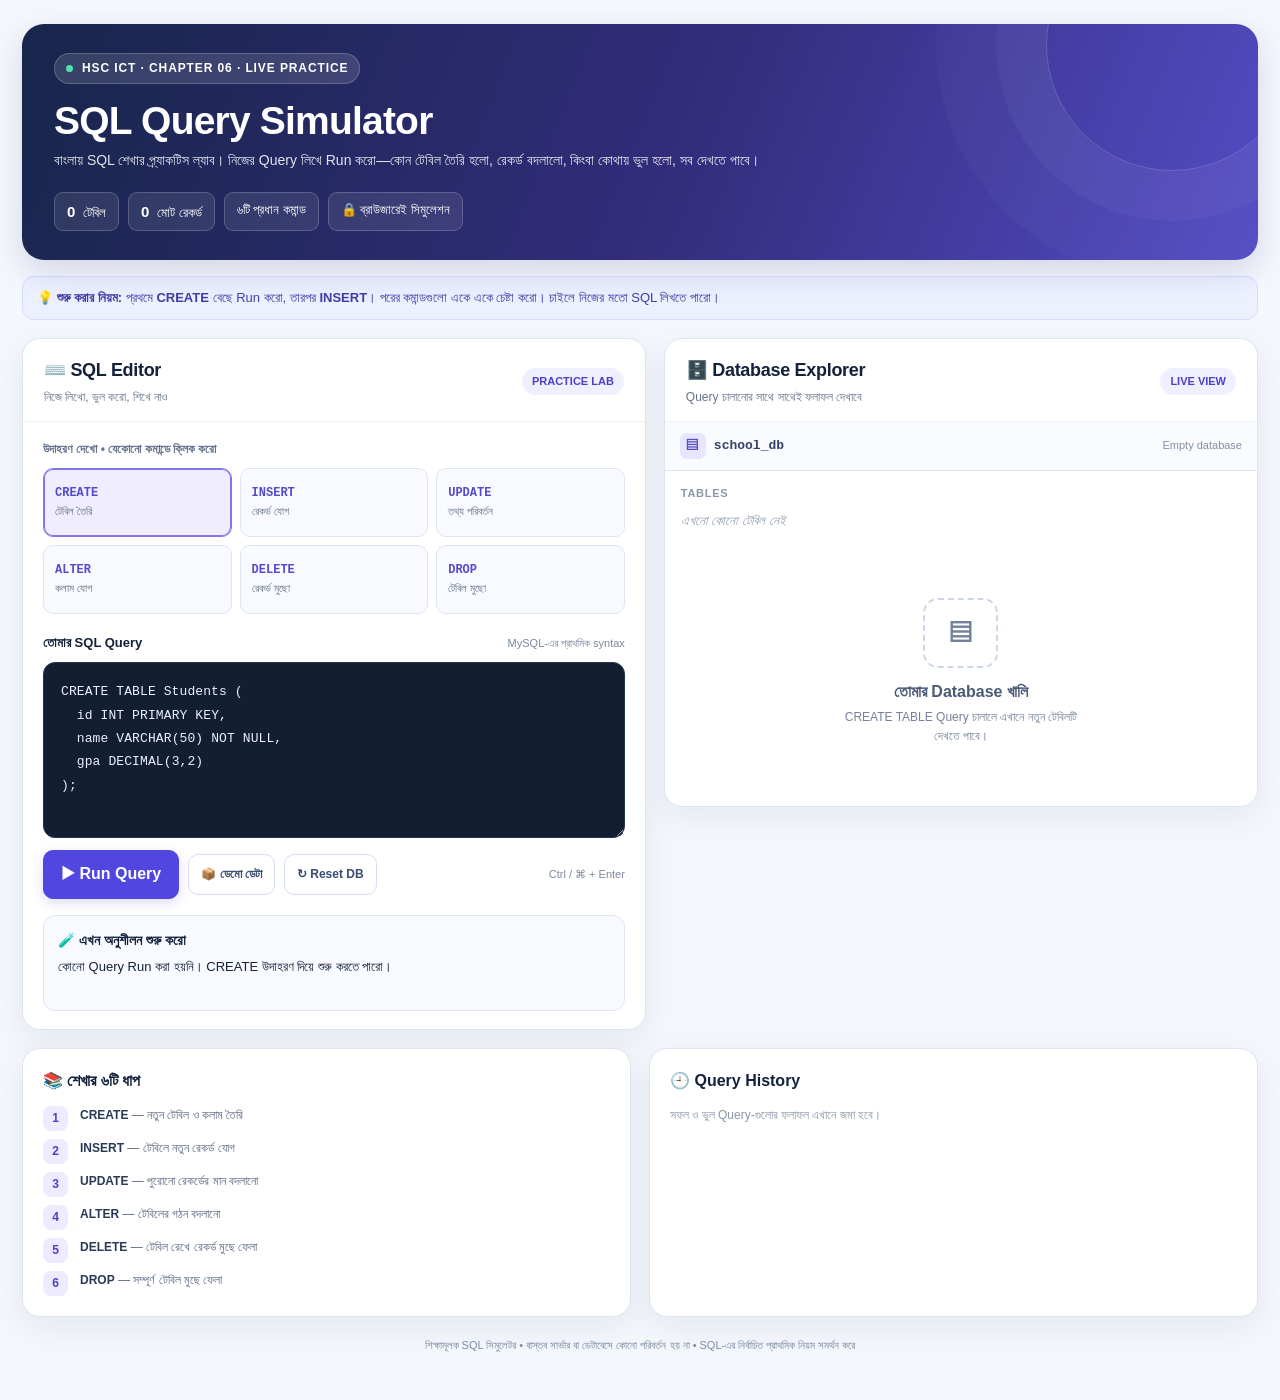
==== index.html @ ba42d2a4 "file name change" ====
<!DOCTYPE html>
<html lang="bn">
<head>
<meta charset="UTF-8">
<meta name="viewport" content="width=device-width,initial-scale=1">
<meta name="color-scheme" content="light">
<title>SQL Query Simulator — HSC ICT</title>
<style>
:root{--ink:#14213b;--muted:#66748b;--line:#dde5f1;--bg:#f4f7fc;--blue:#5146df;--blue2:#6e62e8;--mint:#0d906f;--rose:#c64c51;--white:#fff;--code:#141e33;--shadow:0 10px 34px rgba(25,40,84,.07)}
*{box-sizing:border-box}html{scroll-behavior:smooth}body{margin:0;background:var(--bg);color:var(--ink);font-family:ui-sans-serif,-apple-system,BlinkMacSystemFont,"Noto Sans Bengali","Hind Siliguri","Segoe UI",sans-serif;line-height:1.55}
button,textarea{font:inherit}button{cursor:pointer}button:focus-visible,textarea:focus-visible{outline:3px solid #a5a1ff;outline-offset:3px}
.container{max-width:1330px;margin:auto;padding:24px 22px 46px}.hero{border-radius:22px;background:linear-gradient(112deg,#17264b 0%,#322c79 52%,#544bc4 100%);padding:29px 32px;color:#fff;position:relative;overflow:hidden;box-shadow:0 12px 32px rgba(34,37,107,.15)}.hero:before{content:'';position:absolute;width:250px;height:250px;right:-40px;top:-105px;border:1px solid rgba(255,255,255,.18);border-radius:50%;box-shadow:0 0 0 50px rgba(255,255,255,.035),0 0 0 110px rgba(255,255,255,.025)}.eyebrow{display:inline-flex;align-items:center;gap:9px;background:rgba(255,255,255,.13);border:1px solid rgba(255,255,255,.2);border-radius:100px;padding:5px 11px;font-size:12px;letter-spacing:.9px;font-weight:800}.dot{width:7px;height:7px;border-radius:50%;background:#4ce3ae;display:inline-block}.hero h1{font-size:clamp(27px,4vw,39px);line-height:1.24;margin:13px 0 5px;letter-spacing:-.8px}.hero p{max-width:770px;opacity:.88;font-size:14px;margin:0}.hero-stats{display:flex;flex-wrap:wrap;gap:9px;margin-top:20px}.hero-stats span{padding:7px 12px;border-radius:9px;border:1px solid rgba(255,255,255,.19);background:rgba(255,255,255,.09);font-size:13px}.hero-stats strong{font-size:15px;margin-right:4px}
.tip{background:#edf0ff;color:#443ca7;border:1px solid #d9ddff;border-radius:12px;padding:11px 14px;font-size:13px;margin:16px 0 18px}.layout{display:grid;grid-template-columns:minmax(0,1.05fr) minmax(0,1fr);gap:18px;align-items:start}.panel{background:#fff;border:1px solid var(--line);box-shadow:var(--shadow);border-radius:18px;overflow:hidden}.panel-head{padding:18px 21px 14px;border-bottom:1px solid #eff2f8;display:flex;align-items:center;justify-content:space-between;gap:10px}.panel-title{margin:0;font-size:18px;letter-spacing:-.3px}.panel-sub{color:var(--muted);font-size:12px;margin:3px 0 0}.badge{font-size:11px;background:#f0efff;color:#4b41c7;border-radius:50px;padding:5px 10px;font-weight:800;white-space:nowrap}.section-in{padding:18px 20px}.guide-label{font-size:12px;font-weight:800;color:#65748e;margin-bottom:10px;display:block}.query-buttons{display:grid;grid-template-columns:repeat(3,minmax(0,1fr));gap:8px}.query-chip{border:1px solid var(--line);border-radius:10px;background:#f9faff;text-align:left;padding:11px 11px;min-height:69px;transition:background .15s,border-color .15s}.query-chip:hover{border-color:#b1aaff;background:#f1efff}.query-chip.active{background:#efedff;border-color:#8276eb;box-shadow:inset 0 0 0 1px #8276eb}.query-chip .chip-name{font:800 12px ui-monospace,Menlo,Consolas,monospace;display:block;color:#554bca}.query-chip .chip-desc{font-size:11px;display:block;color:#67738a;margin-top:3px}.editor-top{display:flex;justify-content:space-between;align-items:center;gap:10px;margin:19px 0 9px}.editor-top label{font-size:13px;font-weight:800}.editor-top span{font-size:11px;color:#7b879c}.editor{display:block;width:100%;min-height:176px;resize:vertical;background:var(--code);color:#e9f1ff;border:1px solid #263451;border-radius:12px;padding:17px;font-size:13px;line-height:1.8;letter-spacing:.1px;font-family:ui-monospace,SFMono-Regular,Menlo,Consolas,monospace;tab-size:2}.editor::placeholder{color:#8696b6}.actions{display:flex;gap:9px;align-items:center;flex-wrap:wrap;margin-top:12px}.primary{background:var(--blue);color:#fff;border:1px solid var(--blue);font-weight:800;padding:11px 17px;border-radius:10px;box-shadow:0 4px 12px rgba(84,72,219,.19)}.primary:hover{background:#3d33c6}.secondary{border:1px solid #d6def0;background:#fff;color:#394c6e;font-weight:700;padding:10px 12px;border-radius:10px;font-size:12px}.secondary:hover{background:#f6f7fc}.keyboard{font-size:11px;color:#7c889b;margin-left:auto}.console-result{margin-top:16px;border-radius:12px;border:1px solid #dee5f1;background:#f8faff;padding:14px;min-height:96px}.console-result.good{background:#effaf6;border-color:#b9ead6}.console-result.bad{background:#fff5f5;border-color:#f0c9cd}.result-title{font-weight:850;font-size:14px;margin-bottom:5px}.good .result-title{color:#07815f}.bad .result-title{color:#bb393d}.result-msg{font-size:13px;white-space:pre-wrap;overflow-wrap:anywhere}.result-hint{font-size:12px;color:#65738e;margin-top:6px}.result-code{display:block;margin-top:9px;font-family:monospace;color:#42536a;font-size:12px}
.explorer-head{display:flex;align-items:center;gap:8px;flex-wrap:wrap;padding:11px 15px;background:#f9fbff;border-bottom:1px solid var(--line)}.db-icon{height:26px;width:26px;display:inline-grid;place-items:center;background:#e7e5ff;border-radius:7px;color:#5850c5}.db-name{font:800 13px ui-monospace,monospace;color:#354367}.db-meta{margin-left:auto;color:#8390a3;font-size:11px}.tables-bar{padding:14px 16px 11px}.tables-bar-label{font-size:11px;font-weight:800;text-transform:uppercase;color:#8b97a9;letter-spacing:.7px;margin-bottom:9px}.table-list{display:flex;flex-wrap:wrap;gap:8px;min-height:34px}.table-tab{background:#fff;color:#344263;border:1px solid #dce3ee;border-radius:9px;padding:7px 10px;font-size:12px;font-weight:750}.table-tab.selected{background:#eceaff;color:#4135b9;border-color:#8f87ec}.table-tab small{display:inline-block;color:#78879c;margin-left:7px}.empty-tabs{color:#97a3b4;font-size:13px;font-style:italic}.table-detail{padding:14px 16px 17px;min-height:250px}.detail-top{display:flex;align-items:center;justify-content:space-between;gap:12px;margin-bottom:13px}.detail-top h3{margin:0;font-size:15px;overflow-wrap:anywhere}.switch{background:#f2f5fc;padding:3px;border-radius:9px;display:flex;gap:3px}.switch button{border:0;background:transparent;border-radius:7px;padding:6px 11px;font-size:12px;font-weight:750;color:#73819a}.switch button.active{background:#fff;color:#473acc;box-shadow:0 1px 5px #dfe3ee}.table-wrap{overflow:auto;border:1px solid #dfe5ef;border-radius:10px;max-height:360px}table{border-collapse:collapse;min-width:100%;font-size:12px;text-align:left}th{background:#f4f6fb;color:#405170;padding:10px 11px;white-space:nowrap;border-bottom:1px solid #dde5f1}td{padding:10px 11px;color:#3a4862;border-bottom:1px solid #edf0f6;white-space:nowrap}tr:last-child td{border-bottom:0}.type{font-family:ui-monospace,monospace;color:#5546c2;font-size:11px}.null{font-family:monospace;color:#a1aabc;font-style:italic}.pill{display:inline-block;font:700 10px ui-monospace,monospace;background:#edf7f3;color:#188866;padding:3px 6px;border-radius:5px}.no-rows{padding:16px;color:#8e9aab;text-align:center;font-size:13px}.empty-db{text-align:center;padding:28px 14px;color:#748198}.empty-db .illustration{margin:auto auto 12px;border:2px dashed #cdd6e8;border-radius:15px;width:75px;height:70px;display:grid;place-items:center;font-size:30px}.empty-db strong{display:block;color:#4b5b77;margin-bottom:4px}.empty-db p{font-size:12px;max-width:240px;margin:0 auto}.note{font-size:11px;color:#8592a8;padding-top:10px}.lower{display:grid;grid-template-columns:1fr 1fr;gap:18px;margin-top:18px}.lower .panel{padding:20px}.lower h2{font-size:16px;margin:0 0 12px}.guide-steps{display:grid;gap:8px}.step{display:flex;gap:12px;font-size:12px;color:#596780;align-items:flex-start}.step b{background:#eeeaff;color:#4b42c6;display:inline-flex;flex:none;width:25px;height:25px;border-radius:8px;align-items:center;justify-content:center;font-size:12px}.step strong{color:#2a3a56}.log{display:grid;gap:9px;max-height:223px;overflow:auto}.log-item{border-left:3px solid #5a50d9;padding:3px 10px;font-size:12px}.log-item.err{border-left-color:#d15e64}.log-item strong{display:block;color:#30415e}.log-item small{color:#8290a4}.log-empty{font-size:12px;color:#8996a9}.footer{text-align:center;margin-top:20px;font-size:11px;color:#7c8aa1}
@media(max-width:900px){.layout{grid-template-columns:1fr}.lower{grid-template-columns:1fr 1fr}.container{padding:13px 12px 30px}.hero{padding:23px 21px}.panel-head{padding:15px}.section-in{padding:15px}}
@media(max-width:540px){.query-buttons{grid-template-columns:repeat(2,minmax(0,1fr))}.lower{grid-template-columns:1fr}.hero h1{font-size:26px}.keyboard{width:100%;margin-left:0}.detail-top{align-items:flex-start;flex-direction:column}.hero-stats{gap:6px}}
</style>
</head>
<body>
<main class="container" id="sqlApp">
  <header class="hero">
    <span class="eyebrow"><i class="dot"></i> HSC ICT · CHAPTER 06 · LIVE PRACTICE</span>
    <h1>SQL Query Simulator</h1>
    <p>বাংলায় SQL শেখার প্র্যাকটিস ল্যাব। নিজের Query লিখে Run করো—কোন টেবিল তৈরি হলো, রেকর্ড বদলালো, কিংবা কোথায় ভুল হলো, সব দেখতে পাবে।</p>
    <div class="hero-stats"><span><strong id="stat-tables">0</strong> টেবিল</span><span><strong id="stat-rows">0</strong> মোট রেকর্ড</span><span>৬টি প্রধান কমান্ড</span><span>🔒 ব্রাউজারেই সিমুলেশন</span></div>
  </header>
  <div class="tip">💡 <strong>শুরু করার নিয়ম:</strong> প্রথমে <b>CREATE</b> বেছে Run করো, তারপর <b>INSERT</b>। পরের কমান্ডগুলো একে একে চেষ্টা করো। চাইলে নিজের মতো SQL লিখতে পারো।</div>
  <div class="layout">
    <section class="panel" aria-label="SQL Editor">
      <div class="panel-head"><div><h2 class="panel-title">⌨️ SQL Editor</h2><p class="panel-sub">নিজে লিখো, ভুল করো, শিখে নাও</p></div><span class="badge">PRACTICE LAB</span></div>
      <div class="section-in">
        <span class="guide-label">উদাহরণ দেখো • যেকোনো কমান্ডে ক্লিক করো</span>
        <div class="query-buttons" id="examples"></div>
        <div class="editor-top"><label for="sql-input">তোমার SQL Query</label><span>MySQL-এর প্রাথমিক syntax</span></div>
        <textarea class="editor" id="sql-input" spellcheck="false" aria-label="SQL query লিখুন" placeholder="CREATE TABLE Students (&#10;  id INT PRIMARY KEY,&#10;  name VARCHAR(50)&#10;);"></textarea>
        <div class="actions"><button class="primary" id="run-btn" type="button">▶ Run Query</button><button class="secondary" id="demo-btn" type="button">📦 ডেমো ডেটা</button><button class="secondary" id="reset-btn" type="button">↻ Reset DB</button><span class="keyboard">Ctrl / ⌘ + Enter</span></div>
        <div class="console-result" id="result" role="status" aria-live="polite"><div class="result-title">🧪 এখন অনুশীলন শুরু করো</div><div class="result-msg">কোনো Query Run করা হয়নি। CREATE উদাহরণ দিয়ে শুরু করতে পারো।</div></div>
      </div>
    </section>
    <section class="panel" aria-label="Database Explorer">
      <div class="panel-head"><div><h2 class="panel-title">🗄️ Database Explorer</h2><p class="panel-sub">Query চালানোর সাথে সাথেই ফলাফল দেখাবে</p></div><span class="badge">LIVE VIEW</span></div>
      <div class="explorer-head"><span class="db-icon">▤</span><span class="db-name">school_db</span><span class="db-meta" id="db-state">Database connected ✓</span></div>
      <div class="tables-bar"><div class="tables-bar-label">TABLES</div><div class="table-list" id="table-list"></div></div>
      <div class="table-detail" id="table-detail"></div>
    </section>
  </div>
  <div class="lower">
    <section class="panel"><h2>📚 শেখার ৬টি ধাপ</h2><div class="guide-steps">
      <div class="step"><b>1</b><div><strong>CREATE</strong> — নতুন টেবিল ও কলাম তৈরি</div></div>
      <div class="step"><b>2</b><div><strong>INSERT</strong> — টেবিলে নতুন রেকর্ড যোগ</div></div>
      <div class="step"><b>3</b><div><strong>UPDATE</strong> — পুরোনো রেকর্ডের মান বদলানো</div></div>
      <div class="step"><b>4</b><div><strong>ALTER</strong> — টেবিলের গঠন বদলানো</div></div>
      <div class="step"><b>5</b><div><strong>DELETE</strong> — টেবিল রেখে রেকর্ড মুছে ফেলা</div></div>
      <div class="step"><b>6</b><div><strong>DROP</strong> — সম্পূর্ণ টেবিল মুছে ফেলা</div></div>
    </div></section>
    <section class="panel"><h2>🕘 Query History</h2><div class="log" id="query-log"><div class="log-empty">সফল ও ভুল Query-গুলোর ফলাফল এখানে জমা হবে।</div></div></section>
  </div>
  <div class="footer">শিক্ষামূলক SQL সিমুলেটর • বাস্তব সার্ভার বা ডেটাবেসে কোনো পরিবর্তন হয় না • SQL-এর নির্বাচিত প্রাথমিক নিয়ম সমর্থন করে</div>
</main>
<script>
(()=>{'use strict';
const app=document.getElementById('sqlApp');
const $=id=>app.querySelector('#'+id);
const examples=[
 {cmd:'CREATE',title:'টেবিল তৈরি',sql:"CREATE TABLE Students (\n  id INT PRIMARY KEY,\n  name VARCHAR(50) NOT NULL,\n  gpa DECIMAL(3,2)\n);"},
 {cmd:'INSERT',title:'রেকর্ড যোগ',sql:"INSERT INTO Students (id, name, gpa)\nVALUES (1, 'Rahim', 4.75), (2, 'Karim', 4.50);"},
 {cmd:'UPDATE',title:'তথ্য পরিবর্তন',sql:"UPDATE Students\nSET gpa = 5.00\nWHERE id = 1;"},
 {cmd:'ALTER',title:'কলাম যোগ',sql:"ALTER TABLE Students\nADD COLUMN city VARCHAR(30);"},
 {cmd:'DELETE',title:'রেকর্ড মুছো',sql:"DELETE FROM Students\nWHERE id = 2;"},
 {cmd:'DROP',title:'টেবিল মুছো',sql:"DROP TABLE Students;"}
];
let db=Object.create(null),selected='',view='data',history=[],lastSelect=null;
const clone=x=>JSON.parse(JSON.stringify(x));
const key=s=>s.toLowerCase();
const ident='[A-Za-z_][A-Za-z0-9_]*';
const fail=(s,hint='')=>{const e=new Error(s);e.hint=hint;throw e};
const escapeHTML=s=>String(s).replace(/[&<>"']/g,c=>({'&':'&amp;','<':'&lt;','>':'&gt;','"':'&quot;',"'":'&#39;'}[c]));
function splitSQL(str,separator){const out=[];let buf='',quote=false,depth=0;for(let i=0;i<str.length;i++){let c=str[i];if(c==="'"){buf+=c;if(quote&&str[i+1]==="'"){buf+=str[++i];continue}quote=!quote;continue}if(!quote){if(c==='(')depth++;if(c===')'){depth--;if(depth<0)fail('বন্ধনী ) অতিরিক্ত দেওয়া হয়েছে।')}if(c===separator&&depth===0){if(separator===','&&!buf.trim())fail('কমার (,) মাঝে একটি অংশ ফাঁকা আছে।');out.push(buf.trim());buf='';continue}}buf+=c}if(quote)fail("স্ট্রিংয়ের শেষের ' (single quote) নেই।", "যেমন: 'Rahim'");if(depth!==0)fail('বন্ধনী ( এবং ) সমান সংখ্যায় নেই।');if(separator===','&&!buf.trim()&&out.length)fail('শেষে অতিরিক্ত কমা (,) দেওয়া হয়েছে।');if(buf.trim())out.push(buf.trim());return out}
function literal(raw){const t=raw.trim();if(/^NULL$/i.test(t))return null;if(/^TRUE$/i.test(t))return true;if(/^FALSE$/i.test(t))return false;if(/^'(?:[^']|'')*'$/.test(t))return t.slice(1,-1).replace(/''/g,"'");if(/^-?\d+(?:\.\d+)?$/.test(t))return Number(t);fail('ভুল value: '+t, "টেক্সটের চারপাশে single quote দাও: 'Rahim'")}
function parseDef(text){const m=text.trim().match(new RegExp('^('+ident+')\\s+(INT|INTEGER|BIGINT|FLOAT|DOUBLE|BOOLEAN|BOOL|DATE|TEXT|VARCHAR\\s*\\(\\s*\\d+\\s*\\)|CHAR\\s*\\(\\s*\\d+\\s*\\)|DECIMAL\\s*\\(\\s*\\d+\\s*,\\s*\\d+\\s*\\))\\s*(.*)$','i'));
 if(!m)fail('কলামের সংজ্ঞা ঠিক নেই: '+text,'যেমন: name VARCHAR(50) NOT NULL অথবা id INT PRIMARY KEY');
 const name=m[1],type=m[2].toUpperCase().replace(/\s+/g,''),rest=m[3].trim();
 const pk=/\bPRIMARY\s+KEY\b/i.test(rest),required=pk||/\bNOT\s+NULL\b/i.test(rest);
 const remainder=rest.replace(/\bPRIMARY\s+KEY\b/ig,'').replace(/\bNOT\s+NULL\b/ig,'').replace(/\bNULL\b/ig,'').trim();
 if(remainder)fail('অজানা column constraint: '+remainder,'এখানে PRIMARY KEY ও NOT NULL ব্যবহার করতে পারো।');
 if(/^(?:VARCHAR|CHAR)\(0\)$/i.test(type))fail('VARCHAR/CHAR-এর দৈর্ঘ্য ০ হতে পারে না।');
 if(/^DECIMAL\(/.test(type)){const match=type.match(/\((\d+),(\d+)\)/);if(+match[2]>+match[1]||+match[1]===0)fail('DECIMAL(M,D)-এ M অবশ্যই D-এর সমান বা বেশি এবং ০-এর বেশি হবে।')}
 return {name,key:key(name),type,required,pk}
}
function getTable(store,name){const t=store[key(name)];if(!t)fail('“'+name+'” নামে টেবিল নেই।','আগে CREATE TABLE দিয়ে টেবিল তৈরি করো অথবা 📦 ডেমো ডেটা লোড করো।');return t}
function getCol(t,name){const c=t.cols.find(x=>x.key===key(name));if(!c)fail('“'+name+'” কলামটি '+t.name+' টেবিলে নেই।','Database Explorer → গঠন ট্যাবে কলামগুলো দেখো।');return c}
function checkType(c,v){if(v===null){if(c.required)fail(c.name+' কলামে NULL রাখা যাবে না (NOT NULL / PRIMARY KEY)।');return v}
 let t=c.type;if(/^(INT|INTEGER|BIGINT)$/.test(t)){if(typeof v!=='number'||!Number.isInteger(v))fail(c.name+' কলামে পূর্ণসংখ্যা (INT) দিতে হবে।');return v}
 if(/^(FLOAT|DOUBLE|DECIMAL)/.test(t)){if(typeof v!=='number'||!Number.isFinite(v))fail(c.name+' কলামে সংখ্যা দিতে হবে।');if(t.startsWith('DECIMAL')){let [p,s]=t.match(/\d+/g).map(Number);if(Math.round(Math.abs(v)*10**s)>=10**p||Math.abs(v.toString().split('.')[1]?.length||0)>s)fail(c.name+' কলামে '+t+' অনুযায়ী সংখ্যা দাও।')}return v}
 if(/^(VARCHAR|CHAR|TEXT)/.test(t)){if(typeof v!=='string')fail(c.name+' কলামে টেক্সট দিতে single quote ব্যবহার করো।');let lim=t.match(/\((\d+)\)/);if(lim&&v.length>+lim[1])fail(c.name+' কলামের সর্বোচ্চ দৈর্ঘ্য '+lim[1]+' অক্ষর।');return v}
 if(t==='DATE'){if(typeof v!=='string'||!/^\d{4}-\d{2}-\d{2}$/.test(v)||Number.isNaN(Date.parse(v)))fail(c.name+' কলামে DATE লিখতে হবে \'YYYY-MM-DD\' আকারে।');return v}
 if(t==='BOOLEAN'||t==='BOOL'){if(v===true||v===1)return true;if(v===false||v===0)return false;fail(c.name+' কলামে TRUE/FALSE অথবা 1/0 দিতে হবে।')}
 return v}
function validateRows(t,rows){const pks=t.cols.filter(c=>c.pk);for(const row of rows){for(const c of t.cols){row[c.key]=checkType(c,row[c.key]===undefined?null:row[c.key])}}if(pks.length){const keys=new Set();for(const r of rows){const signature=JSON.stringify(pks.map(c=>r[c.key]));if(keys.has(signature))fail('PRIMARY KEY-এর মান একই দুই রেকর্ডে দেওয়া যায় না।','প্রতিটি রেকর্ডের id আলাদা রাখো।');keys.add(signature)}}}
function whereFilter(t,raw){if(!raw)return ()=>true;const conditions=raw.split(/\s+AND\s+/i).map(s=>s.trim());const checks=conditions.map(cond=>{let isn=cond.match(new RegExp('^('+ident+')\\s+IS\\s+(NOT\\s+)?NULL$','i'));if(isn){const col=getCol(t,isn[1]);return row=>isn[2]?row[col.key]!==null:row[col.key]===null}let m=cond.match(new RegExp('^('+ident+')\\s*(>=|<=|<>|!=|=|>|<)\\s*(.+)$','i'));if(!m)fail('WHERE শর্তটি সঠিক নয়: '+cond,'যেমন: WHERE id = 1 অথবা WHERE gpa >= 4.5');const c=getCol(t,m[1]),v=literal(m[3]),op=m[2];return row=>{const a=row[c.key];if(a===null||v===null)return false;if(op==='=')return a===v;if(op==='!='||op==='<>')return a!==v;if(op==='>')return a>v;if(op==='<')return a<v;if(op==='>=')return a>=v;return a<=v}});return row=>checks.every(fn=>fn(row))}
function execOne(store,query){let m,t,s=query.trim();
 if(/^CREATE\b/i.test(s)){
 m=s.match(new RegExp('^CREATE\\s+TABLE\\s+('+ident+')\\s*\\(([\\s\\S]*)\\)$','i'));
 if(!m)fail('CREATE TABLE-এর syntax ভুল।','যেমন: CREATE TABLE Students (id INT PRIMARY KEY, name VARCHAR(50));');
 if(store[key(m[1])])fail('“'+m[1]+'” টেবিলটি আগে থেকেই আছে।','নতুন নাম ব্যবহার করো অথবা পুরোনো টেবিল DROP করো।');
 const parts=splitSQL(m[2],','),cols=[];let tablePk=[];if(!parts.length)fail('টেবিলে অন্তত একটি কলাম থাকতে হবে।');
 for(const part of parts){let p=part.match(new RegExp('^PRIMARY\\s+KEY\\s*\\(\\s*('+ident+')\\s*\\)$','i'));if(p){tablePk.push(key(p[1]));continue}let col=parseDef(part);if(cols.some(c=>c.key===col.key))fail('একই কলাম দুইবার: '+col.name);cols.push(col)}
 if(!cols.length)fail('টেবিলে অন্তত একটি কলাম থাকতে হবে।');
 for(const pk of tablePk){const col=cols.find(c=>c.key===pk);if(!col)fail('PRIMARY KEY যে কলামে দেওয়া হয়েছে সেটি নেই: '+pk);col.pk=true;col.required=true}
 if(cols.filter(c=>c.pk).length>1)fail('এই প্রাথমিক সিমুলেটরে একটি PRIMARY KEY কলাম সমর্থিত।');
 store[key(m[1])]={name:m[1],cols,rows:[]};return {msg:'✅ '+m[1]+' নামে নতুন টেবিল তৈরি হয়েছে।',hint:cols.length+'টি কলাম তৈরি হয়েছে। ডান পাশে গঠন ট্যাবে দেখো।',table:key(m[1])}}
 if(/^INSERT\b/i.test(s)){
 m=s.match(new RegExp('^INSERT\\s+INTO\\s+('+ident+')\\s*(?:\\(([^()]*)\\))?\\s+VALUES\\s+([\\s\\S]+)$','i'));
 if(!m)fail('INSERT INTO-এর syntax ভুল।',"যেমন: INSERT INTO Students (id, name) VALUES (1, 'Rahim');");
 t=getTable(store,m[1]);let cols=m[2]!==undefined?splitSQL(m[2],',').map(x=>getCol(t,x)):t.cols;
 if(!cols.length||new Set(cols.map(x=>x.key)).size!==cols.length)fail('INSERT-এর কলামের তালিকা ভুল বা একই কলাম দুইবার।');
 const groups=splitSQL(m[3],',');if(!groups.length)fail('VALUES-এ অন্তত একটি রেকর্ড লাগবে।');const inserted=[];
 for(const group of groups){if(!/^\([\s\S]*\)$/.test(group))fail('VALUES-এর প্রতিটি রেকর্ড ( ... ) বন্ধনীতে লিখো।');const vals=splitSQL(group.slice(1,-1),',').map(literal);if(vals.length!==cols.length)fail('কলামের সংখ্যা ('+cols.length+') এবং value-এর সংখ্যা ('+vals.length+') সমান নয়।');let r=Object.fromEntries(t.cols.map(c=>[c.key,null]));cols.forEach((c,i)=>r[c.key]=vals[i]);inserted.push(r)}
 validateRows(t,[...t.rows,...inserted]);t.rows.push(...inserted);return {msg:'✅ '+inserted.length+'টি নতুন রেকর্ড যোগ হয়েছে।',hint:'INSERT টেবিলের গঠন পরিবর্তন করে না; নতুন row যোগ করে।',table:key(m[1])}}
 if(/^UPDATE\b/i.test(s)){
 m=s.match(new RegExp('^UPDATE\\s+('+ident+')\\s+SET\\s+([\\s\\S]+?)(?:\\s+WHERE\\s+([\\s\\S]+))?$','i'));
 if(!m)fail('UPDATE-এর syntax ভুল।','যেমন: UPDATE Students SET gpa = 5.00 WHERE id = 1;');
 t=getTable(store,m[1]);const changes=splitSQL(m[2],',').map(part=>{let a=part.match(new RegExp('^('+ident+')\\s*=\\s*([\\s\\S]+)$','i'));if(!a)fail('SET লেখার নিয়ম: column = value');const c=getCol(t,a[1]);return [c,literal(a[2])]});
 if(!changes.length||new Set(changes.map(x=>x[0].key)).size!==changes.length)fail('SET-এর কলাম একাধিকবার লিখো না।');const test=whereFilter(t,m[3]);let count=0;
 for(const row of t.rows)if(test(row)){for(const [c,v] of changes)row[c.key]=v;count++}validateRows(t,t.rows);
 return {msg:'✅ '+count+'টি রেকর্ড UPDATE হয়েছে।',hint:m[3]?'WHERE শর্ত মিলে এমন রেকর্ডগুলো পরিবর্তিত হয়েছে।':'⚠️ WHERE নেই: টেবিলের সব রেকর্ডে UPDATE প্রয়োগ করা হয়েছে।',table:key(m[1])}}
 if(/^DELETE\b/i.test(s)){
 m=s.match(new RegExp('^DELETE\\s+FROM\\s+('+ident+')(?:\\s+WHERE\\s+([\\s\\S]+))?$','i'));
 if(!m)fail('DELETE-এর syntax ভুল।','যেমন: DELETE FROM Students WHERE id = 2;');
 t=getTable(store,m[1]);const test=whereFilter(t,m[2]),before=t.rows.length;t.rows=t.rows.filter(row=>!test(row));return {msg:'✅ '+(before-t.rows.length)+'টি রেকর্ড মুছে গেছে।',hint:m[2]?'টেবিলটি আছে; শুধু শর্ত মেলা রেকর্ডগুলো মুছে গেছে।':'⚠️ WHERE নেই: সব রেকর্ড মুছে গেছে, কিন্তু টেবিলটি রয়ে গেছে।',table:key(m[1])}}
 if(/^DROP\b/i.test(s)){
 m=s.match(new RegExp('^DROP\\s+TABLE\\s+(IF\\s+EXISTS\\s+)?('+ident+')$','i'));
 if(!m)fail('DROP TABLE-এর syntax ভুল।','যেমন: DROP TABLE Students;');
 if(!store[key(m[2])]&&m[1])return {msg:'ℹ️ টেবিল ছিল না; IF EXISTS থাকার কারণে Error হয়নি।',hint:'কোনো পরিবর্তন হয়নি।'};
 t=getTable(store,m[2]);delete store[key(m[2])];return {msg:'✅ '+t.name+' টেবিলটি DROP হয়েছে।',hint:'টেবিলের গঠন ও সব রেকর্ড একসাথে মুছে গেছে।',table:''}}
 if(/^ALTER\b/i.test(s)){
 m=s.match(new RegExp('^ALTER\\s+TABLE\\s+('+ident+')\\s+([\\s\\S]+)$','i'));if(!m)fail('ALTER TABLE-এর syntax ভুল।','যেমন: ALTER TABLE Students ADD COLUMN city VARCHAR(30);');
 t=getTable(store,m[1]);const operation=m[2].trim();let a;
 if((a=operation.match(/^ADD\s+(?:COLUMN\s+)?([\s\S]+)$/i))){const c=parseDef(a[1]);if(t.cols.some(x=>x.key===c.key))fail(c.name+' কলামটি আগে থেকেই আছে।');if(c.required&&t.rows.length)fail('রেকর্ড থাকা টেবিলে সরাসরি NOT NULL কলাম যোগ করা যাবে না।','আগে nullable কলাম যোগ করো।');t.cols.push(c);t.rows.forEach(row=>row[c.key]=null);validateRows(t,t.rows);return {msg:'✅ '+c.name+' কলাম যোগ হয়েছে।',hint:'পুরোনো রেকর্ডগুলোর নতুন কলামে NULL দেখাবে।',table:key(m[1]),view:'structure'}}
 if((a=operation.match(new RegExp('^DROP\\s+(?:COLUMN\\s+)?('+ident+')$','i')))){const c=getCol(t,a[1]);if(t.cols.length===1)fail('টেবিলের একমাত্র কলাম DROP করা যাবে না।');t.cols=t.cols.filter(x=>x.key!==c.key);t.rows.forEach(row=>delete row[c.key]);return {msg:'✅ '+c.name+' কলাম মুছে গেছে।',hint:'ALTER DROP COLUMN করলে কলাম ও সেই কলামের তথ্য মুছে যায়।',table:key(m[1]),view:'structure'}}
 if((a=operation.match(/^MODIFY\s+(?:COLUMN\s+)?([\s\S]+)$/i))){const c=parseDef(a[1]);const old=getCol(t,c.name);c.pk=old.pk;c.required=c.required||old.pk;t.cols[t.cols.indexOf(old)]=c;validateRows(t,t.rows);return {msg:'✅ '+c.name+' কলামের ধরন/নিয়ম বদলেছে।',hint:'ALTER MODIFY টেবিলের গঠন পরিবর্তন করে।',table:key(m[1]),view:'structure'}}
 if((a=operation.match(new RegExp('^RENAME\\s+COLUMN\\s+('+ident+')\\s+TO\\s+('+ident+')$','i')))){const old=getCol(t,a[1]);if(t.cols.some(c=>c.key===key(a[2])))fail('নতুন কলাম নামটি আগে থেকেই আছে।');const previous=old.key;old.name=a[2];old.key=key(a[2]);t.rows.forEach(row=>{row[old.key]=row[previous];delete row[previous]});return {msg:'✅ কলামের নাম '+a[1]+' থেকে '+a[2]+' হয়েছে।',table:key(m[1]),view:'structure'}}
 if((a=operation.match(new RegExp('^RENAME\\s+(?:TO\\s+)?('+ident+')$','i')))){const newK=key(a[1]);if(store[newK]&&newK!==key(t.name))fail('নতুন টেবিল নামটি আগে থেকেই আছে।');delete store[key(t.name)];t.name=a[1];store[newK]=t;return {msg:'✅ টেবিলের নাম '+m[1]+' থেকে '+a[1]+' হয়েছে।',table:newK}}
 fail('ALTER TABLE-এর এই কাজটি সমর্থিত নয়।','ADD COLUMN, DROP COLUMN, MODIFY COLUMN, RENAME COLUMN অথবা RENAME TO ব্যবহার করো।')}
 if(/^SELECT\b/i.test(s)){
 m=s.match(new RegExp('^SELECT\\s+([\\s\\S]+?)\\s+FROM\\s+('+ident+')(?:\\s+WHERE\\s+([\\s\\S]+))?$','i'));
 if(!m)fail('SELECT-এর syntax ভুল।','যেমন: SELECT * FROM Students;');t=getTable(store,m[2]);const cols=m[1].trim()==='*'?t.cols:splitSQL(m[1],',').map(c=>getCol(t,c));const test=whereFilter(t,m[3]);const found=t.rows.filter(test).map(r=>Object.fromEntries(cols.map(c=>[c.key,r[c.key]])));return {msg:'✅ SELECT-এ '+found.length+'টি রেকর্ড পাওয়া গেছে।',hint:'SELECT ডেটা পরিবর্তন করে না; শুধু দেখায়।',table:key(m[2]),view:'data',select:{cols,rows:found}}}
 fail('কমান্ডটি সঠিক বা সমর্থিত নয়।','CREATE, INSERT, UPDATE, ALTER, DELETE, DROP বা SELECT দিয়ে শুরু করো।')
}
function showResult(ok,msg,hint,code){const node=$('result');node.className='console-result '+(ok?'good':'bad');node.innerHTML='<div class="result-title">'+(ok?'সফলভাবে Query চলেছে':'❌ Query Error')+'</div><div class="result-msg">'+escapeHTML(msg)+'</div>'+(hint?'<div class="result-hint">'+escapeHTML(hint)+'</div>':'')+(code?'<span class="result-code">'+escapeHTML(code)+'</span>':'')}
function logItem(ok,msg,query){history.unshift({ok,msg,query});history=history.slice(0,14);$('query-log').innerHTML=history.map(x=>'<div class="log-item '+(x.ok?'':'err')+'"><strong>'+(x.ok?'✓ ':'✕ ')+escapeHTML(x.msg.replace(/^[✅ℹ️]\s*/,''))+'</strong><small>'+escapeHTML(x.query.slice(0,105))+'</small></div>').join('')}
function render(){const names=Object.keys(db).sort();$('stat-tables').textContent=names.length;$('stat-rows').textContent=names.reduce((n,k)=>n+db[k].rows.length,0);$('db-state').textContent=names.length?'Database connected ✓':'Empty database';
 if(!db[selected])selected=names[0]||'';
 $('table-list').innerHTML=names.length?names.map(k=>'<button type="button" class="table-tab '+(k===selected?'selected':'')+'" data-table="'+escapeHTML(k)+'">▤ '+escapeHTML(db[k].name)+' <small>'+db[k].rows.length+'</small></button>').join(''):'<span class="empty-tabs">এখনো কোনো টেবিল নেই</span>';
 for(const button of $('table-list').querySelectorAll('button'))button.onclick=()=>{selected=button.dataset.table;lastSelect=null;render()};
 const detail=$('table-detail');if(!selected){detail.innerHTML='<div class="empty-db"><div class="illustration">▤</div><strong>তোমার Database খালি</strong><p>CREATE TABLE Query চালালে এখানে নতুন টেবিলটি দেখতে পাবে।</p></div>';return}
 const t=db[selected],selectOn=lastSelect&&lastSelect.table===selected;const cols=selectOn?lastSelect.cols:t.cols,rows=selectOn?lastSelect.rows:t.rows;
 let html='<div class="detail-top"><h3>▤ '+escapeHTML(t.name)+' <small style="font-size:11px;color:#8c97a8;font-weight:500">('+t.rows.length+' records)</small></h3><div class="switch"><button type="button" data-view="data" class="'+(view==='data'?'active':'')+'">ডেটা</button><button type="button" data-view="structure" class="'+(view==='structure'?'active':'')+'">গঠন</button></div></div>';
 if(view==='data'){
 html+='<div class="table-wrap"><table><thead><tr>'+cols.map(c=>'<th>'+escapeHTML(c.name)+'</th>').join('')+'</tr></thead><tbody>';
 if(!rows.length)html+='<tr><td colspan="'+Math.max(1,cols.length)+'" class="no-rows">কোনো রেকর্ড নেই — INSERT দিয়ে যোগ করো</td></tr>';
 else html+=rows.slice(0,300).map(r=>'<tr>'+cols.map(c=>'<td>'+(r[c.key]===null||r[c.key]===undefined?'<span class="null">NULL</span>':escapeHTML(String(r[c.key])))+'</td>').join('')+'</tr>').join('');html+='</tbody></table></div>'+(rows.length>300?'<div class="note">প্রথম ৩০০টি রেকর্ড দেখানো হচ্ছে।</div>':'')+(selectOn?'<div class="note">SELECT Query অনুযায়ী বাছাই করা ফলাফল দেখাচ্ছে।</div>':'');
 }else{
 html+='<div class="table-wrap"><table><thead><tr><th>Column</th><th>Data Type</th><th>Rule</th></tr></thead><tbody>'+t.cols.map(c=>'<tr><td><strong>'+escapeHTML(c.name)+'</strong></td><td><span class="type">'+escapeHTML(c.type)+'</span></td><td>'+(c.pk?'<span class="pill">PRIMARY KEY</span> ':c.required?'<span class="pill">NOT NULL</span>':'NULL allowed')+'</td></tr>').join('')+'</tbody></table></div>'}
 html+='<div class="note">এটি একটি in-browser simulation; MySQL-এর পূর্ণ বিকল্প নয়।</div>';detail.innerHTML=html;
 for(const button of detail.querySelectorAll('[data-view]'))button.onclick=()=>{view=button.dataset.view;render()}
}
function run(){const sql=$('sql-input').value.trim();if(!sql){showResult(false,'Query খালি আছে।','প্রথমে একটি SQL Query লিখো অথবা উপরের উদাহরণ বেছে নাও।');return}
 let statements;try{statements=splitSQL(sql,';')}catch(err){showResult(false,err.message,err.hint,sql);logItem(false,err.message,sql);return}
 if(!statements.length){showResult(false,'Query খালি আছে।','একটি SQL কমান্ড লিখো।');return}
 let results=[];for(const stmt of statements){try{let temp=clone(db),out=execOne(temp,stmt);db=temp;if(out.table!==undefined)selected=out.table;if(out.view)view=out.view;lastSelect=out.select?{...out.select,table:selected}:null;results.push(out);logItem(true,out.msg,stmt)}catch(err){render();showResult(false,(results.length?results.length+'টি আগের Query সফল হয়েছে।\n':'')+err.message,err.hint,stmt);logItem(false,err.message,stmt);return}}
 render();const last=results[results.length-1];showResult(true,results.map((r,i)=>(results.length>1?(i+1)+'. ':'')+r.msg).join('\n'),last.hint,'');
}
function loadDemo(){db=Object.create(null);try{execOne(db,'CREATE TABLE Students (id INT PRIMARY KEY, name VARCHAR(50) NOT NULL, gpa DECIMAL(3,2))');execOne(db,"INSERT INTO Students (id, name, gpa) VALUES (1, 'Rahim', 4.75), (2, 'Karim', 4.50), (3, 'Nila', 4.90)")}catch(err){showResult(false,err.message,err.hint);return}selected='students';view='data';lastSelect=null;history=[];$('query-log').innerHTML='<div class="log-empty">ডেমো ডেটা লোড হয়েছে। এখন Query চালিয়ে দেখো।</div>';render();showResult(true,'✅ Students টেবিলে ৩টি ডেমো রেকর্ড লোড হয়েছে।','এখন UPDATE, ALTER, DELETE অথবা SELECT চালিয়ে দেখো।')}
$('examples').innerHTML=examples.map((e,i)=>'<button type="button" class="query-chip '+(!i?'active':'')+'" data-example="'+i+'"><span class="chip-name">'+e.cmd+'</span><span class="chip-desc">'+e.title+'</span></button>').join('');
for(const b of $('examples').querySelectorAll('button'))b.onclick=()=>{for(const other of $('examples').querySelectorAll('button'))other.classList.toggle('active',other===b);$('sql-input').value=examples[+b.dataset.example].sql;$('sql-input').focus()};
$('sql-input').value=examples[0].sql;
$('run-btn').addEventListener('click',run);$('sql-input').addEventListener('keydown',e=>{if(e.key==='Enter'&&(e.ctrlKey||e.metaKey)){e.preventDefault();run()}});
$('demo-btn').addEventListener('click',loadDemo);
$('reset-btn').addEventListener('click',()=>{if(Object.keys(db).length&&!confirm('সব টেবিল ও রেকর্ড Reset করতে চাও?'))return;db=Object.create(null);selected='';view='data';history=[];lastSelect=null;$('query-log').innerHTML='<div class="log-empty">Database রিসেট হয়েছে।</div>';render();showResult(true,'✅ Database Reset হয়েছে।','এখন CREATE দিয়ে আবার শুরু করো।')});
render();
})();
</script>
</body>
</html>
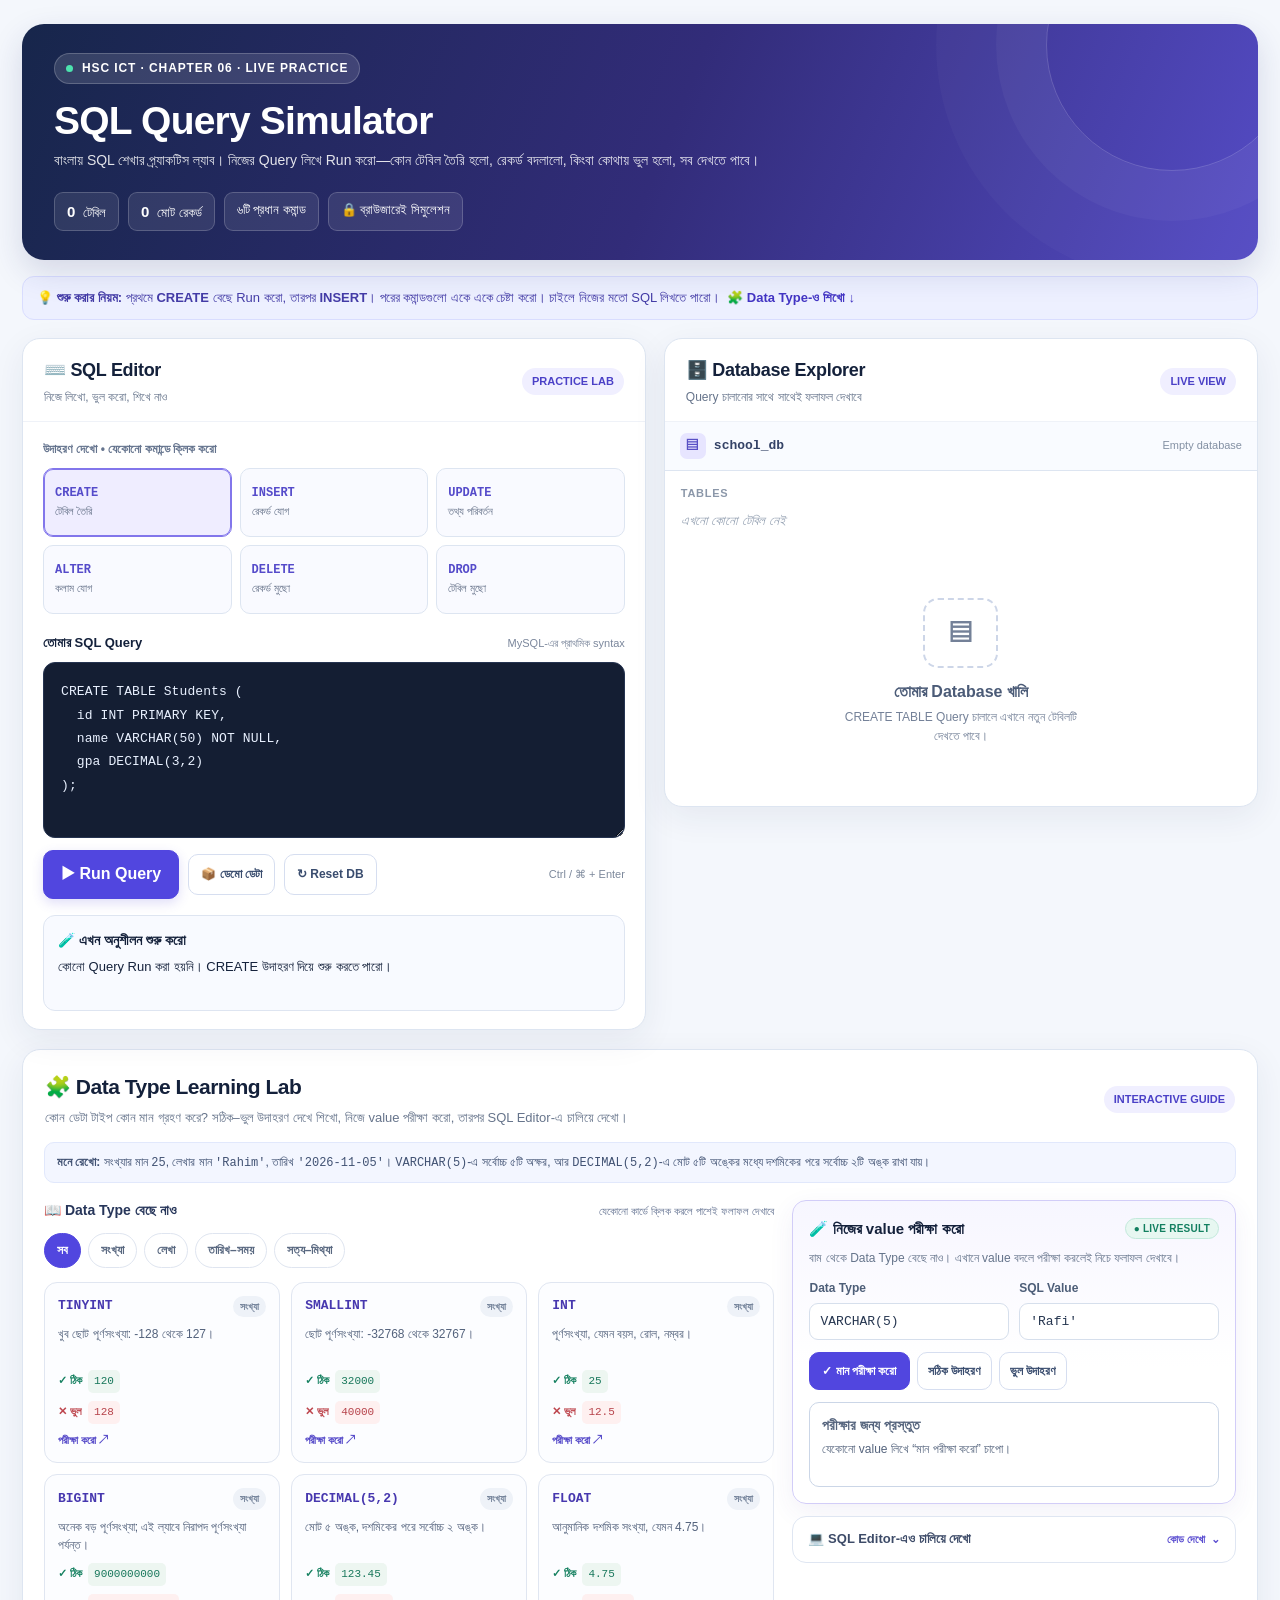
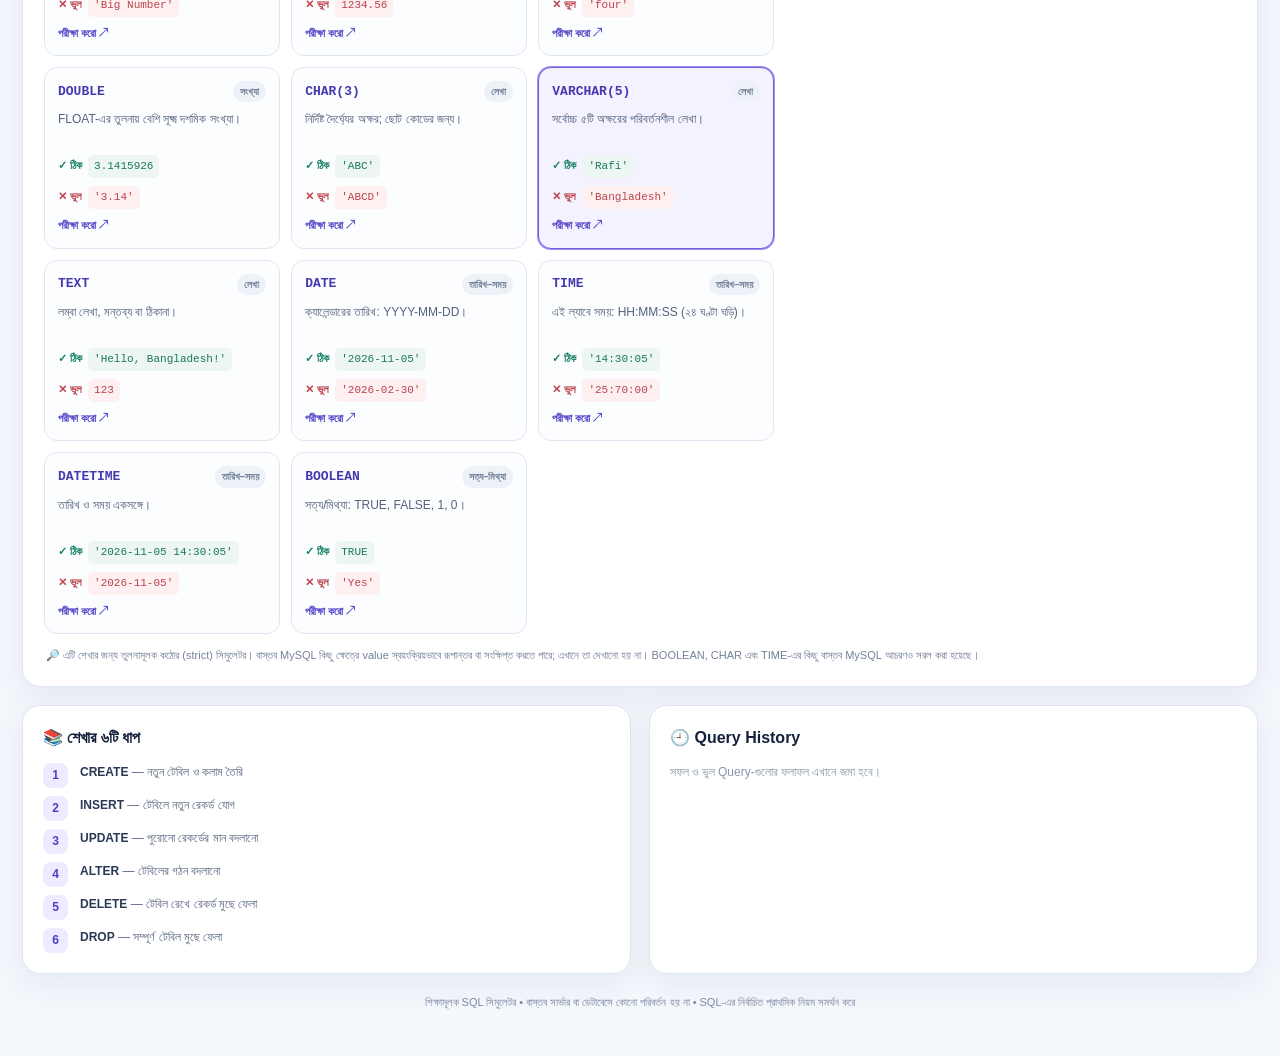
==== commit 18010993: "modified design" ====
--- a/index.html
+++ b/index.html
@@ -14,6 +14,60 @@
 .explorer-head{display:flex;align-items:center;gap:8px;flex-wrap:wrap;padding:11px 15px;background:#f9fbff;border-bottom:1px solid var(--line)}.db-icon{height:26px;width:26px;display:inline-grid;place-items:center;background:#e7e5ff;border-radius:7px;color:#5850c5}.db-name{font:800 13px ui-monospace,monospace;color:#354367}.db-meta{margin-left:auto;color:#8390a3;font-size:11px}.tables-bar{padding:14px 16px 11px}.tables-bar-label{font-size:11px;font-weight:800;text-transform:uppercase;color:#8b97a9;letter-spacing:.7px;margin-bottom:9px}.table-list{display:flex;flex-wrap:wrap;gap:8px;min-height:34px}.table-tab{background:#fff;color:#344263;border:1px solid #dce3ee;border-radius:9px;padding:7px 10px;font-size:12px;font-weight:750}.table-tab.selected{background:#eceaff;color:#4135b9;border-color:#8f87ec}.table-tab small{display:inline-block;color:#78879c;margin-left:7px}.empty-tabs{color:#97a3b4;font-size:13px;font-style:italic}.table-detail{padding:14px 16px 17px;min-height:250px}.detail-top{display:flex;align-items:center;justify-content:space-between;gap:12px;margin-bottom:13px}.detail-top h3{margin:0;font-size:15px;overflow-wrap:anywhere}.switch{background:#f2f5fc;padding:3px;border-radius:9px;display:flex;gap:3px}.switch button{border:0;background:transparent;border-radius:7px;padding:6px 11px;font-size:12px;font-weight:750;color:#73819a}.switch button.active{background:#fff;color:#473acc;box-shadow:0 1px 5px #dfe3ee}.table-wrap{overflow:auto;border:1px solid #dfe5ef;border-radius:10px;max-height:360px}table{border-collapse:collapse;min-width:100%;font-size:12px;text-align:left}th{background:#f4f6fb;color:#405170;padding:10px 11px;white-space:nowrap;border-bottom:1px solid #dde5f1}td{padding:10px 11px;color:#3a4862;border-bottom:1px solid #edf0f6;white-space:nowrap}tr:last-child td{border-bottom:0}.type{font-family:ui-monospace,monospace;color:#5546c2;font-size:11px}.null{font-family:monospace;color:#a1aabc;font-style:italic}.pill{display:inline-block;font:700 10px ui-monospace,monospace;background:#edf7f3;color:#188866;padding:3px 6px;border-radius:5px}.no-rows{padding:16px;color:#8e9aab;text-align:center;font-size:13px}.empty-db{text-align:center;padding:28px 14px;color:#748198}.empty-db .illustration{margin:auto auto 12px;border:2px dashed #cdd6e8;border-radius:15px;width:75px;height:70px;display:grid;place-items:center;font-size:30px}.empty-db strong{display:block;color:#4b5b77;margin-bottom:4px}.empty-db p{font-size:12px;max-width:240px;margin:0 auto}.note{font-size:11px;color:#8592a8;padding-top:10px}.lower{display:grid;grid-template-columns:1fr 1fr;gap:18px;margin-top:18px}.lower .panel{padding:20px}.lower h2{font-size:16px;margin:0 0 12px}.guide-steps{display:grid;gap:8px}.step{display:flex;gap:12px;font-size:12px;color:#596780;align-items:flex-start}.step b{background:#eeeaff;color:#4b42c6;display:inline-flex;flex:none;width:25px;height:25px;border-radius:8px;align-items:center;justify-content:center;font-size:12px}.step strong{color:#2a3a56}.log{display:grid;gap:9px;max-height:223px;overflow:auto}.log-item{border-left:3px solid #5a50d9;padding:3px 10px;font-size:12px}.log-item.err{border-left-color:#d15e64}.log-item strong{display:block;color:#30415e}.log-item small{color:#8290a4}.log-empty{font-size:12px;color:#8996a9}.footer{text-align:center;margin-top:20px;font-size:11px;color:#7c8aa1}
 @media(max-width:900px){.layout{grid-template-columns:1fr}.lower{grid-template-columns:1fr 1fr}.container{padding:13px 12px 30px}.hero{padding:23px 21px}.panel-head{padding:15px}.section-in{padding:15px}}
 @media(max-width:540px){.query-buttons{grid-template-columns:repeat(2,minmax(0,1fr))}.lower{grid-template-columns:1fr}.hero h1{font-size:26px}.keyboard{width:100%;margin-left:0}.detail-top{align-items:flex-start;flex-direction:column}.hero-stats{gap:6px}}
+
+/* Data Type শেখার ল্যাব */
+.datatype-section{margin-top:19px}.datatype-heading{display:flex;align-items:center;justify-content:space-between;flex-wrap:wrap;gap:10px;padding:21px 22px 14px}.datatype-heading h2{font-size:21px;margin:0 0 4px;letter-spacing:-.5px}.datatype-heading p{color:var(--muted);font-size:13px;margin:0;max-width:770px}.dtype-body{padding:0 21px 22px}.dtype-notice{font-size:12px;border-radius:10px;padding:10px 12px;margin:0 0 17px;background:#f3f6ff;border:1px solid #e1e8fc;color:#415273}.dtype-filters{display:flex;flex-wrap:wrap;gap:7px;margin-bottom:14px}.dtype-filter{background:#fff;border:1px solid #dfe5f0;border-radius:100px;padding:7px 12px;color:#596880;font-size:12px;font-weight:750}.dtype-filter.active{background:#5146df;border-color:#5146df;color:#fff}.dtype-grid{display:grid;grid-template-columns:repeat(3,minmax(0,1fr));gap:11px}.dtype-card{appearance:none;display:flex;flex-direction:column;align-items:stretch;text-align:left;width:100%;min-height:171px;background:#fcfdff;border:1px solid #e0e6f1;border-radius:13px;padding:13px;gap:8px;color:inherit;transition:.15s}.dtype-card:hover{border-color:#8276e8;background:#f9f8ff;transform:translateY(-1px)}.dtype-card.selected{border-color:#6b5fdf;background:#f4f2ff;box-shadow:0 0 0 1px #9c92f0}.dtype-top{display:flex;gap:9px;align-items:center;justify-content:space-between;flex-wrap:wrap}.dtype-title{font-size:13px;color:#4738af;font-family:ui-monospace,SFMono-Regular,Menlo,monospace;font-weight:850}.dtype-kind{color:#74839a;font-size:10px;font-weight:800;border-radius:30px;background:#eef2f8;padding:3px 7px}.dtype-descr{font-size:12px;color:#53627c;line-height:1.5;min-height:37px}.dtype-sample{display:flex;flex-wrap:wrap;gap:6px;align-items:baseline;font-size:11px}.dtype-sample em{font-style:normal;color:#158060;font-size:11px;font-weight:850;white-space:nowrap}.dtype-sample.invalid em{color:#bd454d}.dtype-sample code{font-size:11px;background:#edf6f1;color:#19785c;padding:3px 6px;border-radius:5px;overflow-wrap:anywhere;word-break:break-word;white-space:normal}.dtype-sample.invalid code{background:#fef0f0;color:#b7444c}.dtype-bottom{margin-top:auto;font-size:11px;font-weight:800;color:#5347c8}.dtype-workbench{display:grid;grid-template-columns:minmax(0,.95fr) minmax(0,1.05fr);gap:15px;margin-top:18px}.dtype-checker,.dtype-explain{border:1px solid #dfe6f2;border-radius:14px;padding:16px;background:#fbfcff}.dtype-checker h3,.dtype-explain h3{font-size:15px;margin:0 0 7px}.dtype-mini{font-size:12px;color:#65748b;margin:0 0 12px}.dtype-input-row{display:grid;grid-template-columns:1fr 1fr;gap:10px}.dtype-input-row label{display:block;font-size:12px;color:#4d5e78;font-weight:750}.dtype-input-row input{width:100%;display:block;margin-top:5px;border:1px solid #d6dfec;border-radius:9px;background:#fff;padding:10px;color:#263650;font-family:ui-monospace,SFMono-Regular,Menlo,Consolas,monospace;font-size:13px;min-width:0}.dtype-actions{display:flex;gap:7px;margin-top:12px;flex-wrap:wrap}.dtype-actions .secondary{padding:9px 10px}.dtype-actions .primary{padding:9px 12px;font-size:12px;box-shadow:none}.dtype-check-result{border:1px dashed #cbd6e7;border-radius:10px;padding:12px;margin-top:12px;background:#fff;min-height:73px;font-size:12px;color:#55647d}.dtype-check-result.ok{background:#effaf6;border-color:#a4dbc7;color:#146e54}.dtype-check-result.error{background:#fff5f5;border-color:#eebdc0;color:#a93341}.dtype-check-result strong{display:block;font-size:13px;margin-bottom:3px}.dtype-check-result p{margin:0;overflow-wrap:anywhere}.dtype-explain h3{margin-bottom:4px}.dtype-explain .dtype-example-block{background:#18233d;color:#e8f0ff;white-space:pre-wrap;overflow-wrap:anywhere;padding:14px;border-radius:11px;font:12px/1.65 ui-monospace,Menlo,Consolas,monospace;margin:12px 0}.dtype-explain .dtype-foot{font-size:12px;color:#66758e;margin:7px 0 0}.dtype-explain .secondary{font-size:12px}.dtype-inline-link{color:#4335c4;text-decoration:none;font-weight:800}.dtype-inline-link:hover{text-decoration:underline}.type-inspect{color:#5044b6;background:#f4f2ff;border:1px solid #e2dfff;border-radius:6px;padding:4px 7px;font:750 11px ui-monospace,monospace;cursor:pointer}.type-inspect:hover{background:#e6e0ff}.dtype-footnote{color:#758198;font-size:11px;margin:13px 2px 0}
+@media(max-width:980px){.dtype-grid{grid-template-columns:repeat(2,minmax(0,1fr))}}@media(max-width:700px){.dtype-workbench{grid-template-columns:1fr}.dtype-heading{padding:18px 15px 11px}.dtype-body{padding:0 14px 17px}.dtype-grid{grid-template-columns:repeat(2,minmax(0,1fr))}.dtype-card{padding:11px;min-height:182px}}@media(max-width:440px){.dtype-grid{grid-template-columns:1fr}.dtype-card{min-height:0}.dtype-descr{min-height:0}.dtype-input-row{grid-template-columns:1fr}.dtype-checker,.dtype-explain{padding:13px}}
+
+/* 2026 UI improvement: data type cards and live checker share the same row. */
+.datatype-section{overflow:visible}
+.dtype-learning-layout{display:grid;grid-template-columns:minmax(0,1.4fr) minmax(340px,.85fr);gap:18px;align-items:start}
+.dtype-guide-pane{min-width:0}
+.dtype-pane-title{display:flex;align-items:baseline;justify-content:space-between;flex-wrap:wrap;gap:4px 10px;margin:0 0 11px}
+.dtype-pane-title strong{font-size:14px;color:#27365a}
+.dtype-pane-title span{font-size:11px;color:#697795}
+.dtype-guide-pane .dtype-grid{grid-template-columns:repeat(2,minmax(0,1fr))}
+.dtype-workbench{display:flex;flex-direction:column;gap:12px;margin-top:0;min-width:0;position:sticky;top:16px}
+.dtype-checker{background:linear-gradient(180deg,#f7f6ff 0%,#fff 55%);border-color:#d2cdf8;box-shadow:0 8px 26px rgba(71,56,156,.07)}
+.dtype-checker-top{display:flex;align-items:center;justify-content:space-between;flex-wrap:wrap;gap:7px;margin-bottom:8px}
+.dtype-checker-top h3{margin:0}
+.dtype-live-chip{font:800 10px ui-sans-serif,-apple-system,'Segoe UI',sans-serif;letter-spacing:.25px;color:#127f60;background:#e7f7f1;border:1px solid #c2e9db;padding:4px 8px;border-radius:99px;white-space:nowrap}
+.dtype-checker .dtype-input-row{grid-template-columns:minmax(0,1fr) minmax(0,1fr)}
+.dtype-checker .dtype-actions{gap:7px}
+.dtype-checker .dtype-check-result{border-style:solid;min-height:85px}
+.dtype-check-result strong{font-size:14px}
+.dtype-explain{padding:0;overflow:hidden;background:#fff}
+.dtype-explain summary{cursor:pointer;list-style:none;padding:12px 15px;font-weight:800;font-size:13px;color:#3d4b68;display:flex;align-items:center;justify-content:space-between;gap:9px}
+.dtype-explain summary::-webkit-details-marker{display:none}
+.dtype-explain summary span{font-size:11px;font-weight:750;color:#5a4dd0}
+.dtype-explain[open] summary{border-bottom:1px solid #e6e9f2}
+.dtype-explain summary .dtype-code-toggle::after{content:"⌄";display:inline-block;margin-left:6px;transition:transform .18s ease;transform-origin:center}.dtype-explain[open] summary .dtype-code-toggle::after{transform:rotate(180deg)}
+.dtype-explain-inner{padding:13px 15px 15px}
+.dtype-explain .dtype-example-block{margin:8px 0 11px;max-height:210px;overflow:auto}
+.dtype-card-result{display:none}
+@media(min-width:1180px){.dtype-guide-pane .dtype-grid{grid-template-columns:repeat(3,minmax(0,1fr))}}
+@media(max-width:1050px){
+ .dtype-learning-layout{grid-template-columns:minmax(0,1fr) minmax(305px,.9fr);gap:13px}
+ .dtype-checker .dtype-input-row{grid-template-columns:1fr}
+ .dtype-checker .dtype-actions .primary{width:100%}
+}
+@media(max-width:760px){
+ .dtype-learning-layout{grid-template-columns:minmax(0,1fr)}
+ .dtype-workbench{order:0;position:static}
+ .dtype-guide-pane{order:1}
+ .dtype-checker .dtype-input-row{grid-template-columns:repeat(2,minmax(0,1fr))}
+ .dtype-checker .dtype-actions .primary{width:auto}
+ .dtype-guide-pane .dtype-grid{grid-template-columns:repeat(2,minmax(0,1fr))}
+ .dtype-pane-title{margin-top:7px}
+ .dtype-card.selected .dtype-card-result{display:block;background:#e7f7f1;color:#116b50;padding:8px;border-radius:8px;font-size:11px;font-weight:700;line-height:1.6}
+ .dtype-card.selected .dtype-card-result code{color:#086b4d}
+}
+@media(max-width:510px){
+ .dtype-checker .dtype-input-row{grid-template-columns:1fr}
+ .dtype-guide-pane .dtype-grid{grid-template-columns:1fr}
+ .dtype-guide-pane .dtype-card{min-height:0}
+ .dtype-guide-pane .dtype-card .dtype-descr{min-height:0}
+}
 </style>
 </head>
 <body>
@@ -24,7 +78,7 @@
     <p>বাংলায় SQL শেখার প্র্যাকটিস ল্যাব। নিজের Query লিখে Run করো—কোন টেবিল তৈরি হলো, রেকর্ড বদলালো, কিংবা কোথায় ভুল হলো, সব দেখতে পাবে।</p>
     <div class="hero-stats"><span><strong id="stat-tables">0</strong> টেবিল</span><span><strong id="stat-rows">0</strong> মোট রেকর্ড</span><span>৬টি প্রধান কমান্ড</span><span>🔒 ব্রাউজারেই সিমুলেশন</span></div>
   </header>
-  <div class="tip">💡 <strong>শুরু করার নিয়ম:</strong> প্রথমে <b>CREATE</b> বেছে Run করো, তারপর <b>INSERT</b>। পরের কমান্ডগুলো একে একে চেষ্টা করো। চাইলে নিজের মতো SQL লিখতে পারো।</div>
+  <div class="tip">💡 <strong>শুরু করার নিয়ম:</strong> প্রথমে <b>CREATE</b> বেছে Run করো, তারপর <b>INSERT</b>। পরের কমান্ডগুলো একে একে চেষ্টা করো। চাইলে নিজের মতো SQL লিখতে পারো। &nbsp;<a class="dtype-inline-link" href="#datatype-academy">🧩 Data Type-ও শিখো ↓</a></div>
   <div class="layout">
     <section class="panel" aria-label="SQL Editor">
       <div class="panel-head"><div><h2 class="panel-title">⌨️ SQL Editor</h2><p class="panel-sub">নিজে লিখো, ভুল করো, শিখে নাও</p></div><span class="badge">PRACTICE LAB</span></div>
@@ -44,6 +98,41 @@
       <div class="table-detail" id="table-detail"></div>
     </section>
   </div>
+
+  <section class="panel datatype-section" id="datatype-academy" aria-label="Data Type শেখার ল্যাব">
+    <div class="datatype-heading"><div><h2>🧩 Data Type Learning Lab</h2><p>কোন ডেটা টাইপ কোন মান গ্রহণ করে? সঠিক–ভুল উদাহরণ দেখে শিখো, নিজে value পরীক্ষা করো, তারপর SQL Editor-এ চালিয়ে দেখো।</p></div><span class="badge">INTERACTIVE GUIDE</span></div>
+    <div class="dtype-body">
+      <div class="dtype-notice"><strong>মনে রেখো:</strong> সংখ্যার মান <code>25</code>, লেখার মান <code>'Rahim'</code>, তারিখ <code>'2026-11-05'</code>। <code>VARCHAR(5)</code>-এ সর্বোচ্চ ৫টি অক্ষর, আর <code>DECIMAL(5,2)</code>-এ মোট ৫টি অঙ্কের মধ্যে দশমিকের পরে সর্বোচ্চ ২টি অঙ্ক রাখা যায়।</div>
+      <div class="dtype-learning-layout">
+        <div class="dtype-guide-pane">
+          <div class="dtype-pane-title"><strong>📖 Data Type বেছে নাও</strong><span>যেকোনো কার্ডে ক্লিক করলে পাশেই ফলাফল দেখাবে</span></div>
+          <div class="dtype-filters" id="dtype-filters" aria-label="ডেটা টাইপের বিভাগ"></div>
+          <div class="dtype-grid" id="dtype-grid" aria-label="ডেটা টাইপ ও উদাহরণ"></div>
+        </div>
+        <div class="dtype-workbench" id="dtype-workbench">
+        <div class="dtype-checker">
+          <div class="dtype-checker-top"><h3>🧪 নিজের value পরীক্ষা করো</h3><span class="dtype-live-chip">● LIVE RESULT</span></div><p class="dtype-mini">বাম থেকে Data Type বেছে নাও। এখানে value বদলে পরীক্ষা করলেই নিচে ফলাফল দেখাবে।</p>
+          <div class="dtype-input-row"><label for="dtype-type-input">Data Type <input id="dtype-type-input" type="text" value="VARCHAR(5)" autocomplete="off" spellcheck="false" placeholder="যেমন: DECIMAL(5,2)"></label><label for="dtype-value-input">SQL Value <input id="dtype-value-input" type="text" value="'Rafi'" autocomplete="off" spellcheck="false" placeholder="যেমন: 'Rahim' বা 25"></label></div>
+          <div class="dtype-actions"><button class="primary" type="button" id="dtype-check-btn">✓ মান পরীক্ষা করো</button><button class="secondary" type="button" id="dtype-correct-btn">সঠিক উদাহরণ</button><button class="secondary" type="button" id="dtype-wrong-btn">ভুল উদাহরণ</button></div>
+          <div class="dtype-check-result" id="dtype-check-result" role="status" aria-live="polite"><strong>পরীক্ষার জন্য প্রস্তুত</strong><p>যেকোনো value লিখে “মান পরীক্ষা করো” চাপো।</p></div>
+        </div>
+        <details class="dtype-explain">
+          <summary>💻 SQL Editor-এও চালিয়ে দেখো <span class="dtype-code-toggle">কোড দেখো</span></summary>
+          <div class="dtype-explain-inner"><p class="dtype-mini">নিচের SQL কোড Run করলে সত্যিই টেবিল তৈরি হবে এবং নির্বাচিত value ঢুকবে—অথবা ভুল হলে Error দেখাবে।</p>
+          <pre class="dtype-example-block" id="dtype-sql-preview">CREATE TABLE TypePractice (
+  id INT PRIMARY KEY,
+  sample_value VARCHAR(5)
+);
+INSERT INTO TypePractice VALUES (1, 'Rafi');</pre>
+          <button class="secondary" type="button" id="dtype-to-editor">↗ SQL Editor-এ পাঠাও</button>
+          <p class="dtype-foot">Editor-এ পাঠালে শুধু Query বসবে। <strong>Run Query</strong> চাপলে Database Explorer-এ ফলাফল দেখাবে। একই পরীক্ষার জন্য পুরোনো <code>TypePractice</code> টেবিল মুছে নতুনটি তৈরি হবে।</p>
+          </div>
+        </details>
+        </div>
+      </div>
+      <p class="dtype-footnote">🔎 এটি শেখার জন্য তুলনামূলক কঠোর (strict) সিমুলেটর। বাস্তব MySQL কিছু ক্ষেত্রে value স্বয়ংক্রিয়ভাবে রূপান্তর বা সংক্ষিপ্ত করতে পারে; এখানে তা দেখানো হয় না। BOOLEAN, CHAR এবং TIME-এর কিছু বাস্তব MySQL আচরণও সরল করা হয়েছে।</p>
+    </div>
+  </section>
   <div class="lower">
     <section class="panel"><h2>📚 শেখার ৬টি ধাপ</h2><div class="guide-steps">
       <div class="step"><b>1</b><div><strong>CREATE</strong> — নতুন টেবিল ও কলাম তৈরি</div></div>
@@ -77,25 +166,66 @@
 const escapeHTML=s=>String(s).replace(/[&<>"']/g,c=>({'&':'&amp;','<':'&lt;','>':'&gt;','"':'&quot;',"'":'&#39;'}[c]));
 function splitSQL(str,separator){const out=[];let buf='',quote=false,depth=0;for(let i=0;i<str.length;i++){let c=str[i];if(c==="'"){buf+=c;if(quote&&str[i+1]==="'"){buf+=str[++i];continue}quote=!quote;continue}if(!quote){if(c==='(')depth++;if(c===')'){depth--;if(depth<0)fail('বন্ধনী ) অতিরিক্ত দেওয়া হয়েছে।')}if(c===separator&&depth===0){if(separator===','&&!buf.trim())fail('কমার (,) মাঝে একটি অংশ ফাঁকা আছে।');out.push(buf.trim());buf='';continue}}buf+=c}if(quote)fail("স্ট্রিংয়ের শেষের ' (single quote) নেই।", "যেমন: 'Rahim'");if(depth!==0)fail('বন্ধনী ( এবং ) সমান সংখ্যায় নেই।');if(separator===','&&!buf.trim()&&out.length)fail('শেষে অতিরিক্ত কমা (,) দেওয়া হয়েছে।');if(buf.trim())out.push(buf.trim());return out}
 function literal(raw){const t=raw.trim();if(/^NULL$/i.test(t))return null;if(/^TRUE$/i.test(t))return true;if(/^FALSE$/i.test(t))return false;if(/^'(?:[^']|'')*'$/.test(t))return t.slice(1,-1).replace(/''/g,"'");if(/^-?\d+(?:\.\d+)?$/.test(t))return Number(t);fail('ভুল value: '+t, "টেক্সটের চারপাশে single quote দাও: 'Rahim'")}
-function parseDef(text){const m=text.trim().match(new RegExp('^('+ident+')\\s+(INT|INTEGER|BIGINT|FLOAT|DOUBLE|BOOLEAN|BOOL|DATE|TEXT|VARCHAR\\s*\\(\\s*\\d+\\s*\\)|CHAR\\s*\\(\\s*\\d+\\s*\\)|DECIMAL\\s*\\(\\s*\\d+\\s*,\\s*\\d+\\s*\\))\\s*(.*)$','i'));
+function parseDef(text){const m=text.trim().match(new RegExp('^('+ident+')\\s+(TINYINT|SMALLINT|INTEGER|INT|BIGINT|FLOAT|DOUBLE|BOOLEAN|BOOL|DATETIME|DATE|TIME|TEXT|VARCHAR\\s*\\(\\s*\\d+\\s*\\)|CHAR\\s*\\(\\s*\\d+\\s*\\)|DECIMAL\\s*\\(\\s*\\d+\\s*,\\s*\\d+\\s*\\))\\s*(.*)$','i'));
  if(!m)fail('কলামের সংজ্ঞা ঠিক নেই: '+text,'যেমন: name VARCHAR(50) NOT NULL অথবা id INT PRIMARY KEY');
  const name=m[1],type=m[2].toUpperCase().replace(/\s+/g,''),rest=m[3].trim();
  const pk=/\bPRIMARY\s+KEY\b/i.test(rest),required=pk||/\bNOT\s+NULL\b/i.test(rest);
  const remainder=rest.replace(/\bPRIMARY\s+KEY\b/ig,'').replace(/\bNOT\s+NULL\b/ig,'').replace(/\bNULL\b/ig,'').trim();
  if(remainder)fail('অজানা column constraint: '+remainder,'এখানে PRIMARY KEY ও NOT NULL ব্যবহার করতে পারো।');
  if(/^(?:VARCHAR|CHAR)\(0\)$/i.test(type))fail('VARCHAR/CHAR-এর দৈর্ঘ্য ০ হতে পারে না।');
- if(/^DECIMAL\(/.test(type)){const match=type.match(/\((\d+),(\d+)\)/);if(+match[2]>+match[1]||+match[1]===0)fail('DECIMAL(M,D)-এ M অবশ্যই D-এর সমান বা বেশি এবং ০-এর বেশি হবে।')}
+ if(/^CHAR\(/.test(type)&&+type.match(/\d+/)[0]>255)fail('CHAR(n)-এ n সর্বোচ্চ 255।');
+ if(/^VARCHAR\(/.test(type)&&+type.match(/\d+/)[0]>65535)fail('এই ল্যাবে VARCHAR(n)-এ n সর্বোচ্চ 65535।');
+ if(/^DECIMAL\(/.test(type)){const match=type.match(/\((\d+),(\d+)\)/);if(+match[2]>+match[1]||+match[1]===0||+match[1]>65||+match[2]>30)fail('DECIMAL(M,D)-এ 1≤M≤65 এবং 0≤D≤30, আর D≤M হতে হবে।')}
  return {name,key:key(name),type,required,pk}
 }
 function getTable(store,name){const t=store[key(name)];if(!t)fail('“'+name+'” নামে টেবিল নেই।','আগে CREATE TABLE দিয়ে টেবিল তৈরি করো অথবা 📦 ডেমো ডেটা লোড করো।');return t}
 function getCol(t,name){const c=t.cols.find(x=>x.key===key(name));if(!c)fail('“'+name+'” কলামটি '+t.name+' টেবিলে নেই।','Database Explorer → গঠন ট্যাবে কলামগুলো দেখো।');return c}
-function checkType(c,v){if(v===null){if(c.required)fail(c.name+' কলামে NULL রাখা যাবে না (NOT NULL / PRIMARY KEY)।');return v}
- let t=c.type;if(/^(INT|INTEGER|BIGINT)$/.test(t)){if(typeof v!=='number'||!Number.isInteger(v))fail(c.name+' কলামে পূর্ণসংখ্যা (INT) দিতে হবে।');return v}
- if(/^(FLOAT|DOUBLE|DECIMAL)/.test(t)){if(typeof v!=='number'||!Number.isFinite(v))fail(c.name+' কলামে সংখ্যা দিতে হবে।');if(t.startsWith('DECIMAL')){let [p,s]=t.match(/\d+/g).map(Number);if(Math.round(Math.abs(v)*10**s)>=10**p||Math.abs(v.toString().split('.')[1]?.length||0)>s)fail(c.name+' কলামে '+t+' অনুযায়ী সংখ্যা দাও।')}return v}
- if(/^(VARCHAR|CHAR|TEXT)/.test(t)){if(typeof v!=='string')fail(c.name+' কলামে টেক্সট দিতে single quote ব্যবহার করো।');let lim=t.match(/\((\d+)\)/);if(lim&&v.length>+lim[1])fail(c.name+' কলামের সর্বোচ্চ দৈর্ঘ্য '+lim[1]+' অক্ষর।');return v}
- if(t==='DATE'){if(typeof v!=='string'||!/^\d{4}-\d{2}-\d{2}$/.test(v)||Number.isNaN(Date.parse(v)))fail(c.name+' কলামে DATE লিখতে হবে \'YYYY-MM-DD\' আকারে।');return v}
- if(t==='BOOLEAN'||t==='BOOL'){if(v===true||v===1)return true;if(v===false||v===0)return false;fail(c.name+' কলামে TRUE/FALSE অথবা 1/0 দিতে হবে।')}
- return v}
+function validDateString(value){
+ const m=String(value).match(/^(\d{4})-(\d{2})-(\d{2})$/);if(!m)return false;
+ const y=+m[1],mo=+m[2],d=+m[3];if(y<1000||y>9999||mo<1||mo>12||d<1)return false;
+ const leap=y%4===0&&(y%100!==0||y%400===0);
+ return d<=[31,leap?29:28,31,30,31,30,31,31,30,31,30,31][mo-1]
+}
+function validTimeString(value){const m=String(value).match(/^(\d{2}):(\d{2}):(\d{2})$/);return !!m&&+m[1]<=23&&+m[2]<=59&&+m[3]<=59}
+function checkType(c,v){
+ if(v===null){if(c.required)fail(c.name+' কলামে NULL রাখা যাবে না (NOT NULL / PRIMARY KEY)।');return v}
+ const t=c.type;
+ if(/^(TINYINT|SMALLINT|INT|INTEGER|BIGINT)$/.test(t)){
+  if(typeof v!=='number'||!Number.isSafeInteger(v))fail(c.name+' ('+t+') কলামে পূর্ণসংখ্যা দিতে হবে।','যেমন: 25 বা -3 — দশমিক/quoted text নয়।');
+  const ranges={TINYINT:[-128,127],SMALLINT:[-32768,32767],INT:[-2147483648,2147483647],INTEGER:[-2147483648,2147483647]};
+  if(ranges[t]&&(v<ranges[t][0]||v>ranges[t][1]))fail(c.name+' ('+t+')-এর সীমা '+ranges[t][0]+' থেকে '+ranges[t][1]+'।');
+  return v
+ }
+ if(/^(FLOAT|DOUBLE|DECIMAL)/.test(t)){
+  if(typeof v!=='number'||!Number.isFinite(v))fail(c.name+' ('+t+') কলামে সংখ্যা দিতে হবে।','যেমন: 4.75 — টেক্সটের মতো quote দেবে না।');
+  if(t.startsWith('DECIMAL')){
+   const [p,d]=t.match(/\d+/g).map(Number),repr=String(Math.abs(v));
+   if(repr.includes('e'))fail(c.name+' কলামে '+t+'-এর সীমার বাইরে সংখ্যা।');
+   const parts=repr.split('.'),integerDigits=parts[0].replace(/^0+/,'').length,fractionDigits=(parts[1]||'').length;
+   if(integerDigits>p-d||fractionDigits>d)fail(c.name+' কলামে '+t+' অনুযায়ী সংখ্যা দাও।','মোট সর্বোচ্চ '+p+'টি অঙ্ক; দশমিকের পরে সর্বোচ্চ '+d+'টি। যেমন: DECIMAL(5,2)-এ 123.45 গ্রহণযোগ্য, 1234.56 নয়।');
+  }
+  return v
+ }
+ if(/^(VARCHAR|CHAR|TEXT)/.test(t)){
+  if(typeof v!=='string')fail(c.name+' ('+t+') কলামে টেক্সট দিতে single quote ব্যবহার করো।',"যেমন: 'Rahim'");
+  const limit=t.match(/\((\d+)\)/);if(limit&&Array.from(v).length>+limit[1])fail(c.name+' কলামের সর্বোচ্চ দৈর্ঘ্য '+limit[1]+' অক্ষর।',"যেমন: VARCHAR(5)-এ 'Rafi' চলে, 'Bangladesh' চলে না।");return v
+ }
+ if(t==='DATE'){
+  if(typeof v!=='string'||!validDateString(v))fail(c.name+" কলামে DATE লিখতে হবে 'YYYY-MM-DD' আকারে ও বৈধ তারিখ হতে হবে।","যেমন: '2026-11-05' ঠিক, '2026-02-30' ভুল।");return v
+ }
+ if(t==='TIME'){
+  if(typeof v!=='string'||!validTimeString(v))fail(c.name+" কলামে TIME লিখতে হবে 'HH:MM:SS' আকারে।","যেমন: '14:30:05' ঠিক, '25:70:00' ভুল।");return v
+ }
+ if(t==='DATETIME'){
+  if(typeof v!=='string'||!/^\d{4}-\d{2}-\d{2} \d{2}:\d{2}:\d{2}$/.test(v)||!validDateString(v.slice(0,10))||!validTimeString(v.slice(11)))fail(c.name+" কলামে DATETIME লিখবে 'YYYY-MM-DD HH:MM:SS' আকারে।","যেমন: '2026-11-05 14:30:05'");return v
+ }
+ if(t==='BOOLEAN'||t==='BOOL'){
+  if(v===true||v===1)return true;
+  if(v===false||v===0)return false;
+  fail(c.name+' কলামে TRUE/FALSE অথবা 1/0 দিতে হবে।',"যেমন: TRUE অথবা 0 — 'Yes' নয়।")
+ }
+ return v
+}
 function validateRows(t,rows){const pks=t.cols.filter(c=>c.pk);for(const row of rows){for(const c of t.cols){row[c.key]=checkType(c,row[c.key]===undefined?null:row[c.key])}}if(pks.length){const keys=new Set();for(const r of rows){const signature=JSON.stringify(pks.map(c=>r[c.key]));if(keys.has(signature))fail('PRIMARY KEY-এর মান একই দুই রেকর্ডে দেওয়া যায় না।','প্রতিটি রেকর্ডের id আলাদা রাখো।');keys.add(signature)}}}
 function whereFilter(t,raw){if(!raw)return ()=>true;const conditions=raw.split(/\s+AND\s+/i).map(s=>s.trim());const checks=conditions.map(cond=>{let isn=cond.match(new RegExp('^('+ident+')\\s+IS\\s+(NOT\\s+)?NULL$','i'));if(isn){const col=getCol(t,isn[1]);return row=>isn[2]?row[col.key]!==null:row[col.key]===null}let m=cond.match(new RegExp('^('+ident+')\\s*(>=|<=|<>|!=|=|>|<)\\s*(.+)$','i'));if(!m)fail('WHERE শর্তটি সঠিক নয়: '+cond,'যেমন: WHERE id = 1 অথবা WHERE gpa >= 4.5');const c=getCol(t,m[1]),v=literal(m[3]),op=m[2];return row=>{const a=row[c.key];if(a===null||v===null)return false;if(op==='=')return a===v;if(op==='!='||op==='<>')return a!==v;if(op==='>')return a>v;if(op==='<')return a<v;if(op==='>=')return a>=v;return a<=v}});return row=>checks.every(fn=>fn(row))}
 function execOne(store,query){let m,t,s=query.trim();
@@ -161,9 +291,10 @@
  if(!rows.length)html+='<tr><td colspan="'+Math.max(1,cols.length)+'" class="no-rows">কোনো রেকর্ড নেই — INSERT দিয়ে যোগ করো</td></tr>';
  else html+=rows.slice(0,300).map(r=>'<tr>'+cols.map(c=>'<td>'+(r[c.key]===null||r[c.key]===undefined?'<span class="null">NULL</span>':escapeHTML(String(r[c.key])))+'</td>').join('')+'</tr>').join('');html+='</tbody></table></div>'+(rows.length>300?'<div class="note">প্রথম ৩০০টি রেকর্ড দেখানো হচ্ছে।</div>':'')+(selectOn?'<div class="note">SELECT Query অনুযায়ী বাছাই করা ফলাফল দেখাচ্ছে।</div>':'');
  }else{
- html+='<div class="table-wrap"><table><thead><tr><th>Column</th><th>Data Type</th><th>Rule</th></tr></thead><tbody>'+t.cols.map(c=>'<tr><td><strong>'+escapeHTML(c.name)+'</strong></td><td><span class="type">'+escapeHTML(c.type)+'</span></td><td>'+(c.pk?'<span class="pill">PRIMARY KEY</span> ':c.required?'<span class="pill">NOT NULL</span>':'NULL allowed')+'</td></tr>').join('')+'</tbody></table></div>'}
+ html+='<div class="table-wrap"><table><thead><tr><th>Column</th><th>Data Type (ক্লিক করো)</th><th>Rule</th></tr></thead><tbody>'+t.cols.map(c=>'<tr><td><strong>'+escapeHTML(c.name)+'</strong></td><td><button type="button" class="type-inspect" data-coltype="'+escapeHTML(c.type)+'" title="এই data type পরীক্ষা করো">'+escapeHTML(c.type)+' ↗</button></td><td>'+(c.pk?'<span class="pill">PRIMARY KEY</span> ':c.required?'<span class="pill">NOT NULL</span>':'NULL allowed')+'</td></tr>').join('')+'</tbody></table></div>'}
  html+='<div class="note">এটি একটি in-browser simulation; MySQL-এর পূর্ণ বিকল্প নয়।</div>';detail.innerHTML=html;
- for(const button of detail.querySelectorAll('[data-view]'))button.onclick=()=>{view=button.dataset.view;render()}
+ for(const button of detail.querySelectorAll('[data-view]'))button.onclick=()=>{view=button.dataset.view;render()};
+ for(const button of detail.querySelectorAll('[data-coltype]'))button.onclick=()=>{selectDatatypeByName(button.dataset.coltype);$('datatype-academy').scrollIntoView({behavior:'smooth',block:'start'})}
 }
 function run(){const sql=$('sql-input').value.trim();if(!sql){showResult(false,'Query খালি আছে।','প্রথমে একটি SQL Query লিখো অথবা উপরের উদাহরণ বেছে নাও।');return}
  let statements;try{statements=splitSQL(sql,';')}catch(err){showResult(false,err.message,err.hint,sql);logItem(false,err.message,sql);return}
@@ -178,6 +309,74 @@
 $('run-btn').addEventListener('click',run);$('sql-input').addEventListener('keydown',e=>{if(e.key==='Enter'&&(e.ctrlKey||e.metaKey)){e.preventDefault();run()}});
 $('demo-btn').addEventListener('click',loadDemo);
 $('reset-btn').addEventListener('click',()=>{if(Object.keys(db).length&&!confirm('সব টেবিল ও রেকর্ড Reset করতে চাও?'))return;db=Object.create(null);selected='';view='data';history=[];lastSelect=null;$('query-log').innerHTML='<div class="log-empty">Database রিসেট হয়েছে।</div>';render();showResult(true,'✅ Database Reset হয়েছে।','এখন CREATE দিয়ে আবার শুরু করো।')});
+
+// Data Type শেখার গাইড এবং interactive value checker
+const datatypeList=[
+ {type:'TINYINT',kind:'সংখ্যা',desc:'খুব ছোট পূর্ণসংখ্যা: -128 থেকে 127।',good:'120',bad:'128'},
+ {type:'SMALLINT',kind:'সংখ্যা',desc:'ছোট পূর্ণসংখ্যা: -32768 থেকে 32767।',good:'32000',bad:'40000'},
+ {type:'INT',kind:'সংখ্যা',desc:'পূর্ণসংখ্যা, যেমন বয়স, রোল, নম্বর।',good:'25',bad:'12.5'},
+ {type:'BIGINT',kind:'সংখ্যা',desc:'অনেক বড় পূর্ণসংখ্যা; এই ল্যাবে নিরাপদ পূর্ণসংখ্যা পর্যন্ত।',good:'9000000000',bad:"'Big Number'"},
+ {type:'DECIMAL(5,2)',kind:'সংখ্যা',desc:'মোট ৫ অঙ্ক, দশমিকের পরে সর্বোচ্চ ২ অঙ্ক।',good:'123.45',bad:'1234.56'},
+ {type:'FLOAT',kind:'সংখ্যা',desc:'আনুমানিক দশমিক সংখ্যা, যেমন 4.75।',good:'4.75',bad:"'four'"},
+ {type:'DOUBLE',kind:'সংখ্যা',desc:'FLOAT-এর তুলনায় বেশি সূক্ষ্ম দশমিক সংখ্যা।',good:'3.1415926',bad:"'3.14'"},
+ {type:'CHAR(3)',kind:'লেখা',desc:'নির্দিষ্ট দৈর্ঘ্যের অক্ষর; ছোট কোডের জন্য।',good:"'ABC'",bad:"'ABCD'"},
+ {type:'VARCHAR(5)',kind:'লেখা',desc:'সর্বোচ্চ ৫টি অক্ষরের পরিবর্তনশীল লেখা।',good:"'Rafi'",bad:"'Bangladesh'"},
+ {type:'TEXT',kind:'লেখা',desc:'লম্বা লেখা, মন্তব্য বা ঠিকানা।',good:"'Hello, Bangladesh!'",bad:'123'},
+ {type:'DATE',kind:'তারিখ–সময়',desc:'ক্যালেন্ডারের তারিখ: YYYY-MM-DD।',good:"'2026-11-05'",bad:"'2026-02-30'"},
+ {type:'TIME',kind:'তারিখ–সময়',desc:'এই ল্যাবে সময়: HH:MM:SS (২৪ ঘণ্টা ঘড়ি)।',good:"'14:30:05'",bad:"'25:70:00'"},
+ {type:'DATETIME',kind:'তারিখ–সময়',desc:'তারিখ ও সময় একসঙ্গে।',good:"'2026-11-05 14:30:05'",bad:"'2026-11-05'"},
+ {type:'BOOLEAN',kind:'সত্য–মিথ্যা',desc:'সত্য/মিথ্যা: TRUE, FALSE, 1, 0।',good:'TRUE',bad:"'Yes'"}
+];
+let activeDatatype='VARCHAR(5)',activeDatatypeFilter='সব';
+const datatypeKinds=['সব','সংখ্যা','লেখা','তারিখ–সময়','সত্য–মিথ্যা'];
+function exampleForType(name){
+ const found=datatypeList.find(x=>x.type.toUpperCase()===name.toUpperCase());if(found)return found;
+ if(/^VARCHAR\(\d+\)$/i.test(name)||/^CHAR\(\d+\)$/i.test(name)){
+  const length=+(name.match(/\d+/)||[])[0];return {type:name,kind:'লেখা',desc:'নিজের বাছাই করা দৈর্ঘ্য অনুযায়ী টেক্সট।',good:"'"+'A'.repeat(Math.max(1,Math.min(length,5)))+"'",bad:"'"+'B'.repeat(Math.max(2,Math.min(length+1,20)))+"'"}
+ }
+ if(/^DECIMAL\(\d+,\d+\)$/i.test(name))return {type:name,kind:'সংখ্যা',desc:'নির্দিষ্ট precision ও scale-এর দশমিক।',good:'0',bad:"'abc'"};
+ if(/^(INTEGER|BOOL)$/i.test(name)){const base=datatypeList.find(x=>x.type===(name.toUpperCase()==='INTEGER'?'INT':'BOOLEAN'));return {...base,type:name}}
+ return {type:name,kind:'নিজস্ব',desc:'নিজের Data Type দিয়ে পরীক্ষা করো।',good:'1',bad:"'abc'"}
+}
+function showDatatypeCards(){
+ $('dtype-filters').innerHTML=datatypeKinds.map(k=>'<button type="button" class="dtype-filter '+(k===activeDatatypeFilter?'active':'')+'" data-kind="'+escapeHTML(k)+'">'+escapeHTML(k)+'</button>').join('');
+ $('dtype-grid').innerHTML=datatypeList.filter(x=>activeDatatypeFilter==='সব'||x.kind===activeDatatypeFilter).map(x=>'<button type="button" class="dtype-card '+(x.type===activeDatatype?'selected':'')+'" data-dtype="'+escapeHTML(x.type)+'"><span class="dtype-top"><span class="dtype-title">'+escapeHTML(x.type)+'</span><span class="dtype-kind">'+escapeHTML(x.kind)+'</span></span><span class="dtype-descr">'+escapeHTML(x.desc)+'</span><span class="dtype-sample"><em>✓ ঠিক</em> <code>'+escapeHTML(x.good)+'</code></span><span class="dtype-sample invalid"><em>✕ ভুল</em> <code>'+escapeHTML(x.bad)+'</code></span><span class="dtype-bottom">পরীক্ষা করো ↗</span>'+(x.type===activeDatatype?'<span class="dtype-card-result">✓ <code>'+escapeHTML(x.good)+'</code> — গ্রহণযোগ্য উদাহরণ। অন্য মানও উপরে পরীক্ষা করো।</span>':'')+'</button>').join('');
+ for(const btn of $('dtype-grid').querySelectorAll('[data-dtype]'))btn.onclick=()=>selectDatatypeByName(btn.dataset.dtype);
+ for(const btn of $('dtype-filters').querySelectorAll('[data-kind]'))btn.onclick=()=>{activeDatatypeFilter=btn.dataset.kind;showDatatypeCards()}
+}
+function selectDatatypeByName(name){
+ const item=exampleForType(name);activeDatatype=item.type;
+ $('dtype-type-input').value=item.type;$('dtype-value-input').value=item.good;
+ if(!datatypeList.some(x=>x.type===name)){activeDatatypeFilter='সব'}else if(activeDatatypeFilter!=='সব'&&!datatypeList.some(x=>x.type===name&&x.kind===activeDatatypeFilter))activeDatatypeFilter='সব';
+ showDatatypeCards();showTypeCheck()
+}
+function showTypeCheck(){
+ const typeName=$('dtype-type-input').value.trim().toUpperCase().replace(/\s+/g,'');const inputValue=$('dtype-value-input').value.trim();
+ const out=$('dtype-check-result');
+ try{
+  if(!typeName)fail('Data Type খালি আছে।','যেমন: INT বা VARCHAR(5)');
+  if(!inputValue)fail('SQL Value খালি আছে।',"যেমন: 25 বা 'Rafi'");
+  const c=parseDef('sample_value '+typeName),v=literal(inputValue),checked=checkType(c,v);
+  out.className='dtype-check-result ok';
+  out.innerHTML='<strong>✅ গ্রহণযোগ্য মান!</strong><p><code>'+escapeHTML(inputValue)+'</code> → <b>'+escapeHTML(typeName)+'</b> ঠিক আছে।'+(checked===null?' কলাম NOT NULL না হলে NULL রাখা যায়।':'')+'</p>';
+ }catch(error){out.className='dtype-check-result error';out.innerHTML='<strong>❌ গ্রহণযোগ্য নয়</strong><p>'+escapeHTML(error.message)+(error.hint?' '+escapeHTML(error.hint):'')+'</p>'}
+ updateTypeSQLPreview()
+}
+function updateTypeSQLPreview(){
+ const t=$('dtype-type-input').value.trim().toUpperCase().replace(/\s+/g,'')||'VARCHAR(5)';
+ const value=$('dtype-value-input').value.trim()||"'Rafi'";
+ const code='DROP TABLE IF EXISTS TypePractice;\nCREATE TABLE TypePractice (\n  id INT PRIMARY KEY,\n  sample_value '+t+'\n);\nINSERT INTO TypePractice (id, sample_value) VALUES (1, '+value+');';
+ $('dtype-sql-preview').textContent=code;return code
+}
+$('dtype-check-btn').addEventListener('click',showTypeCheck);
+for(const id of ['dtype-type-input','dtype-value-input']){
+ $(id).addEventListener('input',updateTypeSQLPreview);
+ $(id).addEventListener('keydown',e=>{if(e.key==='Enter'){e.preventDefault();showTypeCheck()}})
+}
+$('dtype-correct-btn').addEventListener('click',()=>{const type=$('dtype-type-input').value.trim().toUpperCase().replace(/\s+/g,'');$('dtype-value-input').value=exampleForType(type).good;showTypeCheck()});
+$('dtype-wrong-btn').addEventListener('click',()=>{const type=$('dtype-type-input').value.trim().toUpperCase().replace(/\s+/g,'');$('dtype-value-input').value=exampleForType(type).bad;showTypeCheck()});
+$('dtype-to-editor').addEventListener('click',()=>{const sql=updateTypeSQLPreview();$('sql-input').value=sql;for(const b of $('examples').querySelectorAll('button'))b.classList.remove('active');$('sql-input').scrollIntoView({behavior:'smooth',block:'center'});$('sql-input').focus()});
+showDatatypeCards();updateTypeSQLPreview();
 render();
 })();
 </script>
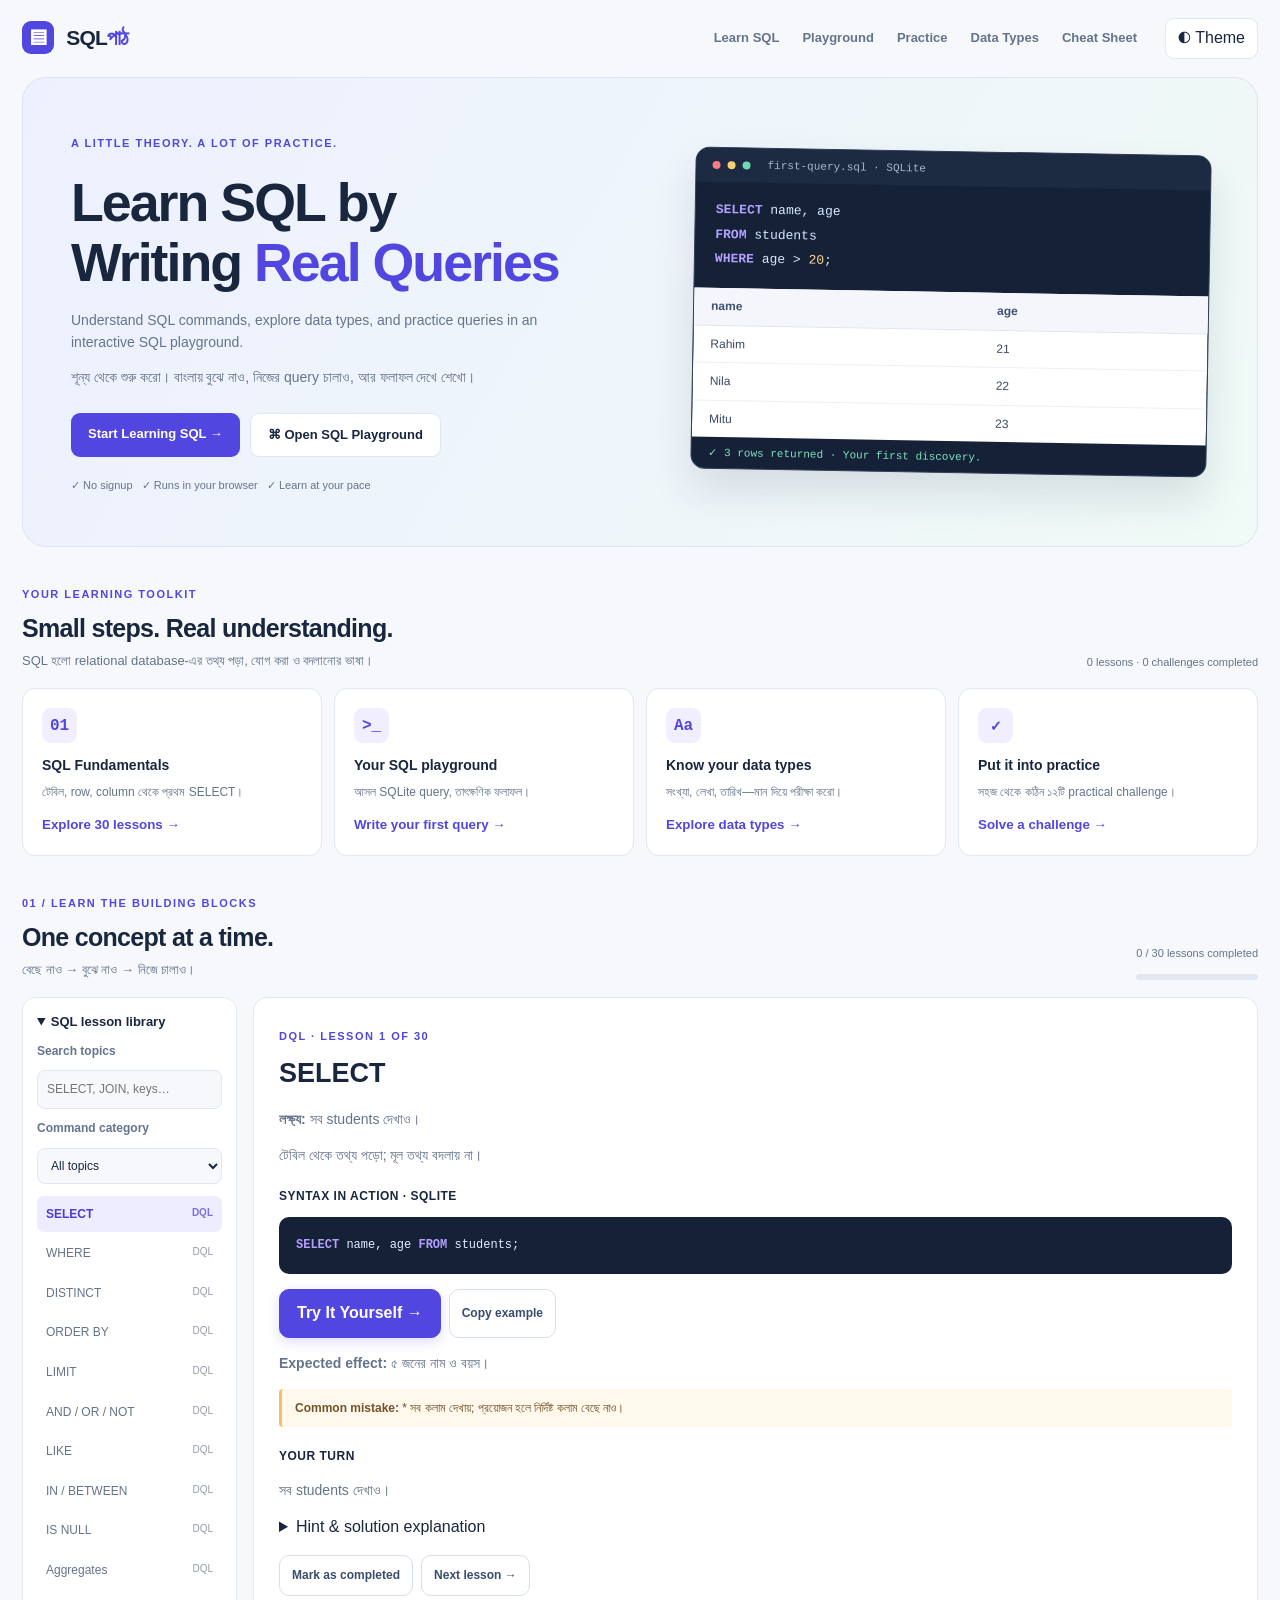
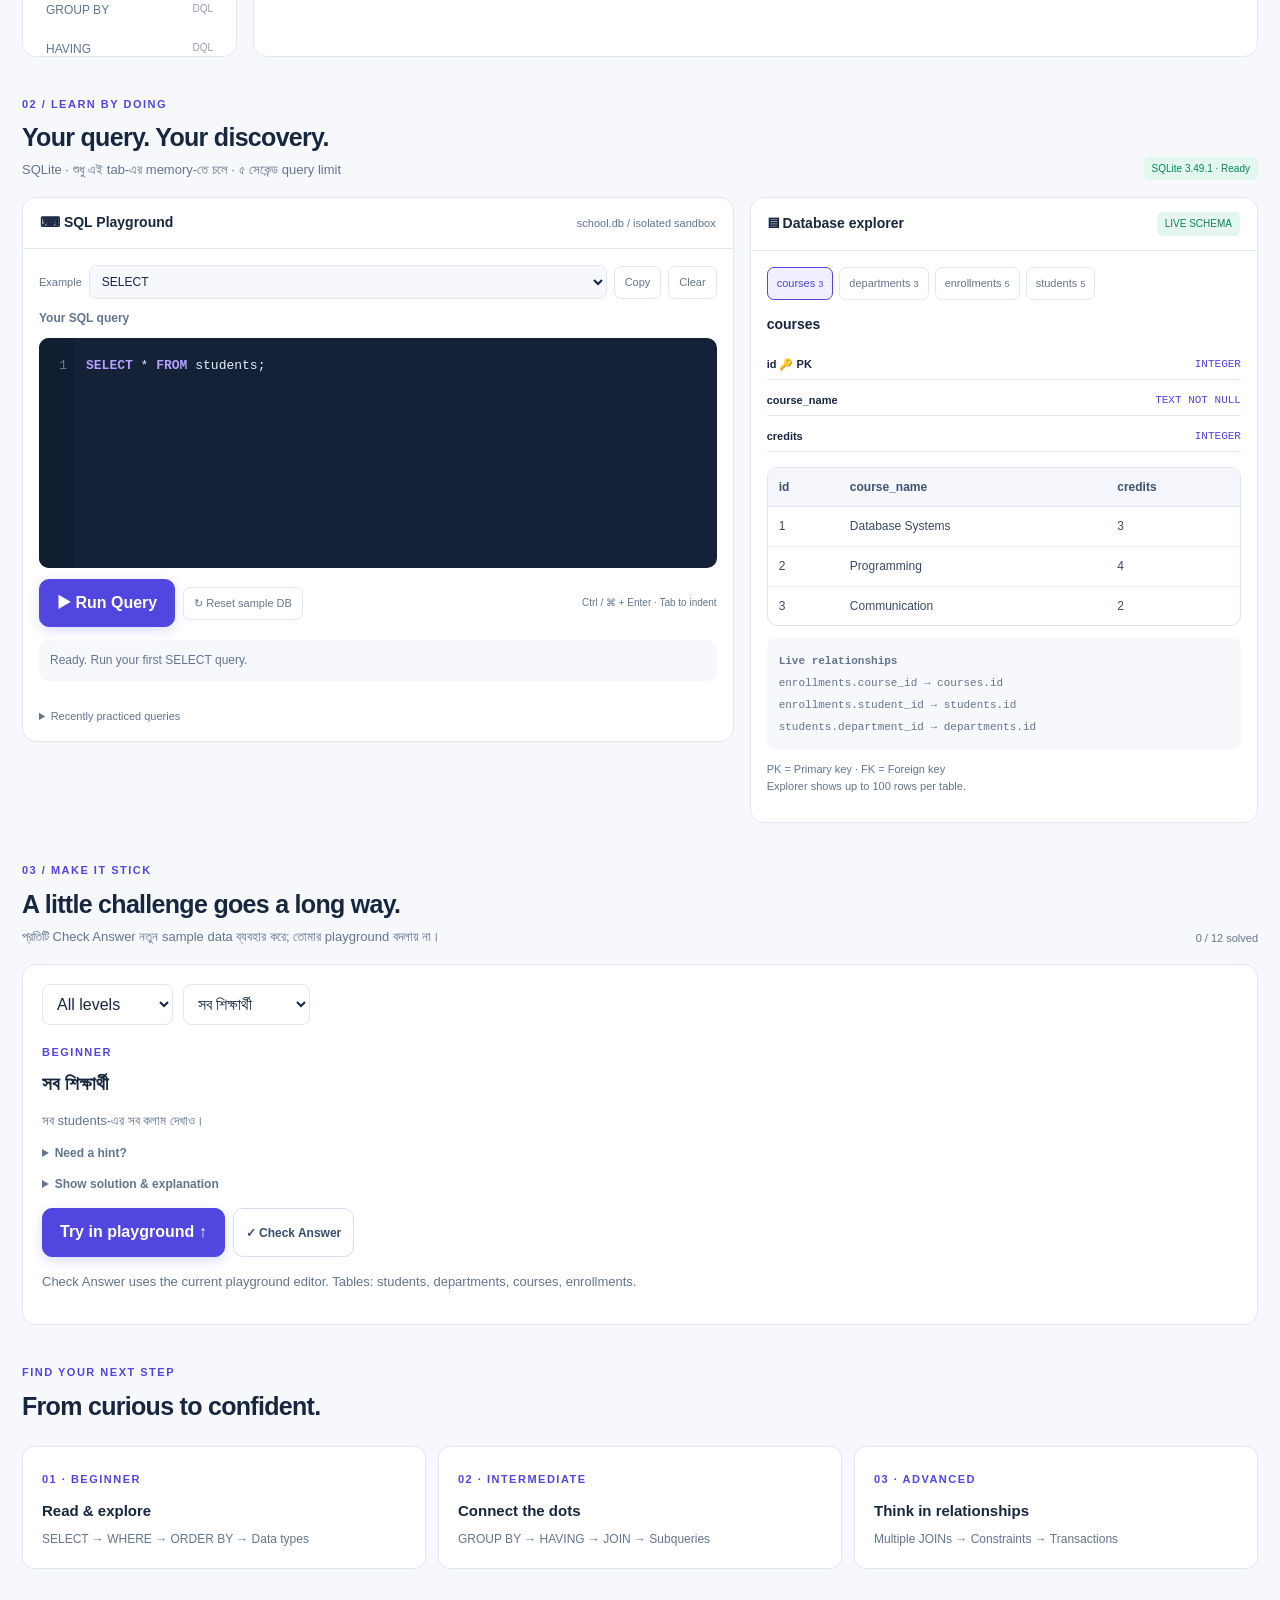
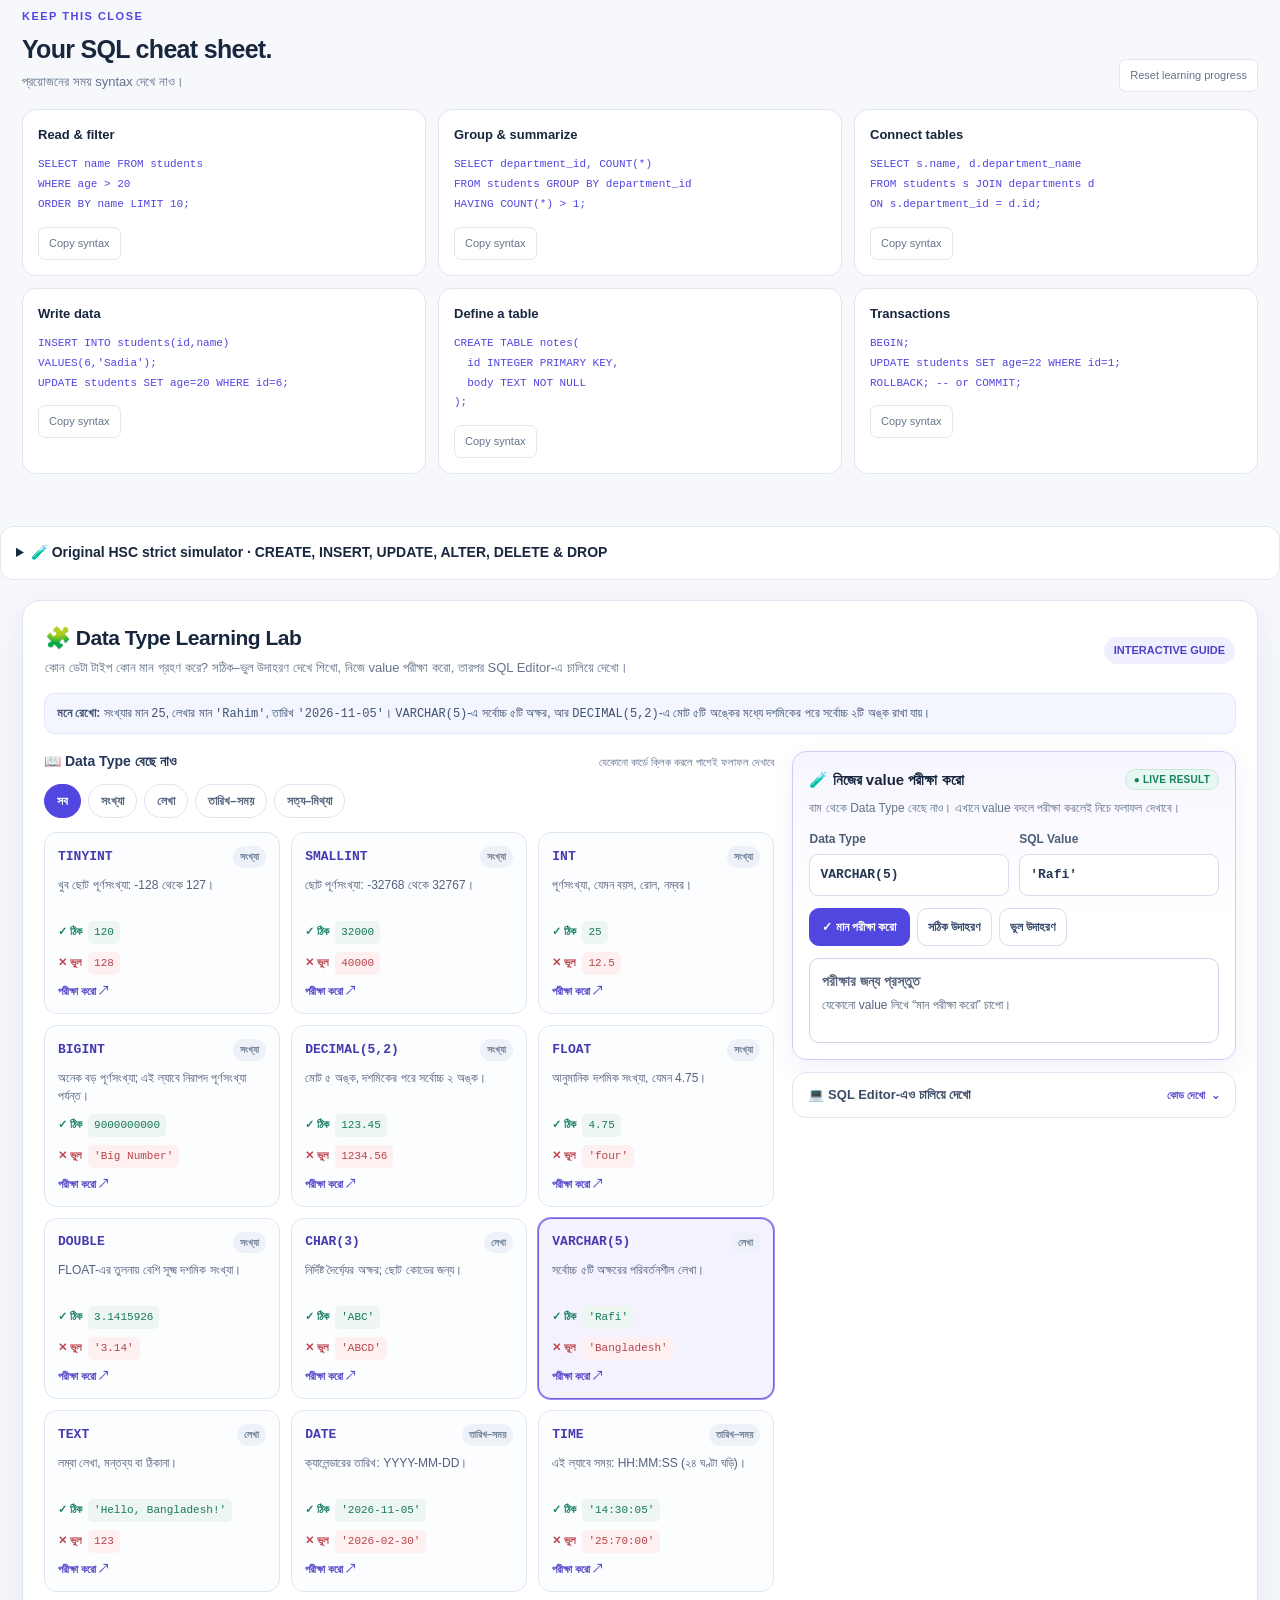
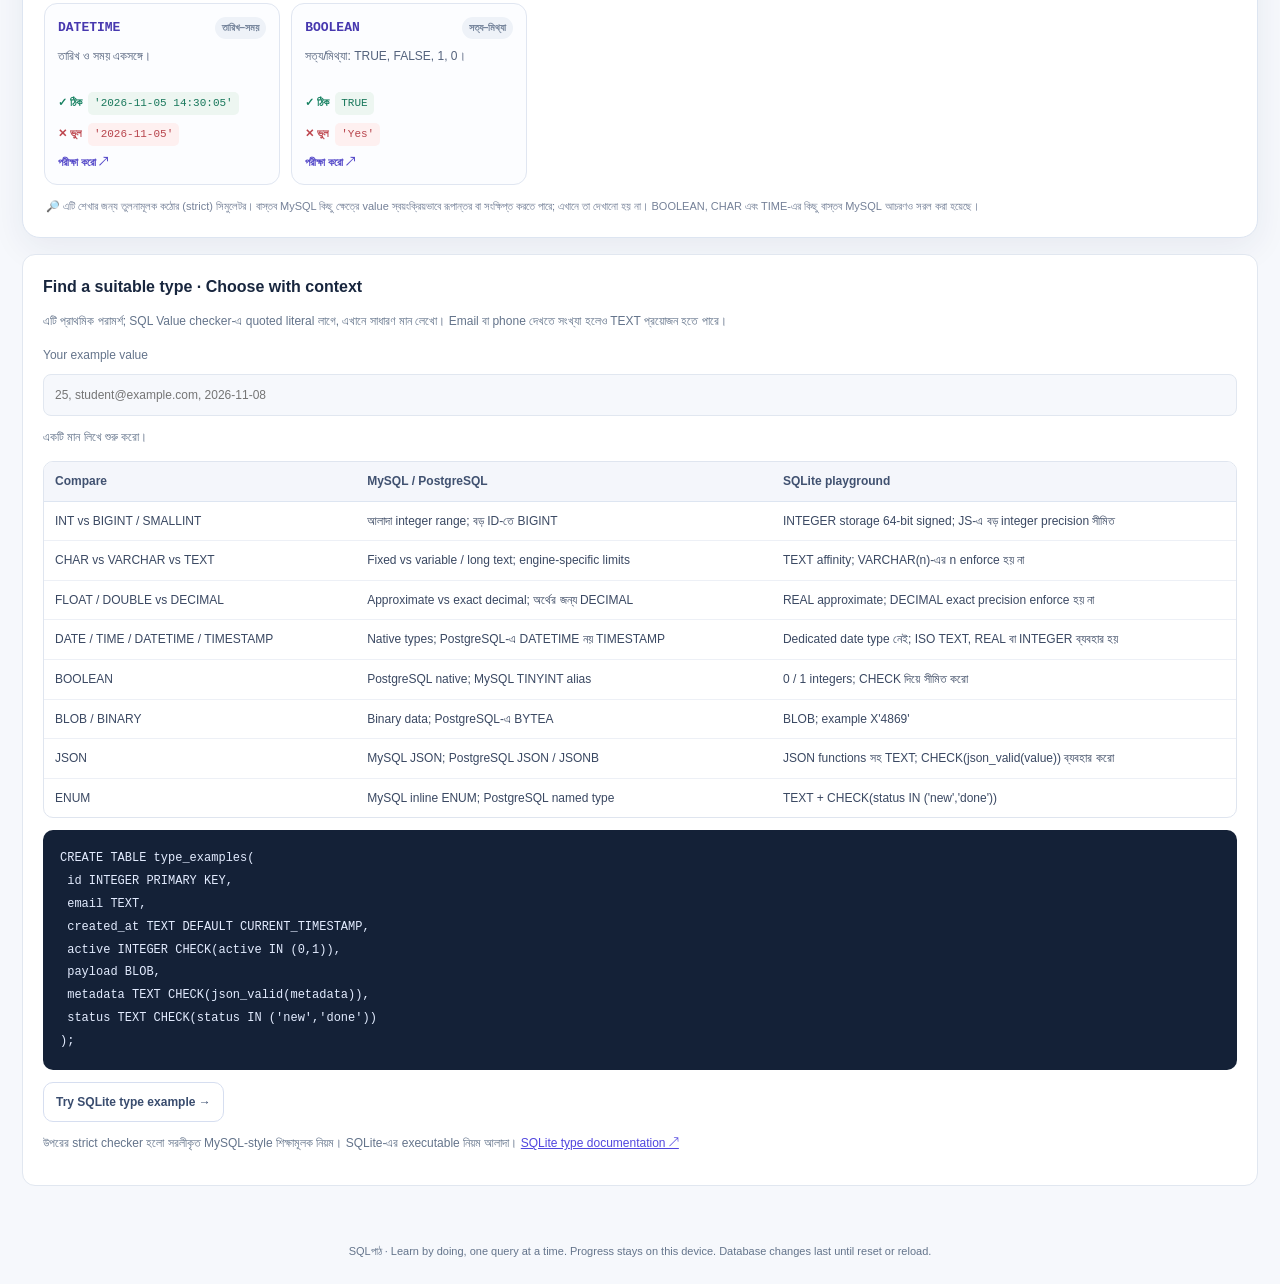
==== commit eeb25b1b: "Add SQL worker and corresponding tests - Implemented a new SQL worker in `sql-worker.js` to handle S" ====
--- a/index.html
+++ b/index.html
@@ -1,384 +1,1784 @@
 <!DOCTYPE html>
 <html lang="bn">
+
 <head>
-<meta charset="UTF-8">
-<meta name="viewport" content="width=device-width,initial-scale=1">
-<meta name="color-scheme" content="light">
-<title>SQL Query Simulator — HSC ICT</title>
-<style>
-:root{--ink:#14213b;--muted:#66748b;--line:#dde5f1;--bg:#f4f7fc;--blue:#5146df;--blue2:#6e62e8;--mint:#0d906f;--rose:#c64c51;--white:#fff;--code:#141e33;--shadow:0 10px 34px rgba(25,40,84,.07)}
-*{box-sizing:border-box}html{scroll-behavior:smooth}body{margin:0;background:var(--bg);color:var(--ink);font-family:ui-sans-serif,-apple-system,BlinkMacSystemFont,"Noto Sans Bengali","Hind Siliguri","Segoe UI",sans-serif;line-height:1.55}
-button,textarea{font:inherit}button{cursor:pointer}button:focus-visible,textarea:focus-visible{outline:3px solid #a5a1ff;outline-offset:3px}
-.container{max-width:1330px;margin:auto;padding:24px 22px 46px}.hero{border-radius:22px;background:linear-gradient(112deg,#17264b 0%,#322c79 52%,#544bc4 100%);padding:29px 32px;color:#fff;position:relative;overflow:hidden;box-shadow:0 12px 32px rgba(34,37,107,.15)}.hero:before{content:'';position:absolute;width:250px;height:250px;right:-40px;top:-105px;border:1px solid rgba(255,255,255,.18);border-radius:50%;box-shadow:0 0 0 50px rgba(255,255,255,.035),0 0 0 110px rgba(255,255,255,.025)}.eyebrow{display:inline-flex;align-items:center;gap:9px;background:rgba(255,255,255,.13);border:1px solid rgba(255,255,255,.2);border-radius:100px;padding:5px 11px;font-size:12px;letter-spacing:.9px;font-weight:800}.dot{width:7px;height:7px;border-radius:50%;background:#4ce3ae;display:inline-block}.hero h1{font-size:clamp(27px,4vw,39px);line-height:1.24;margin:13px 0 5px;letter-spacing:-.8px}.hero p{max-width:770px;opacity:.88;font-size:14px;margin:0}.hero-stats{display:flex;flex-wrap:wrap;gap:9px;margin-top:20px}.hero-stats span{padding:7px 12px;border-radius:9px;border:1px solid rgba(255,255,255,.19);background:rgba(255,255,255,.09);font-size:13px}.hero-stats strong{font-size:15px;margin-right:4px}
-.tip{background:#edf0ff;color:#443ca7;border:1px solid #d9ddff;border-radius:12px;padding:11px 14px;font-size:13px;margin:16px 0 18px}.layout{display:grid;grid-template-columns:minmax(0,1.05fr) minmax(0,1fr);gap:18px;align-items:start}.panel{background:#fff;border:1px solid var(--line);box-shadow:var(--shadow);border-radius:18px;overflow:hidden}.panel-head{padding:18px 21px 14px;border-bottom:1px solid #eff2f8;display:flex;align-items:center;justify-content:space-between;gap:10px}.panel-title{margin:0;font-size:18px;letter-spacing:-.3px}.panel-sub{color:var(--muted);font-size:12px;margin:3px 0 0}.badge{font-size:11px;background:#f0efff;color:#4b41c7;border-radius:50px;padding:5px 10px;font-weight:800;white-space:nowrap}.section-in{padding:18px 20px}.guide-label{font-size:12px;font-weight:800;color:#65748e;margin-bottom:10px;display:block}.query-buttons{display:grid;grid-template-columns:repeat(3,minmax(0,1fr));gap:8px}.query-chip{border:1px solid var(--line);border-radius:10px;background:#f9faff;text-align:left;padding:11px 11px;min-height:69px;transition:background .15s,border-color .15s}.query-chip:hover{border-color:#b1aaff;background:#f1efff}.query-chip.active{background:#efedff;border-color:#8276eb;box-shadow:inset 0 0 0 1px #8276eb}.query-chip .chip-name{font:800 12px ui-monospace,Menlo,Consolas,monospace;display:block;color:#554bca}.query-chip .chip-desc{font-size:11px;display:block;color:#67738a;margin-top:3px}.editor-top{display:flex;justify-content:space-between;align-items:center;gap:10px;margin:19px 0 9px}.editor-top label{font-size:13px;font-weight:800}.editor-top span{font-size:11px;color:#7b879c}.editor{display:block;width:100%;min-height:176px;resize:vertical;background:var(--code);color:#e9f1ff;border:1px solid #263451;border-radius:12px;padding:17px;font-size:13px;line-height:1.8;letter-spacing:.1px;font-family:ui-monospace,SFMono-Regular,Menlo,Consolas,monospace;tab-size:2}.editor::placeholder{color:#8696b6}.actions{display:flex;gap:9px;align-items:center;flex-wrap:wrap;margin-top:12px}.primary{background:var(--blue);color:#fff;border:1px solid var(--blue);font-weight:800;padding:11px 17px;border-radius:10px;box-shadow:0 4px 12px rgba(84,72,219,.19)}.primary:hover{background:#3d33c6}.secondary{border:1px solid #d6def0;background:#fff;color:#394c6e;font-weight:700;padding:10px 12px;border-radius:10px;font-size:12px}.secondary:hover{background:#f6f7fc}.keyboard{font-size:11px;color:#7c889b;margin-left:auto}.console-result{margin-top:16px;border-radius:12px;border:1px solid #dee5f1;background:#f8faff;padding:14px;min-height:96px}.console-result.good{background:#effaf6;border-color:#b9ead6}.console-result.bad{background:#fff5f5;border-color:#f0c9cd}.result-title{font-weight:850;font-size:14px;margin-bottom:5px}.good .result-title{color:#07815f}.bad .result-title{color:#bb393d}.result-msg{font-size:13px;white-space:pre-wrap;overflow-wrap:anywhere}.result-hint{font-size:12px;color:#65738e;margin-top:6px}.result-code{display:block;margin-top:9px;font-family:monospace;color:#42536a;font-size:12px}
-.explorer-head{display:flex;align-items:center;gap:8px;flex-wrap:wrap;padding:11px 15px;background:#f9fbff;border-bottom:1px solid var(--line)}.db-icon{height:26px;width:26px;display:inline-grid;place-items:center;background:#e7e5ff;border-radius:7px;color:#5850c5}.db-name{font:800 13px ui-monospace,monospace;color:#354367}.db-meta{margin-left:auto;color:#8390a3;font-size:11px}.tables-bar{padding:14px 16px 11px}.tables-bar-label{font-size:11px;font-weight:800;text-transform:uppercase;color:#8b97a9;letter-spacing:.7px;margin-bottom:9px}.table-list{display:flex;flex-wrap:wrap;gap:8px;min-height:34px}.table-tab{background:#fff;color:#344263;border:1px solid #dce3ee;border-radius:9px;padding:7px 10px;font-size:12px;font-weight:750}.table-tab.selected{background:#eceaff;color:#4135b9;border-color:#8f87ec}.table-tab small{display:inline-block;color:#78879c;margin-left:7px}.empty-tabs{color:#97a3b4;font-size:13px;font-style:italic}.table-detail{padding:14px 16px 17px;min-height:250px}.detail-top{display:flex;align-items:center;justify-content:space-between;gap:12px;margin-bottom:13px}.detail-top h3{margin:0;font-size:15px;overflow-wrap:anywhere}.switch{background:#f2f5fc;padding:3px;border-radius:9px;display:flex;gap:3px}.switch button{border:0;background:transparent;border-radius:7px;padding:6px 11px;font-size:12px;font-weight:750;color:#73819a}.switch button.active{background:#fff;color:#473acc;box-shadow:0 1px 5px #dfe3ee}.table-wrap{overflow:auto;border:1px solid #dfe5ef;border-radius:10px;max-height:360px}table{border-collapse:collapse;min-width:100%;font-size:12px;text-align:left}th{background:#f4f6fb;color:#405170;padding:10px 11px;white-space:nowrap;border-bottom:1px solid #dde5f1}td{padding:10px 11px;color:#3a4862;border-bottom:1px solid #edf0f6;white-space:nowrap}tr:last-child td{border-bottom:0}.type{font-family:ui-monospace,monospace;color:#5546c2;font-size:11px}.null{font-family:monospace;color:#a1aabc;font-style:italic}.pill{display:inline-block;font:700 10px ui-monospace,monospace;background:#edf7f3;color:#188866;padding:3px 6px;border-radius:5px}.no-rows{padding:16px;color:#8e9aab;text-align:center;font-size:13px}.empty-db{text-align:center;padding:28px 14px;color:#748198}.empty-db .illustration{margin:auto auto 12px;border:2px dashed #cdd6e8;border-radius:15px;width:75px;height:70px;display:grid;place-items:center;font-size:30px}.empty-db strong{display:block;color:#4b5b77;margin-bottom:4px}.empty-db p{font-size:12px;max-width:240px;margin:0 auto}.note{font-size:11px;color:#8592a8;padding-top:10px}.lower{display:grid;grid-template-columns:1fr 1fr;gap:18px;margin-top:18px}.lower .panel{padding:20px}.lower h2{font-size:16px;margin:0 0 12px}.guide-steps{display:grid;gap:8px}.step{display:flex;gap:12px;font-size:12px;color:#596780;align-items:flex-start}.step b{background:#eeeaff;color:#4b42c6;display:inline-flex;flex:none;width:25px;height:25px;border-radius:8px;align-items:center;justify-content:center;font-size:12px}.step strong{color:#2a3a56}.log{display:grid;gap:9px;max-height:223px;overflow:auto}.log-item{border-left:3px solid #5a50d9;padding:3px 10px;font-size:12px}.log-item.err{border-left-color:#d15e64}.log-item strong{display:block;color:#30415e}.log-item small{color:#8290a4}.log-empty{font-size:12px;color:#8996a9}.footer{text-align:center;margin-top:20px;font-size:11px;color:#7c8aa1}
-@media(max-width:900px){.layout{grid-template-columns:1fr}.lower{grid-template-columns:1fr 1fr}.container{padding:13px 12px 30px}.hero{padding:23px 21px}.panel-head{padding:15px}.section-in{padding:15px}}
-@media(max-width:540px){.query-buttons{grid-template-columns:repeat(2,minmax(0,1fr))}.lower{grid-template-columns:1fr}.hero h1{font-size:26px}.keyboard{width:100%;margin-left:0}.detail-top{align-items:flex-start;flex-direction:column}.hero-stats{gap:6px}}
-
-/* Data Type শেখার ল্যাব */
-.datatype-section{margin-top:19px}.datatype-heading{display:flex;align-items:center;justify-content:space-between;flex-wrap:wrap;gap:10px;padding:21px 22px 14px}.datatype-heading h2{font-size:21px;margin:0 0 4px;letter-spacing:-.5px}.datatype-heading p{color:var(--muted);font-size:13px;margin:0;max-width:770px}.dtype-body{padding:0 21px 22px}.dtype-notice{font-size:12px;border-radius:10px;padding:10px 12px;margin:0 0 17px;background:#f3f6ff;border:1px solid #e1e8fc;color:#415273}.dtype-filters{display:flex;flex-wrap:wrap;gap:7px;margin-bottom:14px}.dtype-filter{background:#fff;border:1px solid #dfe5f0;border-radius:100px;padding:7px 12px;color:#596880;font-size:12px;font-weight:750}.dtype-filter.active{background:#5146df;border-color:#5146df;color:#fff}.dtype-grid{display:grid;grid-template-columns:repeat(3,minmax(0,1fr));gap:11px}.dtype-card{appearance:none;display:flex;flex-direction:column;align-items:stretch;text-align:left;width:100%;min-height:171px;background:#fcfdff;border:1px solid #e0e6f1;border-radius:13px;padding:13px;gap:8px;color:inherit;transition:.15s}.dtype-card:hover{border-color:#8276e8;background:#f9f8ff;transform:translateY(-1px)}.dtype-card.selected{border-color:#6b5fdf;background:#f4f2ff;box-shadow:0 0 0 1px #9c92f0}.dtype-top{display:flex;gap:9px;align-items:center;justify-content:space-between;flex-wrap:wrap}.dtype-title{font-size:13px;color:#4738af;font-family:ui-monospace,SFMono-Regular,Menlo,monospace;font-weight:850}.dtype-kind{color:#74839a;font-size:10px;font-weight:800;border-radius:30px;background:#eef2f8;padding:3px 7px}.dtype-descr{font-size:12px;color:#53627c;line-height:1.5;min-height:37px}.dtype-sample{display:flex;flex-wrap:wrap;gap:6px;align-items:baseline;font-size:11px}.dtype-sample em{font-style:normal;color:#158060;font-size:11px;font-weight:850;white-space:nowrap}.dtype-sample.invalid em{color:#bd454d}.dtype-sample code{font-size:11px;background:#edf6f1;color:#19785c;padding:3px 6px;border-radius:5px;overflow-wrap:anywhere;word-break:break-word;white-space:normal}.dtype-sample.invalid code{background:#fef0f0;color:#b7444c}.dtype-bottom{margin-top:auto;font-size:11px;font-weight:800;color:#5347c8}.dtype-workbench{display:grid;grid-template-columns:minmax(0,.95fr) minmax(0,1.05fr);gap:15px;margin-top:18px}.dtype-checker,.dtype-explain{border:1px solid #dfe6f2;border-radius:14px;padding:16px;background:#fbfcff}.dtype-checker h3,.dtype-explain h3{font-size:15px;margin:0 0 7px}.dtype-mini{font-size:12px;color:#65748b;margin:0 0 12px}.dtype-input-row{display:grid;grid-template-columns:1fr 1fr;gap:10px}.dtype-input-row label{display:block;font-size:12px;color:#4d5e78;font-weight:750}.dtype-input-row input{width:100%;display:block;margin-top:5px;border:1px solid #d6dfec;border-radius:9px;background:#fff;padding:10px;color:#263650;font-family:ui-monospace,SFMono-Regular,Menlo,Consolas,monospace;font-size:13px;min-width:0}.dtype-actions{display:flex;gap:7px;margin-top:12px;flex-wrap:wrap}.dtype-actions .secondary{padding:9px 10px}.dtype-actions .primary{padding:9px 12px;font-size:12px;box-shadow:none}.dtype-check-result{border:1px dashed #cbd6e7;border-radius:10px;padding:12px;margin-top:12px;background:#fff;min-height:73px;font-size:12px;color:#55647d}.dtype-check-result.ok{background:#effaf6;border-color:#a4dbc7;color:#146e54}.dtype-check-result.error{background:#fff5f5;border-color:#eebdc0;color:#a93341}.dtype-check-result strong{display:block;font-size:13px;margin-bottom:3px}.dtype-check-result p{margin:0;overflow-wrap:anywhere}.dtype-explain h3{margin-bottom:4px}.dtype-explain .dtype-example-block{background:#18233d;color:#e8f0ff;white-space:pre-wrap;overflow-wrap:anywhere;padding:14px;border-radius:11px;font:12px/1.65 ui-monospace,Menlo,Consolas,monospace;margin:12px 0}.dtype-explain .dtype-foot{font-size:12px;color:#66758e;margin:7px 0 0}.dtype-explain .secondary{font-size:12px}.dtype-inline-link{color:#4335c4;text-decoration:none;font-weight:800}.dtype-inline-link:hover{text-decoration:underline}.type-inspect{color:#5044b6;background:#f4f2ff;border:1px solid #e2dfff;border-radius:6px;padding:4px 7px;font:750 11px ui-monospace,monospace;cursor:pointer}.type-inspect:hover{background:#e6e0ff}.dtype-footnote{color:#758198;font-size:11px;margin:13px 2px 0}
-@media(max-width:980px){.dtype-grid{grid-template-columns:repeat(2,minmax(0,1fr))}}@media(max-width:700px){.dtype-workbench{grid-template-columns:1fr}.dtype-heading{padding:18px 15px 11px}.dtype-body{padding:0 14px 17px}.dtype-grid{grid-template-columns:repeat(2,minmax(0,1fr))}.dtype-card{padding:11px;min-height:182px}}@media(max-width:440px){.dtype-grid{grid-template-columns:1fr}.dtype-card{min-height:0}.dtype-descr{min-height:0}.dtype-input-row{grid-template-columns:1fr}.dtype-checker,.dtype-explain{padding:13px}}
-
-/* 2026 UI improvement: data type cards and live checker share the same row. */
-.datatype-section{overflow:visible}
-.dtype-learning-layout{display:grid;grid-template-columns:minmax(0,1.4fr) minmax(340px,.85fr);gap:18px;align-items:start}
-.dtype-guide-pane{min-width:0}
-.dtype-pane-title{display:flex;align-items:baseline;justify-content:space-between;flex-wrap:wrap;gap:4px 10px;margin:0 0 11px}
-.dtype-pane-title strong{font-size:14px;color:#27365a}
-.dtype-pane-title span{font-size:11px;color:#697795}
-.dtype-guide-pane .dtype-grid{grid-template-columns:repeat(2,minmax(0,1fr))}
-.dtype-workbench{display:flex;flex-direction:column;gap:12px;margin-top:0;min-width:0;position:sticky;top:16px}
-.dtype-checker{background:linear-gradient(180deg,#f7f6ff 0%,#fff 55%);border-color:#d2cdf8;box-shadow:0 8px 26px rgba(71,56,156,.07)}
-.dtype-checker-top{display:flex;align-items:center;justify-content:space-between;flex-wrap:wrap;gap:7px;margin-bottom:8px}
-.dtype-checker-top h3{margin:0}
-.dtype-live-chip{font:800 10px ui-sans-serif,-apple-system,'Segoe UI',sans-serif;letter-spacing:.25px;color:#127f60;background:#e7f7f1;border:1px solid #c2e9db;padding:4px 8px;border-radius:99px;white-space:nowrap}
-.dtype-checker .dtype-input-row{grid-template-columns:minmax(0,1fr) minmax(0,1fr)}
-.dtype-checker .dtype-actions{gap:7px}
-.dtype-checker .dtype-check-result{border-style:solid;min-height:85px}
-.dtype-check-result strong{font-size:14px}
-.dtype-explain{padding:0;overflow:hidden;background:#fff}
-.dtype-explain summary{cursor:pointer;list-style:none;padding:12px 15px;font-weight:800;font-size:13px;color:#3d4b68;display:flex;align-items:center;justify-content:space-between;gap:9px}
-.dtype-explain summary::-webkit-details-marker{display:none}
-.dtype-explain summary span{font-size:11px;font-weight:750;color:#5a4dd0}
-.dtype-explain[open] summary{border-bottom:1px solid #e6e9f2}
-.dtype-explain summary .dtype-code-toggle::after{content:"⌄";display:inline-block;margin-left:6px;transition:transform .18s ease;transform-origin:center}.dtype-explain[open] summary .dtype-code-toggle::after{transform:rotate(180deg)}
-.dtype-explain-inner{padding:13px 15px 15px}
-.dtype-explain .dtype-example-block{margin:8px 0 11px;max-height:210px;overflow:auto}
-.dtype-card-result{display:none}
-@media(min-width:1180px){.dtype-guide-pane .dtype-grid{grid-template-columns:repeat(3,minmax(0,1fr))}}
-@media(max-width:1050px){
- .dtype-learning-layout{grid-template-columns:minmax(0,1fr) minmax(305px,.9fr);gap:13px}
- .dtype-checker .dtype-input-row{grid-template-columns:1fr}
- .dtype-checker .dtype-actions .primary{width:100%}
-}
-@media(max-width:760px){
- .dtype-learning-layout{grid-template-columns:minmax(0,1fr)}
- .dtype-workbench{order:0;position:static}
- .dtype-guide-pane{order:1}
- .dtype-checker .dtype-input-row{grid-template-columns:repeat(2,minmax(0,1fr))}
- .dtype-checker .dtype-actions .primary{width:auto}
- .dtype-guide-pane .dtype-grid{grid-template-columns:repeat(2,minmax(0,1fr))}
- .dtype-pane-title{margin-top:7px}
- .dtype-card.selected .dtype-card-result{display:block;background:#e7f7f1;color:#116b50;padding:8px;border-radius:8px;font-size:11px;font-weight:700;line-height:1.6}
- .dtype-card.selected .dtype-card-result code{color:#086b4d}
-}
-@media(max-width:510px){
- .dtype-checker .dtype-input-row{grid-template-columns:1fr}
- .dtype-guide-pane .dtype-grid{grid-template-columns:1fr}
- .dtype-guide-pane .dtype-card{min-height:0}
- .dtype-guide-pane .dtype-card .dtype-descr{min-height:0}
-}
-</style>
+  <meta charset="UTF-8">
+  <meta name="viewport" content="width=device-width,initial-scale=1">
+  <meta name="color-scheme" content="light">
+  <link rel="icon" type="image/svg+xml" href="data:image/svg+xml,%3Csvg xmlns='http://www.w3.org/2000/svg' viewBox='0 0 64 64'%3E%3Crect width='64' height='64' rx='14' fill='%235146df'/%3E%3Cellipse cx='32' cy='17' rx='17' ry='7' fill='none' stroke='white' stroke-width='4'/%3E%3Cpath d='M15 17v29c0 4 8 7 17 7s17-3 17-7V17M15 31c0 4 8 7 17 7s17-3 17-7M15 44c0 4 8 7 17 7s17-3 17-7' fill='none' stroke='white' stroke-width='4' stroke-linecap='round' stroke-linejoin='round'/%3E%3C/svg%3E">
+  <title>SQLপাঠ — Learn SQL by Writing Real Queries</title>
+  <style>
+    :root {
+      --ink: #14213b;
+      --muted: #66748b;
+      --line: #dde5f1;
+      --bg: #f4f7fc;
+      --blue: #5146df;
+      --blue2: #6e62e8;
+      --mint: #0d906f;
+      --rose: #c64c51;
+      --white: #fff;
+      --code: #141e33;
+      --shadow: 0 10px 34px rgba(25, 40, 84, .07)
+    }
+
+    * {
+      box-sizing: border-box
+    }
+
+    html {
+      scroll-behavior: smooth
+    }
+
+    body {
+      margin: 0;
+      background: var(--bg);
+      color: var(--ink);
+      font-family: ui-sans-serif, -apple-system, BlinkMacSystemFont, "Noto Sans Bengali", "Hind Siliguri", "Segoe UI", sans-serif;
+      line-height: 1.55
+    }
+
+    button,
+    textarea {
+      font: inherit
+    }
+
+    button {
+      cursor: pointer
+    }
+
+    button:focus-visible,
+    textarea:focus-visible {
+      outline: 3px solid #a5a1ff;
+      outline-offset: 3px
+    }
+
+    .container {
+      max-width: 1330px;
+      margin: auto;
+      padding: 24px 22px 46px
+    }
+
+    .hero {
+      border-radius: 22px;
+      background: linear-gradient(112deg, #17264b 0%, #322c79 52%, #544bc4 100%);
+      padding: 29px 32px;
+      color: #fff;
+      position: relative;
+      overflow: hidden;
+      box-shadow: 0 12px 32px rgba(34, 37, 107, .15)
+    }
+
+    .hero:before {
+      content: '';
+      position: absolute;
+      width: 250px;
+      height: 250px;
+      right: -40px;
+      top: -105px;
+      border: 1px solid rgba(255, 255, 255, .18);
+      border-radius: 50%;
+      box-shadow: 0 0 0 50px rgba(255, 255, 255, .035), 0 0 0 110px rgba(255, 255, 255, .025)
+    }
+
+    .eyebrow {
+      display: inline-flex;
+      align-items: center;
+      gap: 9px;
+      background: rgba(255, 255, 255, .13);
+      border: 1px solid rgba(255, 255, 255, .2);
+      border-radius: 100px;
+      padding: 5px 11px;
+      font-size: 12px;
+      letter-spacing: .9px;
+      font-weight: 800
+    }
+
+    .dot {
+      width: 7px;
+      height: 7px;
+      border-radius: 50%;
+      background: #4ce3ae;
+      display: inline-block
+    }
+
+    .hero h1 {
+      font-size: clamp(27px, 4vw, 39px);
+      line-height: 1.24;
+      margin: 13px 0 5px;
+      letter-spacing: -.8px
+    }
+
+    .hero p {
+      max-width: 770px;
+      opacity: .88;
+      font-size: 14px;
+      margin: 0
+    }
+
+    .hero-stats {
+      display: flex;
+      flex-wrap: wrap;
+      gap: 9px;
+      margin-top: 20px
+    }
+
+    .hero-stats span {
+      padding: 7px 12px;
+      border-radius: 9px;
+      border: 1px solid rgba(255, 255, 255, .19);
+      background: rgba(255, 255, 255, .09);
+      font-size: 13px
+    }
+
+    .hero-stats strong {
+      font-size: 15px;
+      margin-right: 4px
+    }
+
+    .tip {
+      background: #edf0ff;
+      color: #443ca7;
+      border: 1px solid #d9ddff;
+      border-radius: 12px;
+      padding: 11px 14px;
+      font-size: 13px;
+      margin: 16px 0 18px
+    }
+
+    .layout {
+      display: grid;
+      grid-template-columns: minmax(0, 1.05fr) minmax(0, 1fr);
+      gap: 18px;
+      align-items: start
+    }
+
+    .panel {
+      background: #fff;
+      border: 1px solid var(--line);
+      box-shadow: var(--shadow);
+      border-radius: 18px;
+      overflow: hidden
+    }
+
+    .panel-head {
+      padding: 18px 21px 14px;
+      border-bottom: 1px solid #eff2f8;
+      display: flex;
+      align-items: center;
+      justify-content: space-between;
+      gap: 10px
+    }
+
+    .panel-title {
+      margin: 0;
+      font-size: 18px;
+      letter-spacing: -.3px
+    }
+
+    .panel-sub {
+      color: var(--muted);
+      font-size: 12px;
+      margin: 3px 0 0
+    }
+
+    .badge {
+      font-size: 11px;
+      background: #f0efff;
+      color: #4b41c7;
+      border-radius: 50px;
+      padding: 5px 10px;
+      font-weight: 800;
+      white-space: nowrap
+    }
+
+    .section-in {
+      padding: 18px 20px
+    }
+
+    .guide-label {
+      font-size: 12px;
+      font-weight: 800;
+      color: #65748e;
+      margin-bottom: 10px;
+      display: block
+    }
+
+    .query-buttons {
+      display: grid;
+      grid-template-columns: repeat(3, minmax(0, 1fr));
+      gap: 8px
+    }
+
+    .query-chip {
+      border: 1px solid var(--line);
+      border-radius: 10px;
+      background: #f9faff;
+      text-align: left;
+      padding: 11px 11px;
+      min-height: 69px;
+      transition: background .15s, border-color .15s
+    }
+
+    .query-chip:hover {
+      border-color: #b1aaff;
+      background: #f1efff
+    }
+
+    .query-chip.active {
+      background: #efedff;
+      border-color: #8276eb;
+      box-shadow: inset 0 0 0 1px #8276eb
+    }
+
+    .query-chip .chip-name {
+      font: 800 12px ui-monospace, Menlo, Consolas, monospace;
+      display: block;
+      color: #554bca
+    }
+
+    .query-chip .chip-desc {
+      font-size: 11px;
+      display: block;
+      color: #67738a;
+      margin-top: 3px
+    }
+
+    .editor-top {
+      display: flex;
+      justify-content: space-between;
+      align-items: center;
+      gap: 10px;
+      margin: 19px 0 9px
+    }
+
+    .editor-top label {
+      font-size: 13px;
+      font-weight: 800
+    }
+
+    .editor-top span {
+      font-size: 11px;
+      color: #7b879c
+    }
+
+    .editor {
+      display: block;
+      width: 100%;
+      min-height: 176px;
+      resize: vertical;
+      background: var(--code);
+      color: #e9f1ff;
+      border: 1px solid #263451;
+      border-radius: 12px;
+      padding: 17px;
+      font-size: 13px;
+      line-height: 1.8;
+      letter-spacing: .1px;
+      font-family: ui-monospace, SFMono-Regular, Menlo, Consolas, monospace;
+      tab-size: 2
+    }
+
+    .editor::placeholder {
+      color: #8696b6
+    }
+
+    .actions {
+      display: flex;
+      gap: 9px;
+      align-items: center;
+      flex-wrap: wrap;
+      margin-top: 12px
+    }
+
+    .primary {
+      background: var(--blue);
+      color: #fff;
+      border: 1px solid var(--blue);
+      font-weight: 800;
+      padding: 11px 17px;
+      border-radius: 10px;
+      box-shadow: 0 4px 12px rgba(84, 72, 219, .19)
+    }
+
+    .primary:hover {
+      background: #3d33c6
+    }
+
+    .secondary {
+      border: 1px solid #d6def0;
+      background: #fff;
+      color: #394c6e;
+      font-weight: 700;
+      padding: 10px 12px;
+      border-radius: 10px;
+      font-size: 12px
+    }
+
+    .secondary:hover {
+      background: #f6f7fc
+    }
+
+    .keyboard {
+      font-size: 11px;
+      color: #7c889b;
+      margin-left: auto
+    }
+
+    .console-result {
+      margin-top: 16px;
+      border-radius: 12px;
+      border: 1px solid #dee5f1;
+      background: #f8faff;
+      padding: 14px;
+      min-height: 96px
+    }
+
+    .console-result.good {
+      background: #effaf6;
+      border-color: #b9ead6
+    }
+
+    .console-result.bad {
+      background: #fff5f5;
+      border-color: #f0c9cd
+    }
+
+    .result-title {
+      font-weight: 850;
+      font-size: 14px;
+      margin-bottom: 5px
+    }
+
+    .good .result-title {
+      color: #07815f
+    }
+
+    .bad .result-title {
+      color: #bb393d
+    }
+
+    .result-msg {
+      font-size: 13px;
+      white-space: pre-wrap;
+      overflow-wrap: anywhere
+    }
+
+    .result-hint {
+      font-size: 12px;
+      color: #65738e;
+      margin-top: 6px
+    }
+
+    .result-code {
+      display: block;
+      margin-top: 9px;
+      font-family: monospace;
+      color: #42536a;
+      font-size: 12px
+    }
+
+    .explorer-head {
+      display: flex;
+      align-items: center;
+      gap: 8px;
+      flex-wrap: wrap;
+      padding: 11px 15px;
+      background: #f9fbff;
+      border-bottom: 1px solid var(--line)
+    }
+
+    .db-icon {
+      height: 26px;
+      width: 26px;
+      display: inline-grid;
+      place-items: center;
+      background: #e7e5ff;
+      border-radius: 7px;
+      color: #5850c5
+    }
+
+    .db-name {
+      font: 800 13px ui-monospace, monospace;
+      color: #354367
+    }
+
+    .db-meta {
+      margin-left: auto;
+      color: #8390a3;
+      font-size: 11px
+    }
+
+    .tables-bar {
+      padding: 14px 16px 11px
+    }
+
+    .tables-bar-label {
+      font-size: 11px;
+      font-weight: 800;
+      text-transform: uppercase;
+      color: #8b97a9;
+      letter-spacing: .7px;
+      margin-bottom: 9px
+    }
+
+    .table-list {
+      display: flex;
+      flex-wrap: wrap;
+      gap: 8px;
+      min-height: 34px
+    }
+
+    .table-tab {
+      background: #fff;
+      color: #344263;
+      border: 1px solid #dce3ee;
+      border-radius: 9px;
+      padding: 7px 10px;
+      font-size: 12px;
+      font-weight: 750
+    }
+
+    .table-tab.selected {
+      background: #eceaff;
+      color: #4135b9;
+      border-color: #8f87ec
+    }
+
+    .table-tab small {
+      display: inline-block;
+      color: #78879c;
+      margin-left: 7px
+    }
+
+    .empty-tabs {
+      color: #97a3b4;
+      font-size: 13px;
+      font-style: italic
+    }
+
+    .table-detail {
+      padding: 14px 16px 17px;
+      min-height: 250px
+    }
+
+    .detail-top {
+      display: flex;
+      align-items: center;
+      justify-content: space-between;
+      gap: 12px;
+      margin-bottom: 13px
+    }
+
+    .detail-top h3 {
+      margin: 0;
+      font-size: 15px;
+      overflow-wrap: anywhere
+    }
+
+    .switch {
+      background: #f2f5fc;
+      padding: 3px;
+      border-radius: 9px;
+      display: flex;
+      gap: 3px
+    }
+
+    .switch button {
+      border: 0;
+      background: transparent;
+      border-radius: 7px;
+      padding: 6px 11px;
+      font-size: 12px;
+      font-weight: 750;
+      color: #73819a
+    }
+
+    .switch button.active {
+      background: #fff;
+      color: #473acc;
+      box-shadow: 0 1px 5px #dfe3ee
+    }
+
+    .table-wrap {
+      overflow: auto;
+      border: 1px solid #dfe5ef;
+      border-radius: 10px;
+      max-height: 360px
+    }
+
+    table {
+      border-collapse: collapse;
+      min-width: 100%;
+      font-size: 12px;
+      text-align: left
+    }
+
+    th {
+      background: #f4f6fb;
+      color: #405170;
+      padding: 10px 11px;
+      white-space: nowrap;
+      border-bottom: 1px solid #dde5f1
+    }
+
+    td {
+      padding: 10px 11px;
+      color: #3a4862;
+      border-bottom: 1px solid #edf0f6;
+      white-space: nowrap
+    }
+
+    tr:last-child td {
+      border-bottom: 0
+    }
+
+    .type {
+      font-family: ui-monospace, monospace;
+      color: #5546c2;
+      font-size: 11px
+    }
+
+    .null {
+      font-family: monospace;
+      color: #a1aabc;
+      font-style: italic
+    }
+
+    .pill {
+      display: inline-block;
+      font: 700 10px ui-monospace, monospace;
+      background: #edf7f3;
+      color: #188866;
+      padding: 3px 6px;
+      border-radius: 5px
+    }
+
+    .no-rows {
+      padding: 16px;
+      color: #8e9aab;
+      text-align: center;
+      font-size: 13px
+    }
+
+    .empty-db {
+      text-align: center;
+      padding: 28px 14px;
+      color: #748198
+    }
+
+    .empty-db .illustration {
+      margin: auto auto 12px;
+      border: 2px dashed #cdd6e8;
+      border-radius: 15px;
+      width: 75px;
+      height: 70px;
+      display: grid;
+      place-items: center;
+      font-size: 30px
+    }
+
+    .empty-db strong {
+      display: block;
+      color: #4b5b77;
+      margin-bottom: 4px
+    }
+
+    .empty-db p {
+      font-size: 12px;
+      max-width: 240px;
+      margin: 0 auto
+    }
+
+    .note {
+      font-size: 11px;
+      color: #8592a8;
+      padding-top: 10px
+    }
+
+    .lower {
+      display: grid;
+      grid-template-columns: 1fr 1fr;
+      gap: 18px;
+      margin-top: 18px
+    }
+
+    .lower .panel {
+      padding: 20px
+    }
+
+    .lower h2 {
+      font-size: 16px;
+      margin: 0 0 12px
+    }
+
+    .guide-steps {
+      display: grid;
+      gap: 8px
+    }
+
+    .step {
+      display: flex;
+      gap: 12px;
+      font-size: 12px;
+      color: #596780;
+      align-items: flex-start
+    }
+
+    .step b {
+      background: #eeeaff;
+      color: #4b42c6;
+      display: inline-flex;
+      flex: none;
+      width: 25px;
+      height: 25px;
+      border-radius: 8px;
+      align-items: center;
+      justify-content: center;
+      font-size: 12px
+    }
+
+    .step strong {
+      color: #2a3a56
+    }
+
+    .log {
+      display: grid;
+      gap: 9px;
+      max-height: 223px;
+      overflow: auto
+    }
+
+    .log-item {
+      border-left: 3px solid #5a50d9;
+      padding: 3px 10px;
+      font-size: 12px
+    }
+
+    .log-item.err {
+      border-left-color: #d15e64
+    }
+
+    .log-item strong {
+      display: block;
+      color: #30415e
+    }
+
+    .log-item small {
+      color: #8290a4
+    }
+
+    .log-empty {
+      font-size: 12px;
+      color: #8996a9
+    }
+
+    .footer {
+      text-align: center;
+      margin-top: 20px;
+      font-size: 11px;
+      color: #7c8aa1
+    }
+
+    @media(max-width:900px) {
+      .layout {
+        grid-template-columns: 1fr
+      }
+
+      .lower {
+        grid-template-columns: 1fr 1fr
+      }
+
+      .container {
+        padding: 13px 12px 30px
+      }
+
+      .hero {
+        padding: 23px 21px
+      }
+
+      .panel-head {
+        padding: 15px
+      }
+
+      .section-in {
+        padding: 15px
+      }
+    }
+
+    @media(max-width:540px) {
+      .query-buttons {
+        grid-template-columns: repeat(2, minmax(0, 1fr))
+      }
+
+      .lower {
+        grid-template-columns: 1fr
+      }
+
+      .hero h1 {
+        font-size: 26px
+      }
+
+      .keyboard {
+        width: 100%;
+        margin-left: 0
+      }
+
+      .detail-top {
+        align-items: flex-start;
+        flex-direction: column
+      }
+
+      .hero-stats {
+        gap: 6px
+      }
+    }
+
+    /* Data Type শেখার ল্যাব */
+    .datatype-section {
+      margin-top: 19px
+    }
+
+    .datatype-heading {
+      display: flex;
+      align-items: center;
+      justify-content: space-between;
+      flex-wrap: wrap;
+      gap: 10px;
+      padding: 21px 22px 14px
+    }
+
+    .datatype-heading h2 {
+      font-size: 21px;
+      margin: 0 0 4px;
+      letter-spacing: -.5px
+    }
+
+    .datatype-heading p {
+      color: var(--muted);
+      font-size: 13px;
+      margin: 0;
+      max-width: 770px
+    }
+
+    .dtype-body {
+      padding: 0 21px 22px
+    }
+
+    .dtype-notice {
+      font-size: 12px;
+      border-radius: 10px;
+      padding: 10px 12px;
+      margin: 0 0 17px;
+      background: #f3f6ff;
+      border: 1px solid #e1e8fc;
+      color: #415273
+    }
+
+    .dtype-filters {
+      display: flex;
+      flex-wrap: wrap;
+      gap: 7px;
+      margin-bottom: 14px
+    }
+
+    .dtype-filter {
+      background: #fff;
+      border: 1px solid #dfe5f0;
+      border-radius: 100px;
+      padding: 7px 12px;
+      color: #596880;
+      font-size: 12px;
+      font-weight: 750
+    }
+
+    .dtype-filter.active {
+      background: #5146df;
+      border-color: #5146df;
+      color: #fff
+    }
+
+    .dtype-grid {
+      display: grid;
+      grid-template-columns: repeat(3, minmax(0, 1fr));
+      gap: 11px
+    }
+
+    .dtype-card {
+      appearance: none;
+      display: flex;
+      flex-direction: column;
+      align-items: stretch;
+      text-align: left;
+      width: 100%;
+      min-height: 171px;
+      background: #fcfdff;
+      border: 1px solid #e0e6f1;
+      border-radius: 13px;
+      padding: 13px;
+      gap: 8px;
+      color: inherit;
+      transition: .15s
+    }
+
+    .dtype-card:hover {
+      border-color: #8276e8;
+      background: #f9f8ff;
+      transform: translateY(-1px)
+    }
+
+    .dtype-card.selected {
+      border-color: #6b5fdf;
+      background: #f4f2ff;
+      box-shadow: 0 0 0 1px #9c92f0
+    }
+
+    .dtype-top {
+      display: flex;
+      gap: 9px;
+      align-items: center;
+      justify-content: space-between;
+      flex-wrap: wrap
+    }
+
+    .dtype-title {
+      font-size: 13px;
+      color: #4738af;
+      font-family: ui-monospace, SFMono-Regular, Menlo, monospace;
+      font-weight: 850
+    }
+
+    .dtype-kind {
+      color: #74839a;
+      font-size: 10px;
+      font-weight: 800;
+      border-radius: 30px;
+      background: #eef2f8;
+      padding: 3px 7px
+    }
+
+    .dtype-descr {
+      font-size: 12px;
+      color: #53627c;
+      line-height: 1.5;
+      min-height: 37px
+    }
+
+    .dtype-sample {
+      display: flex;
+      flex-wrap: wrap;
+      gap: 6px;
+      align-items: baseline;
+      font-size: 11px
+    }
+
+    .dtype-sample em {
+      font-style: normal;
+      color: #158060;
+      font-size: 11px;
+      font-weight: 850;
+      white-space: nowrap
+    }
+
+    .dtype-sample.invalid em {
+      color: #bd454d
+    }
+
+    .dtype-sample code {
+      font-size: 11px;
+      background: #edf6f1;
+      color: #19785c;
+      padding: 3px 6px;
+      border-radius: 5px;
+      overflow-wrap: anywhere;
+      word-break: break-word;
+      white-space: normal
+    }
+
+    .dtype-sample.invalid code {
+      background: #fef0f0;
+      color: #b7444c
+    }
+
+    .dtype-bottom {
+      margin-top: auto;
+      font-size: 11px;
+      font-weight: 800;
+      color: #5347c8
+    }
+
+    .dtype-workbench {
+      display: grid;
+      grid-template-columns: minmax(0, .95fr) minmax(0, 1.05fr);
+      gap: 15px;
+      margin-top: 18px
+    }
+
+    .dtype-checker,
+    .dtype-explain {
+      border: 1px solid #dfe6f2;
+      border-radius: 14px;
+      padding: 16px;
+      background: #fbfcff
+    }
+
+    .dtype-checker h3,
+    .dtype-explain h3 {
+      font-size: 15px;
+      margin: 0 0 7px
+    }
+
+    .dtype-mini {
+      font-size: 12px;
+      color: #65748b;
+      margin: 0 0 12px
+    }
+
+    .dtype-input-row {
+      display: grid;
+      grid-template-columns: 1fr 1fr;
+      gap: 10px
+    }
+
+    .dtype-input-row label {
+      display: block;
+      font-size: 12px;
+      color: #4d5e78;
+      font-weight: 750
+    }
+
+    .dtype-input-row input {
+      width: 100%;
+      display: block;
+      margin-top: 5px;
+      border: 1px solid #d6dfec;
+      border-radius: 9px;
+      background: #fff;
+      padding: 10px;
+      color: #263650;
+      font-family: ui-monospace, SFMono-Regular, Menlo, Consolas, monospace;
+      font-size: 13px;
+      min-width: 0
+    }
+
+    .dtype-actions {
+      display: flex;
+      gap: 7px;
+      margin-top: 12px;
+      flex-wrap: wrap
+    }
+
+    .dtype-actions .secondary {
+      padding: 9px 10px
+    }
+
+    .dtype-actions .primary {
+      padding: 9px 12px;
+      font-size: 12px;
+      box-shadow: none
+    }
+
+    .dtype-check-result {
+      border: 1px dashed #cbd6e7;
+      border-radius: 10px;
+      padding: 12px;
+      margin-top: 12px;
+      background: #fff;
+      min-height: 73px;
+      font-size: 12px;
+      color: #55647d
+    }
+
+    .dtype-check-result.ok {
+      background: #effaf6;
+      border-color: #a4dbc7;
+      color: #146e54
+    }
+
+    .dtype-check-result.error {
+      background: #fff5f5;
+      border-color: #eebdc0;
+      color: #a93341
+    }
+
+    .dtype-check-result strong {
+      display: block;
+      font-size: 13px;
+      margin-bottom: 3px
+    }
+
+    .dtype-check-result p {
+      margin: 0;
+      overflow-wrap: anywhere
+    }
+
+    .dtype-explain h3 {
+      margin-bottom: 4px
+    }
+
+    .dtype-explain .dtype-example-block {
+      background: #18233d;
+      color: #e8f0ff;
+      white-space: pre-wrap;
+      overflow-wrap: anywhere;
+      padding: 14px;
+      border-radius: 11px;
+      font: 12px/1.65 ui-monospace, Menlo, Consolas, monospace;
+      margin: 12px 0
+    }
+
+    .dtype-explain .dtype-foot {
+      font-size: 12px;
+      color: #66758e;
+      margin: 7px 0 0
+    }
+
+    .dtype-explain .secondary {
+      font-size: 12px
+    }
+
+    .dtype-inline-link {
+      color: #4335c4;
+      text-decoration: none;
+      font-weight: 800
+    }
+
+    .dtype-inline-link:hover {
+      text-decoration: underline
+    }
+
+    .type-inspect {
+      color: #5044b6;
+      background: #f4f2ff;
+      border: 1px solid #e2dfff;
+      border-radius: 6px;
+      padding: 4px 7px;
+      font: 750 11px ui-monospace, monospace;
+      cursor: pointer
+    }
+
+    .type-inspect:hover {
+      background: #e6e0ff
+    }
+
+    .dtype-footnote {
+      color: #758198;
+      font-size: 11px;
+      margin: 13px 2px 0
+    }
+
+    @media(max-width:980px) {
+      .dtype-grid {
+        grid-template-columns: repeat(2, minmax(0, 1fr))
+      }
+    }
+
+    @media(max-width:700px) {
+      .dtype-workbench {
+        grid-template-columns: 1fr
+      }
+
+      .dtype-heading {
+        padding: 18px 15px 11px
+      }
+
+      .dtype-body {
+        padding: 0 14px 17px
+      }
+
+      .dtype-grid {
+        grid-template-columns: repeat(2, minmax(0, 1fr))
+      }
+
+      .dtype-card {
+        padding: 11px;
+        min-height: 182px
+      }
+    }
+
+    @media(max-width:440px) {
+      .dtype-grid {
+        grid-template-columns: 1fr
+      }
+
+      .dtype-card {
+        min-height: 0
+      }
+
+      .dtype-descr {
+        min-height: 0
+      }
+
+      .dtype-input-row {
+        grid-template-columns: 1fr
+      }
+
+      .dtype-checker,
+      .dtype-explain {
+        padding: 13px
+      }
+    }
+
+    /* 2026 UI improvement: data type cards and live checker share the same row. */
+    .datatype-section {
+      overflow: visible
+    }
+
+    .dtype-learning-layout {
+      display: grid;
+      grid-template-columns: minmax(0, 1.4fr) minmax(340px, .85fr);
+      gap: 18px;
+      align-items: start
+    }
+
+    .dtype-guide-pane {
+      min-width: 0
+    }
+
+    .dtype-pane-title {
+      display: flex;
+      align-items: baseline;
+      justify-content: space-between;
+      flex-wrap: wrap;
+      gap: 4px 10px;
+      margin: 0 0 11px
+    }
+
+    .dtype-pane-title strong {
+      font-size: 14px;
+      color: #27365a
+    }
+
+    .dtype-pane-title span {
+      font-size: 11px;
+      color: #697795
+    }
+
+    .dtype-guide-pane .dtype-grid {
+      grid-template-columns: repeat(2, minmax(0, 1fr))
+    }
+
+    .dtype-workbench {
+      display: flex;
+      flex-direction: column;
+      gap: 12px;
+      margin-top: 0;
+      min-width: 0;
+      position: sticky;
+      top: 16px
+    }
+
+    .dtype-checker {
+      background: linear-gradient(180deg, #f7f6ff 0%, #fff 55%);
+      border-color: #d2cdf8;
+      box-shadow: 0 8px 26px rgba(71, 56, 156, .07)
+    }
+
+    .dtype-checker-top {
+      display: flex;
+      align-items: center;
+      justify-content: space-between;
+      flex-wrap: wrap;
+      gap: 7px;
+      margin-bottom: 8px
+    }
+
+    .dtype-checker-top h3 {
+      margin: 0
+    }
+
+    .dtype-live-chip {
+      font: 800 10px ui-sans-serif, -apple-system, 'Segoe UI', sans-serif;
+      letter-spacing: .25px;
+      color: #127f60;
+      background: #e7f7f1;
+      border: 1px solid #c2e9db;
+      padding: 4px 8px;
+      border-radius: 99px;
+      white-space: nowrap
+    }
+
+    .dtype-checker .dtype-input-row {
+      grid-template-columns: minmax(0, 1fr) minmax(0, 1fr)
+    }
+
+    .dtype-checker .dtype-actions {
+      gap: 7px
+    }
+
+    .dtype-checker .dtype-check-result {
+      border-style: solid;
+      min-height: 85px
+    }
+
+    .dtype-check-result strong {
+      font-size: 14px
+    }
+
+    .dtype-explain {
+      padding: 0;
+      overflow: hidden;
+      background: #fff
+    }
+
+    .dtype-explain summary {
+      cursor: pointer;
+      list-style: none;
+      padding: 12px 15px;
+      font-weight: 800;
+      font-size: 13px;
+      color: #3d4b68;
+      display: flex;
+      align-items: center;
+      justify-content: space-between;
+      gap: 9px
+    }
+
+    .dtype-explain summary::-webkit-details-marker {
+      display: none
+    }
+
+    .dtype-explain summary span {
+      font-size: 11px;
+      font-weight: 750;
+      color: #5a4dd0
+    }
+
+    .dtype-explain[open] summary {
+      border-bottom: 1px solid #e6e9f2
+    }
+
+    .dtype-explain summary .dtype-code-toggle::after {
+      content: "⌄";
+      display: inline-block;
+      margin-left: 6px;
+      transition: transform .18s ease;
+      transform-origin: center
+    }
+
+    .dtype-explain[open] summary .dtype-code-toggle::after {
+      transform: rotate(180deg)
+    }
+
+    .dtype-explain-inner {
+      padding: 13px 15px 15px
+    }
+
+    .dtype-explain .dtype-example-block {
+      margin: 8px 0 11px;
+      max-height: 210px;
+      overflow: auto
+    }
+
+    .dtype-card-result {
+      display: none
+    }
+
+    @media(min-width:1180px) {
+      .dtype-guide-pane .dtype-grid {
+        grid-template-columns: repeat(3, minmax(0, 1fr))
+      }
+    }
+
+    @media(max-width:1050px) {
+      .dtype-learning-layout {
+        grid-template-columns: minmax(0, 1fr) minmax(305px, .9fr);
+        gap: 13px
+      }
+
+      .dtype-checker .dtype-input-row {
+        grid-template-columns: 1fr
+      }
+
+      .dtype-checker .dtype-actions .primary {
+        width: 100%
+      }
+    }
+
+    @media(max-width:760px) {
+      .dtype-learning-layout {
+        grid-template-columns: minmax(0, 1fr)
+      }
+
+      .dtype-workbench {
+        order: 0;
+        position: static
+      }
+
+      .dtype-guide-pane {
+        order: 1
+      }
+
+      .dtype-checker .dtype-input-row {
+        grid-template-columns: repeat(2, minmax(0, 1fr))
+      }
+
+      .dtype-checker .dtype-actions .primary {
+        width: auto
+      }
+
+      .dtype-guide-pane .dtype-grid {
+        grid-template-columns: repeat(2, minmax(0, 1fr))
+      }
+
+      .dtype-pane-title {
+        margin-top: 7px
+      }
+
+      .dtype-card.selected .dtype-card-result {
+        display: block;
+        background: #e7f7f1;
+        color: #116b50;
+        padding: 8px;
+        border-radius: 8px;
+        font-size: 11px;
+        font-weight: 700;
+        line-height: 1.6
+      }
+
+      .dtype-card.selected .dtype-card-result code {
+        color: #086b4d
+      }
+    }
+
+    @media(max-width:510px) {
+      .dtype-checker .dtype-input-row {
+        grid-template-columns: 1fr
+      }
+
+      .dtype-guide-pane .dtype-grid {
+        grid-template-columns: 1fr
+      }
+
+      .dtype-guide-pane .dtype-card {
+        min-height: 0
+      }
+
+      .dtype-guide-pane .dtype-card .dtype-descr {
+        min-height: 0
+      }
+    }
+  </style>
+  <link rel="stylesheet" href="assets/platform.css">
+  <meta name="description" content="Learn SQL in Bangla with interactive lessons, an isolated SQLite playground, data types and practice challenges.">
 </head>
+
 <body>
-<main class="container" id="sqlApp">
-  <header class="hero">
-    <span class="eyebrow"><i class="dot"></i> HSC ICT · CHAPTER 06 · LIVE PRACTICE</span>
-    <h1>SQL Query Simulator</h1>
-    <p>বাংলায় SQL শেখার প্র্যাকটিস ল্যাব। নিজের Query লিখে Run করো—কোন টেবিল তৈরি হলো, রেকর্ড বদলালো, কিংবা কোথায় ভুল হলো, সব দেখতে পাবে।</p>
-    <div class="hero-stats"><span><strong id="stat-tables">0</strong> টেবিল</span><span><strong id="stat-rows">0</strong> মোট রেকর্ড</span><span>৬টি প্রধান কমান্ড</span><span>🔒 ব্রাউজারেই সিমুলেশন</span></div>
-  </header>
-  <div class="tip">💡 <strong>শুরু করার নিয়ম:</strong> প্রথমে <b>CREATE</b> বেছে Run করো, তারপর <b>INSERT</b>। পরের কমান্ডগুলো একে একে চেষ্টা করো। চাইলে নিজের মতো SQL লিখতে পারো। &nbsp;<a class="dtype-inline-link" href="#datatype-academy">🧩 Data Type-ও শিখো ↓</a></div>
-  <div class="layout">
-    <section class="panel" aria-label="SQL Editor">
-      <div class="panel-head"><div><h2 class="panel-title">⌨️ SQL Editor</h2><p class="panel-sub">নিজে লিখো, ভুল করো, শিখে নাও</p></div><span class="badge">PRACTICE LAB</span></div>
-      <div class="section-in">
-        <span class="guide-label">উদাহরণ দেখো • যেকোনো কমান্ডে ক্লিক করো</span>
-        <div class="query-buttons" id="examples"></div>
-        <div class="editor-top"><label for="sql-input">তোমার SQL Query</label><span>MySQL-এর প্রাথমিক syntax</span></div>
-        <textarea class="editor" id="sql-input" spellcheck="false" aria-label="SQL query লিখুন" placeholder="CREATE TABLE Students (&#10;  id INT PRIMARY KEY,&#10;  name VARCHAR(50)&#10;);"></textarea>
-        <div class="actions"><button class="primary" id="run-btn" type="button">▶ Run Query</button><button class="secondary" id="demo-btn" type="button">📦 ডেমো ডেটা</button><button class="secondary" id="reset-btn" type="button">↻ Reset DB</button><span class="keyboard">Ctrl / ⌘ + Enter</span></div>
-        <div class="console-result" id="result" role="status" aria-live="polite"><div class="result-title">🧪 এখন অনুশীলন শুরু করো</div><div class="result-msg">কোনো Query Run করা হয়নি। CREATE উদাহরণ দিয়ে শুরু করতে পারো।</div></div>
+<a href="#learning" class="skip">Skip to lessons</a>
+<nav class="site-nav" aria-label="Main navigation"><a href="#home" class="brand"><b>▤</b> SQL<span>পাঠ</span></a><div class="nav-links"><a href="#learning">Learn SQL</a><a href="#playground">Playground</a><a href="#practice">Practice</a><a href="#datatype-academy">Data Types</a><a href="#cheatsheet">Cheat Sheet</a></div><button id="theme-toggle" class="theme-btn" type="button" aria-label="Switch color theme">◐ Theme</button></nav>
+<div class="platform" id="home">
+<header class="welcome"><div><span class="overline">A little theory. A lot of practice.</span><h1>Learn SQL by<br>Writing <em>Real Queries</em></h1><p>Understand SQL commands, explore data types, and practice queries in an interactive SQL playground.</p><p>শূন্য থেকে শুরু করো। বাংলায় বুঝে নাও, নিজের query চালাও, আর ফলাফল দেখে শেখো।</p><div class="cta-row"><a class="cta" href="#learning">Start Learning SQL →</a><a class="cta outline" href="#playground">⌘ Open SQL Playground</a></div><div class="hero-proof">✓ No signup &nbsp; ✓ Runs in your browser &nbsp; ✓ Learn at your pace</div></div><div class="preview" aria-label="SQL example preview"><div class="preview-top"><i class="window-dot"></i><i class="window-dot"></i><i class="window-dot"></i><span style="margin-left:10px">first-query.sql · SQLite</span></div><pre><span class="sql-keyword">SELECT</span> name, age
+<span class="sql-keyword">FROM</span> students
+<span class="sql-keyword">WHERE</span> age &gt; <span class="sql-number">20</span>;</pre><table><thead><tr><th>name</th><th>age</th></tr></thead><tbody><tr><td>Rahim</td><td>21</td></tr><tr><td>Nila</td><td>22</td></tr><tr><td>Mitu</td><td>23</td></tr></tbody></table><div class="preview-bottom">✓ 3 rows returned · Your first discovery.</div></div></header>
+<div class="section-top"><div><span class="overline">Your learning toolkit</span><h2>Small steps. Real understanding.</h2><p>SQL হলো relational database-এর তথ্য পড়া, যোগ করা ও বদলানোর ভাষা।</p></div><span class="progress-label" id="overall-progress"></span></div>
+<div class="path-grid"><a href="#learning" class="path-card"><span class="path-icon">01</span><h3>SQL Fundamentals</h3><p>টেবিল, row, column থেকে প্রথম SELECT।</p><small>Explore 30 lessons →</small></a><a href="#playground" class="path-card"><span class="path-icon">&gt;_</span><h3>Your SQL playground</h3><p>আসল SQLite query, তাৎক্ষণিক ফলাফল।</p><small>Write your first query →</small></a><a href="#datatype-academy" class="path-card"><span class="path-icon">Aa</span><h3>Know your data types</h3><p>সংখ্যা, লেখা, তারিখ—মান দিয়ে পরীক্ষা করো।</p><small>Explore data types →</small></a><a href="#practice" class="path-card"><span class="path-icon">✓</span><h3>Put it into practice</h3><p>সহজ থেকে কঠিন ১২টি practical challenge।</p><small>Solve a challenge →</small></a></div>
+<section id="learning" aria-label="SQL lessons"><div class="section-top"><div><span class="overline">01 / Learn the building blocks</span><h2>One concept at a time.</h2><p>বেছে নাও → বুঝে নাও → নিজে চালাও।</p></div><div><span id="lesson-progress" class="progress-label"></span><div class="progress-track"><div id="progress-fill" class="progress-fill"></div></div></div></div><div class="learn-shell"><details class="lesson-sidebar" open><summary>SQL lesson library</summary><label><span class="guide-label" style="margin:10px 0 0">Search topics</span><input class="search-input" id="lesson-search" type="search" placeholder="SELECT, JOIN, keys…"></label><label><span class="guide-label" style="margin:10px 0 0">Command category</span><select class="category-select" id="lesson-category"><option value="all">All topics</option><option>DDL</option><option>DML</option><option>DQL</option><option>DCL</option><option>TCL</option><option>Concept</option></select></label><div id="topic-list" class="topic-list"></div></details><article class="lesson-main" id="lesson-content" aria-live="polite"></article></div></section>
+<section id="playground" aria-label="SQLite playground"><div class="section-top"><div><span class="overline">02 / Learn by doing</span><h2>Your query. Your discovery.</h2><p>SQLite · শুধু এই tab-এর memory-তে চলে · ৫ সেকেন্ড query limit</p></div><span class="engine-tag" id="engine-state">Loading SQLite…</span></div><div class="workspace"><div class="play-panel"><div class="play-head"><h3>⌨ SQL Playground</h3><span class="progress-label">school.db / isolated sandbox</span></div><div class="play-body"><div class="editor-toolbar"><label for="query-example" class="progress-label">Example</label><select id="query-example" aria-label="Choose query example"></select><button type="button" class="small-btn" id="copy-query">Copy</button><button type="button" class="small-btn" id="clear-query">Clear</button></div><label for="query-editor" class="guide-label">Your SQL query</label><div class="code-editor"><pre id="line-numbers" class="line-numbers" aria-hidden="true">1</pre><div class="editor-stack"><pre class="editor-highlight" id="editor-highlight" aria-hidden="true"></pre><textarea id="query-editor" class="real-editor" aria-label="SQL query editor" spellcheck="false" autocapitalize="off" autocomplete="off" wrap="off">SELECT * FROM students;</textarea></div></div><div class="run-row"><button id="execute-query" type="button" class="primary" disabled>▶ Run Query</button><button id="reset-sandbox" type="button" class="small-btn" disabled>↻ Reset sample DB</button><small>Ctrl / ⌘ + Enter · Tab to indent</small></div><div id="execution-status" class="execution-status" role="status" aria-live="polite">Preparing your SQLite workspace…</div><div id="query-results" class="results"></div><details style="margin-top:15px"><summary class="progress-label">Recently practiced queries</summary><div id="recent-queries" class="recent-list"></div></details></div></div><aside class="play-panel" aria-label="SQLite database explorer"><div class="play-head"><h3>▤ Database explorer</h3><span class="engine-tag">LIVE SCHEMA</span></div><div class="play-body"><div id="sandbox-tabs" class="explorer-tabs"></div><div id="sandbox-table"></div><div id="sandbox-relationships" class="relationships"></div><p class="progress-label">PK = Primary key · FK = Foreign key<br>Explorer shows up to 100 rows per table.</p></div></aside></div></section>
+<section id="practice" aria-label="Practice challenges"><div class="section-top"><div><span class="overline">03 / Make it stick</span><h2>A little challenge goes a long way.</h2><p>প্রতিটি Check Answer নতুন sample data ব্যবহার করে; তোমার playground বদলায় না।</p></div><span id="challenge-progress" class="progress-label"></span></div><div class="exercise-card"><div class="exercise-controls"><select id="challenge-level" aria-label="Challenge difficulty"><option>All levels</option><option>Beginner</option><option>Intermediate</option><option>Advanced</option></select><select id="challenge-select" aria-label="Choose challenge"></select></div><div id="challenge-content"></div><div class="lesson-actions"><button type="button" class="primary" id="challenge-load">Try in playground ↑</button><button type="button" class="secondary" id="challenge-check" disabled>✓ Check Answer</button></div><p class="progress-label">Check Answer uses the current playground editor. Tables: students, departments, courses, enrollments.</p><div id="challenge-feedback" class="challenge-feedback" role="status" aria-live="polite"></div></div></section>
+<section aria-label="Learning roadmap"><div class="section-top"><div><span class="overline">Find your next step</span><h2>From curious to confident.</h2></div></div><div class="roadmap"><a href="#learning" data-lesson-link="0"><span class="overline">01 · Beginner</span><strong>Read & explore</strong><p>SELECT → WHERE → ORDER BY → Data types</p></a><a href="#learning" data-lesson-link="10"><span class="overline">02 · Intermediate</span><strong>Connect the dots</strong><p>GROUP BY → HAVING → JOIN → Subqueries</p></a><a href="#learning" data-lesson-link="24"><span class="overline">03 · Advanced</span><strong>Think in relationships</strong><p>Multiple JOINs → Constraints → Transactions</p></a></div></section>
+<section id="cheatsheet" aria-label="SQL cheat sheet"><div class="section-top"><div><span class="overline">Keep this close</span><h2>Your SQL cheat sheet.</h2><p>প্রয়োজনের সময় syntax দেখে নাও।</p></div><button type="button" class="small-btn" id="reset-progress">Reset learning progress</button></div><div id="cheat-grid" class="cheat-grid"></div></section>
+</div>
+
+  <details class="legacy-toggle" id="strict-simulator"><summary>🧪 Original HSC strict simulator · CREATE, INSERT, UPDATE, ALTER, DELETE &amp; DROP</summary><main class="container" id="sqlApp">
+    <header class="hero">
+      <span class="eyebrow"><i class="dot"></i> HSC ICT · CHAPTER 06 · LIVE PRACTICE</span>
+      <h1>SQL Query Simulator</h1>
+      <p>বাংলায় SQL শেখার প্র্যাকটিস ল্যাব। নিজের Query লিখে Run করো—কোন টেবিল তৈরি হলো, রেকর্ড বদলালো, কিংবা কোথায় ভুল
+        হলো, সব দেখতে পাবে।</p>
+      <div class="hero-stats"><span><strong id="stat-tables">0</strong> টেবিল</span><span><strong
+            id="stat-rows">0</strong> মোট রেকর্ড</span><span>৬টি প্রধান কমান্ড</span><span>🔒 ব্রাউজারেই সিমুলেশন</span>
       </div>
-    </section>
-    <section class="panel" aria-label="Database Explorer">
-      <div class="panel-head"><div><h2 class="panel-title">🗄️ Database Explorer</h2><p class="panel-sub">Query চালানোর সাথে সাথেই ফলাফল দেখাবে</p></div><span class="badge">LIVE VIEW</span></div>
-      <div class="explorer-head"><span class="db-icon">▤</span><span class="db-name">school_db</span><span class="db-meta" id="db-state">Database connected ✓</span></div>
-      <div class="tables-bar"><div class="tables-bar-label">TABLES</div><div class="table-list" id="table-list"></div></div>
-      <div class="table-detail" id="table-detail"></div>
-    </section>
-  </div>
-
-  <section class="panel datatype-section" id="datatype-academy" aria-label="Data Type শেখার ল্যাব">
-    <div class="datatype-heading"><div><h2>🧩 Data Type Learning Lab</h2><p>কোন ডেটা টাইপ কোন মান গ্রহণ করে? সঠিক–ভুল উদাহরণ দেখে শিখো, নিজে value পরীক্ষা করো, তারপর SQL Editor-এ চালিয়ে দেখো।</p></div><span class="badge">INTERACTIVE GUIDE</span></div>
-    <div class="dtype-body">
-      <div class="dtype-notice"><strong>মনে রেখো:</strong> সংখ্যার মান <code>25</code>, লেখার মান <code>'Rahim'</code>, তারিখ <code>'2026-11-05'</code>। <code>VARCHAR(5)</code>-এ সর্বোচ্চ ৫টি অক্ষর, আর <code>DECIMAL(5,2)</code>-এ মোট ৫টি অঙ্কের মধ্যে দশমিকের পরে সর্বোচ্চ ২টি অঙ্ক রাখা যায়।</div>
-      <div class="dtype-learning-layout">
-        <div class="dtype-guide-pane">
-          <div class="dtype-pane-title"><strong>📖 Data Type বেছে নাও</strong><span>যেকোনো কার্ডে ক্লিক করলে পাশেই ফলাফল দেখাবে</span></div>
-          <div class="dtype-filters" id="dtype-filters" aria-label="ডেটা টাইপের বিভাগ"></div>
-          <div class="dtype-grid" id="dtype-grid" aria-label="ডেটা টাইপ ও উদাহরণ"></div>
+    </header>
+    <div class="tip">💡 <strong>শুরু করার নিয়ম:</strong> প্রথমে <b>CREATE</b> বেছে Run করো, তারপর <b>INSERT</b>। পরের
+      কমান্ডগুলো একে একে চেষ্টা করো। চাইলে নিজের মতো SQL লিখতে পারো। &nbsp;<a class="dtype-inline-link"
+        href="#datatype-academy">🧩 Data Type-ও শিখো ↓</a></div>
+    <div class="layout">
+      <section class="panel" aria-label="SQL Editor">
+        <div class="panel-head">
+          <div>
+            <h2 class="panel-title">⌨️ SQL Editor</h2>
+            <p class="panel-sub">নিজে লিখো, ভুল করো, শিখে নাও</p>
+          </div><span class="badge">PRACTICE LAB</span>
         </div>
-        <div class="dtype-workbench" id="dtype-workbench">
-        <div class="dtype-checker">
-          <div class="dtype-checker-top"><h3>🧪 নিজের value পরীক্ষা করো</h3><span class="dtype-live-chip">● LIVE RESULT</span></div><p class="dtype-mini">বাম থেকে Data Type বেছে নাও। এখানে value বদলে পরীক্ষা করলেই নিচে ফলাফল দেখাবে।</p>
-          <div class="dtype-input-row"><label for="dtype-type-input">Data Type <input id="dtype-type-input" type="text" value="VARCHAR(5)" autocomplete="off" spellcheck="false" placeholder="যেমন: DECIMAL(5,2)"></label><label for="dtype-value-input">SQL Value <input id="dtype-value-input" type="text" value="'Rafi'" autocomplete="off" spellcheck="false" placeholder="যেমন: 'Rahim' বা 25"></label></div>
-          <div class="dtype-actions"><button class="primary" type="button" id="dtype-check-btn">✓ মান পরীক্ষা করো</button><button class="secondary" type="button" id="dtype-correct-btn">সঠিক উদাহরণ</button><button class="secondary" type="button" id="dtype-wrong-btn">ভুল উদাহরণ</button></div>
-          <div class="dtype-check-result" id="dtype-check-result" role="status" aria-live="polite"><strong>পরীক্ষার জন্য প্রস্তুত</strong><p>যেকোনো value লিখে “মান পরীক্ষা করো” চাপো।</p></div>
+        <div class="section-in">
+          <span class="guide-label">উদাহরণ দেখো • যেকোনো কমান্ডে ক্লিক করো</span>
+          <div class="query-buttons" id="examples"></div>
+          <div class="editor-top"><label for="sql-input">তোমার SQL Query</label><span>MySQL-এর প্রাথমিক syntax</span>
+          </div>
+          <textarea class="editor" id="sql-input" spellcheck="false" aria-label="SQL query লিখুন"
+            placeholder="CREATE TABLE Students (&#10;  id INT PRIMARY KEY,&#10;  name VARCHAR(50)&#10;);"></textarea>
+          <div class="actions"><button class="primary" id="run-btn" type="button">▶ Run Query</button><button
+              class="secondary" id="demo-btn" type="button">📦 ডেমো ডেটা</button><button class="secondary"
+              id="reset-btn" type="button">↻ Reset DB</button><span class="keyboard">Ctrl / ⌘ + Enter</span></div>
+          <div class="console-result" id="result" role="status" aria-live="polite">
+            <div class="result-title">🧪 এখন অনুশীলন শুরু করো</div>
+            <div class="result-msg">কোনো Query Run করা হয়নি। CREATE উদাহরণ দিয়ে শুরু করতে পারো।</div>
+          </div>
         </div>
-        <details class="dtype-explain">
-          <summary>💻 SQL Editor-এও চালিয়ে দেখো <span class="dtype-code-toggle">কোড দেখো</span></summary>
-          <div class="dtype-explain-inner"><p class="dtype-mini">নিচের SQL কোড Run করলে সত্যিই টেবিল তৈরি হবে এবং নির্বাচিত value ঢুকবে—অথবা ভুল হলে Error দেখাবে।</p>
-          <pre class="dtype-example-block" id="dtype-sql-preview">CREATE TABLE TypePractice (
+      </section>
+      <section class="panel" aria-label="Database Explorer">
+        <div class="panel-head">
+          <div>
+            <h2 class="panel-title">🗄️ Database Explorer</h2>
+            <p class="panel-sub">Query চালানোর সাথে সাথেই ফলাফল দেখাবে</p>
+          </div><span class="badge">LIVE VIEW</span>
+        </div>
+        <div class="explorer-head"><span class="db-icon">▤</span><span class="db-name">school_db</span><span
+            class="db-meta" id="db-state">Database connected ✓</span></div>
+        <div class="tables-bar">
+          <div class="tables-bar-label">TABLES</div>
+          <div class="table-list" id="table-list"></div>
+        </div>
+        <div class="table-detail" id="table-detail"></div>
+      </section>
+    </div>
+
+    <section class="panel datatype-section" id="datatype-academy" aria-label="Data Type শেখার ল্যাব">
+      <div class="datatype-heading">
+        <div>
+          <h2>🧩 Data Type Learning Lab</h2>
+          <p>কোন ডেটা টাইপ কোন মান গ্রহণ করে? সঠিক–ভুল উদাহরণ দেখে শিখো, নিজে value পরীক্ষা করো, তারপর SQL Editor-এ
+            চালিয়ে দেখো।</p>
+        </div><span class="badge">INTERACTIVE GUIDE</span>
+      </div>
+      <div class="dtype-body">
+        <div class="dtype-notice"><strong>মনে রেখো:</strong> সংখ্যার মান <code>25</code>, লেখার মান
+          <code>'Rahim'</code>, তারিখ <code>'2026-11-05'</code>। <code>VARCHAR(5)</code>-এ সর্বোচ্চ ৫টি অক্ষর, আর
+          <code>DECIMAL(5,2)</code>-এ মোট ৫টি অঙ্কের মধ্যে দশমিকের পরে সর্বোচ্চ ২টি অঙ্ক রাখা যায়।</div>
+        <div class="dtype-learning-layout">
+          <div class="dtype-guide-pane">
+            <div class="dtype-pane-title"><strong>📖 Data Type বেছে নাও</strong><span>যেকোনো কার্ডে ক্লিক করলে পাশেই
+                ফলাফল দেখাবে</span></div>
+            <div class="dtype-filters" id="dtype-filters" aria-label="ডেটা টাইপের বিভাগ"></div>
+            <div class="dtype-grid" id="dtype-grid" aria-label="ডেটা টাইপ ও উদাহরণ"></div>
+          </div>
+          <div class="dtype-workbench" id="dtype-workbench">
+            <div class="dtype-checker">
+              <div class="dtype-checker-top">
+                <h3>🧪 নিজের value পরীক্ষা করো</h3><span class="dtype-live-chip">● LIVE RESULT</span>
+              </div>
+              <p class="dtype-mini">বাম থেকে Data Type বেছে নাও। এখানে value বদলে পরীক্ষা করলেই নিচে ফলাফল দেখাবে।</p>
+              <div class="dtype-input-row"><label for="dtype-type-input">Data Type <input id="dtype-type-input"
+                    type="text" value="VARCHAR(5)" autocomplete="off" spellcheck="false"
+                    placeholder="যেমন: DECIMAL(5,2)"></label><label for="dtype-value-input">SQL Value <input
+                    id="dtype-value-input" type="text" value="'Rafi'" autocomplete="off" spellcheck="false"
+                    placeholder="যেমন: 'Rahim' বা 25"></label></div>
+              <div class="dtype-actions"><button class="primary" type="button" id="dtype-check-btn">✓ মান পরীক্ষা
+                  করো</button><button class="secondary" type="button" id="dtype-correct-btn">সঠিক উদাহরণ</button><button
+                  class="secondary" type="button" id="dtype-wrong-btn">ভুল উদাহরণ</button></div>
+              <div class="dtype-check-result" id="dtype-check-result" role="status" aria-live="polite"><strong>পরীক্ষার
+                  জন্য প্রস্তুত</strong>
+                <p>যেকোনো value লিখে “মান পরীক্ষা করো” চাপো।</p>
+              </div>
+            </div>
+            <details class="dtype-explain">
+              <summary>💻 SQL Editor-এও চালিয়ে দেখো <span class="dtype-code-toggle">কোড দেখো</span></summary>
+              <div class="dtype-explain-inner">
+                <p class="dtype-mini">নিচের SQL কোড Run করলে সত্যিই টেবিল তৈরি হবে এবং নির্বাচিত value ঢুকবে—অথবা ভুল
+                  হলে Error দেখাবে।</p>
+                <pre class="dtype-example-block" id="dtype-sql-preview">CREATE TABLE TypePractice (
   id INT PRIMARY KEY,
   sample_value VARCHAR(5)
 );
 INSERT INTO TypePractice VALUES (1, 'Rafi');</pre>
-          <button class="secondary" type="button" id="dtype-to-editor">↗ SQL Editor-এ পাঠাও</button>
-          <p class="dtype-foot">Editor-এ পাঠালে শুধু Query বসবে। <strong>Run Query</strong> চাপলে Database Explorer-এ ফলাফল দেখাবে। একই পরীক্ষার জন্য পুরোনো <code>TypePractice</code> টেবিল মুছে নতুনটি তৈরি হবে।</p>
+                <button class="secondary" type="button" id="dtype-to-editor">↗ SQL Editor-এ পাঠাও</button>
+                <p class="dtype-foot">Editor-এ পাঠালে শুধু Query বসবে। <strong>Run Query</strong> চাপলে Database
+                  Explorer-এ ফলাফল দেখাবে। একই পরীক্ষার জন্য পুরোনো <code>TypePractice</code> টেবিল মুছে নতুনটি তৈরি
+                  হবে।</p>
+              </div>
+            </details>
           </div>
-        </details>
         </div>
+        <p class="dtype-footnote">🔎 এটি শেখার জন্য তুলনামূলক কঠোর (strict) সিমুলেটর। বাস্তব MySQL কিছু ক্ষেত্রে value
+          স্বয়ংক্রিয়ভাবে রূপান্তর বা সংক্ষিপ্ত করতে পারে; এখানে তা দেখানো হয় না। BOOLEAN, CHAR এবং TIME-এর কিছু বাস্তব
+          MySQL আচরণও সরল করা হয়েছে।</p>
       </div>
-      <p class="dtype-footnote">🔎 এটি শেখার জন্য তুলনামূলক কঠোর (strict) সিমুলেটর। বাস্তব MySQL কিছু ক্ষেত্রে value স্বয়ংক্রিয়ভাবে রূপান্তর বা সংক্ষিপ্ত করতে পারে; এখানে তা দেখানো হয় না। BOOLEAN, CHAR এবং TIME-এর কিছু বাস্তব MySQL আচরণও সরল করা হয়েছে।</p>
+    </section>
+    <div class="lower">
+      <section class="panel">
+        <h2>📚 শেখার ৬টি ধাপ</h2>
+        <div class="guide-steps">
+          <div class="step"><b>1</b>
+            <div><strong>CREATE</strong> — নতুন টেবিল ও কলাম তৈরি</div>
+          </div>
+          <div class="step"><b>2</b>
+            <div><strong>INSERT</strong> — টেবিলে নতুন রেকর্ড যোগ</div>
+          </div>
+          <div class="step"><b>3</b>
+            <div><strong>UPDATE</strong> — পুরোনো রেকর্ডের মান বদলানো</div>
+          </div>
+          <div class="step"><b>4</b>
+            <div><strong>ALTER</strong> — টেবিলের গঠন বদলানো</div>
+          </div>
+          <div class="step"><b>5</b>
+            <div><strong>DELETE</strong> — টেবিল রেখে রেকর্ড মুছে ফেলা</div>
+          </div>
+          <div class="step"><b>6</b>
+            <div><strong>DROP</strong> — সম্পূর্ণ টেবিল মুছে ফেলা</div>
+          </div>
+        </div>
+      </section>
+      <section class="panel">
+        <h2>🕘 Query History</h2>
+        <div class="log" id="query-log">
+          <div class="log-empty">সফল ও ভুল Query-গুলোর ফলাফল এখানে জমা হবে।</div>
+        </div>
+      </section>
     </div>
-  </section>
-  <div class="lower">
-    <section class="panel"><h2>📚 শেখার ৬টি ধাপ</h2><div class="guide-steps">
-      <div class="step"><b>1</b><div><strong>CREATE</strong> — নতুন টেবিল ও কলাম তৈরি</div></div>
-      <div class="step"><b>2</b><div><strong>INSERT</strong> — টেবিলে নতুন রেকর্ড যোগ</div></div>
-      <div class="step"><b>3</b><div><strong>UPDATE</strong> — পুরোনো রেকর্ডের মান বদলানো</div></div>
-      <div class="step"><b>4</b><div><strong>ALTER</strong> — টেবিলের গঠন বদলানো</div></div>
-      <div class="step"><b>5</b><div><strong>DELETE</strong> — টেবিল রেখে রেকর্ড মুছে ফেলা</div></div>
-      <div class="step"><b>6</b><div><strong>DROP</strong> — সম্পূর্ণ টেবিল মুছে ফেলা</div></div>
-    </div></section>
-    <section class="panel"><h2>🕘 Query History</h2><div class="log" id="query-log"><div class="log-empty">সফল ও ভুল Query-গুলোর ফলাফল এখানে জমা হবে।</div></div></section>
-  </div>
-  <div class="footer">শিক্ষামূলক SQL সিমুলেটর • বাস্তব সার্ভার বা ডেটাবেসে কোনো পরিবর্তন হয় না • SQL-এর নির্বাচিত প্রাথমিক নিয়ম সমর্থন করে</div>
-</main>
-<script>
-(()=>{'use strict';
-const app=document.getElementById('sqlApp');
-const $=id=>app.querySelector('#'+id);
-const examples=[
- {cmd:'CREATE',title:'টেবিল তৈরি',sql:"CREATE TABLE Students (\n  id INT PRIMARY KEY,\n  name VARCHAR(50) NOT NULL,\n  gpa DECIMAL(3,2)\n);"},
- {cmd:'INSERT',title:'রেকর্ড যোগ',sql:"INSERT INTO Students (id, name, gpa)\nVALUES (1, 'Rahim', 4.75), (2, 'Karim', 4.50);"},
- {cmd:'UPDATE',title:'তথ্য পরিবর্তন',sql:"UPDATE Students\nSET gpa = 5.00\nWHERE id = 1;"},
- {cmd:'ALTER',title:'কলাম যোগ',sql:"ALTER TABLE Students\nADD COLUMN city VARCHAR(30);"},
- {cmd:'DELETE',title:'রেকর্ড মুছো',sql:"DELETE FROM Students\nWHERE id = 2;"},
- {cmd:'DROP',title:'টেবিল মুছো',sql:"DROP TABLE Students;"}
-];
-let db=Object.create(null),selected='',view='data',history=[],lastSelect=null;
-const clone=x=>JSON.parse(JSON.stringify(x));
-const key=s=>s.toLowerCase();
-const ident='[A-Za-z_][A-Za-z0-9_]*';
-const fail=(s,hint='')=>{const e=new Error(s);e.hint=hint;throw e};
-const escapeHTML=s=>String(s).replace(/[&<>"']/g,c=>({'&':'&amp;','<':'&lt;','>':'&gt;','"':'&quot;',"'":'&#39;'}[c]));
-function splitSQL(str,separator){const out=[];let buf='',quote=false,depth=0;for(let i=0;i<str.length;i++){let c=str[i];if(c==="'"){buf+=c;if(quote&&str[i+1]==="'"){buf+=str[++i];continue}quote=!quote;continue}if(!quote){if(c==='(')depth++;if(c===')'){depth--;if(depth<0)fail('বন্ধনী ) অতিরিক্ত দেওয়া হয়েছে।')}if(c===separator&&depth===0){if(separator===','&&!buf.trim())fail('কমার (,) মাঝে একটি অংশ ফাঁকা আছে।');out.push(buf.trim());buf='';continue}}buf+=c}if(quote)fail("স্ট্রিংয়ের শেষের ' (single quote) নেই।", "যেমন: 'Rahim'");if(depth!==0)fail('বন্ধনী ( এবং ) সমান সংখ্যায় নেই।');if(separator===','&&!buf.trim()&&out.length)fail('শেষে অতিরিক্ত কমা (,) দেওয়া হয়েছে।');if(buf.trim())out.push(buf.trim());return out}
-function literal(raw){const t=raw.trim();if(/^NULL$/i.test(t))return null;if(/^TRUE$/i.test(t))return true;if(/^FALSE$/i.test(t))return false;if(/^'(?:[^']|'')*'$/.test(t))return t.slice(1,-1).replace(/''/g,"'");if(/^-?\d+(?:\.\d+)?$/.test(t))return Number(t);fail('ভুল value: '+t, "টেক্সটের চারপাশে single quote দাও: 'Rahim'")}
-function parseDef(text){const m=text.trim().match(new RegExp('^('+ident+')\\s+(TINYINT|SMALLINT|INTEGER|INT|BIGINT|FLOAT|DOUBLE|BOOLEAN|BOOL|DATETIME|DATE|TIME|TEXT|VARCHAR\\s*\\(\\s*\\d+\\s*\\)|CHAR\\s*\\(\\s*\\d+\\s*\\)|DECIMAL\\s*\\(\\s*\\d+\\s*,\\s*\\d+\\s*\\))\\s*(.*)$','i'));
- if(!m)fail('কলামের সংজ্ঞা ঠিক নেই: '+text,'যেমন: name VARCHAR(50) NOT NULL অথবা id INT PRIMARY KEY');
- const name=m[1],type=m[2].toUpperCase().replace(/\s+/g,''),rest=m[3].trim();
- const pk=/\bPRIMARY\s+KEY\b/i.test(rest),required=pk||/\bNOT\s+NULL\b/i.test(rest);
- const remainder=rest.replace(/\bPRIMARY\s+KEY\b/ig,'').replace(/\bNOT\s+NULL\b/ig,'').replace(/\bNULL\b/ig,'').trim();
- if(remainder)fail('অজানা column constraint: '+remainder,'এখানে PRIMARY KEY ও NOT NULL ব্যবহার করতে পারো।');
- if(/^(?:VARCHAR|CHAR)\(0\)$/i.test(type))fail('VARCHAR/CHAR-এর দৈর্ঘ্য ০ হতে পারে না।');
- if(/^CHAR\(/.test(type)&&+type.match(/\d+/)[0]>255)fail('CHAR(n)-এ n সর্বোচ্চ 255।');
- if(/^VARCHAR\(/.test(type)&&+type.match(/\d+/)[0]>65535)fail('এই ল্যাবে VARCHAR(n)-এ n সর্বোচ্চ 65535।');
- if(/^DECIMAL\(/.test(type)){const match=type.match(/\((\d+),(\d+)\)/);if(+match[2]>+match[1]||+match[1]===0||+match[1]>65||+match[2]>30)fail('DECIMAL(M,D)-এ 1≤M≤65 এবং 0≤D≤30, আর D≤M হতে হবে।')}
- return {name,key:key(name),type,required,pk}
-}
-function getTable(store,name){const t=store[key(name)];if(!t)fail('“'+name+'” নামে টেবিল নেই।','আগে CREATE TABLE দিয়ে টেবিল তৈরি করো অথবা 📦 ডেমো ডেটা লোড করো।');return t}
-function getCol(t,name){const c=t.cols.find(x=>x.key===key(name));if(!c)fail('“'+name+'” কলামটি '+t.name+' টেবিলে নেই।','Database Explorer → গঠন ট্যাবে কলামগুলো দেখো।');return c}
-function validDateString(value){
- const m=String(value).match(/^(\d{4})-(\d{2})-(\d{2})$/);if(!m)return false;
- const y=+m[1],mo=+m[2],d=+m[3];if(y<1000||y>9999||mo<1||mo>12||d<1)return false;
- const leap=y%4===0&&(y%100!==0||y%400===0);
- return d<=[31,leap?29:28,31,30,31,30,31,31,30,31,30,31][mo-1]
-}
-function validTimeString(value){const m=String(value).match(/^(\d{2}):(\d{2}):(\d{2})$/);return !!m&&+m[1]<=23&&+m[2]<=59&&+m[3]<=59}
-function checkType(c,v){
- if(v===null){if(c.required)fail(c.name+' কলামে NULL রাখা যাবে না (NOT NULL / PRIMARY KEY)।');return v}
- const t=c.type;
- if(/^(TINYINT|SMALLINT|INT|INTEGER|BIGINT)$/.test(t)){
-  if(typeof v!=='number'||!Number.isSafeInteger(v))fail(c.name+' ('+t+') কলামে পূর্ণসংখ্যা দিতে হবে।','যেমন: 25 বা -3 — দশমিক/quoted text নয়।');
-  const ranges={TINYINT:[-128,127],SMALLINT:[-32768,32767],INT:[-2147483648,2147483647],INTEGER:[-2147483648,2147483647]};
-  if(ranges[t]&&(v<ranges[t][0]||v>ranges[t][1]))fail(c.name+' ('+t+')-এর সীমা '+ranges[t][0]+' থেকে '+ranges[t][1]+'।');
-  return v
- }
- if(/^(FLOAT|DOUBLE|DECIMAL)/.test(t)){
-  if(typeof v!=='number'||!Number.isFinite(v))fail(c.name+' ('+t+') কলামে সংখ্যা দিতে হবে।','যেমন: 4.75 — টেক্সটের মতো quote দেবে না।');
-  if(t.startsWith('DECIMAL')){
-   const [p,d]=t.match(/\d+/g).map(Number),repr=String(Math.abs(v));
-   if(repr.includes('e'))fail(c.name+' কলামে '+t+'-এর সীমার বাইরে সংখ্যা।');
-   const parts=repr.split('.'),integerDigits=parts[0].replace(/^0+/,'').length,fractionDigits=(parts[1]||'').length;
-   if(integerDigits>p-d||fractionDigits>d)fail(c.name+' কলামে '+t+' অনুযায়ী সংখ্যা দাও।','মোট সর্বোচ্চ '+p+'টি অঙ্ক; দশমিকের পরে সর্বোচ্চ '+d+'টি। যেমন: DECIMAL(5,2)-এ 123.45 গ্রহণযোগ্য, 1234.56 নয়।');
-  }
-  return v
- }
- if(/^(VARCHAR|CHAR|TEXT)/.test(t)){
-  if(typeof v!=='string')fail(c.name+' ('+t+') কলামে টেক্সট দিতে single quote ব্যবহার করো।',"যেমন: 'Rahim'");
-  const limit=t.match(/\((\d+)\)/);if(limit&&Array.from(v).length>+limit[1])fail(c.name+' কলামের সর্বোচ্চ দৈর্ঘ্য '+limit[1]+' অক্ষর।',"যেমন: VARCHAR(5)-এ 'Rafi' চলে, 'Bangladesh' চলে না।");return v
- }
- if(t==='DATE'){
-  if(typeof v!=='string'||!validDateString(v))fail(c.name+" কলামে DATE লিখতে হবে 'YYYY-MM-DD' আকারে ও বৈধ তারিখ হতে হবে।","যেমন: '2026-11-05' ঠিক, '2026-02-30' ভুল।");return v
- }
- if(t==='TIME'){
-  if(typeof v!=='string'||!validTimeString(v))fail(c.name+" কলামে TIME লিখতে হবে 'HH:MM:SS' আকারে।","যেমন: '14:30:05' ঠিক, '25:70:00' ভুল।");return v
- }
- if(t==='DATETIME'){
-  if(typeof v!=='string'||!/^\d{4}-\d{2}-\d{2} \d{2}:\d{2}:\d{2}$/.test(v)||!validDateString(v.slice(0,10))||!validTimeString(v.slice(11)))fail(c.name+" কলামে DATETIME লিখবে 'YYYY-MM-DD HH:MM:SS' আকারে।","যেমন: '2026-11-05 14:30:05'");return v
- }
- if(t==='BOOLEAN'||t==='BOOL'){
-  if(v===true||v===1)return true;
-  if(v===false||v===0)return false;
-  fail(c.name+' কলামে TRUE/FALSE অথবা 1/0 দিতে হবে।',"যেমন: TRUE অথবা 0 — 'Yes' নয়।")
- }
- return v
-}
-function validateRows(t,rows){const pks=t.cols.filter(c=>c.pk);for(const row of rows){for(const c of t.cols){row[c.key]=checkType(c,row[c.key]===undefined?null:row[c.key])}}if(pks.length){const keys=new Set();for(const r of rows){const signature=JSON.stringify(pks.map(c=>r[c.key]));if(keys.has(signature))fail('PRIMARY KEY-এর মান একই দুই রেকর্ডে দেওয়া যায় না।','প্রতিটি রেকর্ডের id আলাদা রাখো।');keys.add(signature)}}}
-function whereFilter(t,raw){if(!raw)return ()=>true;const conditions=raw.split(/\s+AND\s+/i).map(s=>s.trim());const checks=conditions.map(cond=>{let isn=cond.match(new RegExp('^('+ident+')\\s+IS\\s+(NOT\\s+)?NULL$','i'));if(isn){const col=getCol(t,isn[1]);return row=>isn[2]?row[col.key]!==null:row[col.key]===null}let m=cond.match(new RegExp('^('+ident+')\\s*(>=|<=|<>|!=|=|>|<)\\s*(.+)$','i'));if(!m)fail('WHERE শর্তটি সঠিক নয়: '+cond,'যেমন: WHERE id = 1 অথবা WHERE gpa >= 4.5');const c=getCol(t,m[1]),v=literal(m[3]),op=m[2];return row=>{const a=row[c.key];if(a===null||v===null)return false;if(op==='=')return a===v;if(op==='!='||op==='<>')return a!==v;if(op==='>')return a>v;if(op==='<')return a<v;if(op==='>=')return a>=v;return a<=v}});return row=>checks.every(fn=>fn(row))}
-function execOne(store,query){let m,t,s=query.trim();
- if(/^CREATE\b/i.test(s)){
- m=s.match(new RegExp('^CREATE\\s+TABLE\\s+('+ident+')\\s*\\(([\\s\\S]*)\\)$','i'));
- if(!m)fail('CREATE TABLE-এর syntax ভুল।','যেমন: CREATE TABLE Students (id INT PRIMARY KEY, name VARCHAR(50));');
- if(store[key(m[1])])fail('“'+m[1]+'” টেবিলটি আগে থেকেই আছে।','নতুন নাম ব্যবহার করো অথবা পুরোনো টেবিল DROP করো।');
- const parts=splitSQL(m[2],','),cols=[];let tablePk=[];if(!parts.length)fail('টেবিলে অন্তত একটি কলাম থাকতে হবে।');
- for(const part of parts){let p=part.match(new RegExp('^PRIMARY\\s+KEY\\s*\\(\\s*('+ident+')\\s*\\)$','i'));if(p){tablePk.push(key(p[1]));continue}let col=parseDef(part);if(cols.some(c=>c.key===col.key))fail('একই কলাম দুইবার: '+col.name);cols.push(col)}
- if(!cols.length)fail('টেবিলে অন্তত একটি কলাম থাকতে হবে।');
- for(const pk of tablePk){const col=cols.find(c=>c.key===pk);if(!col)fail('PRIMARY KEY যে কলামে দেওয়া হয়েছে সেটি নেই: '+pk);col.pk=true;col.required=true}
- if(cols.filter(c=>c.pk).length>1)fail('এই প্রাথমিক সিমুলেটরে একটি PRIMARY KEY কলাম সমর্থিত।');
- store[key(m[1])]={name:m[1],cols,rows:[]};return {msg:'✅ '+m[1]+' নামে নতুন টেবিল তৈরি হয়েছে।',hint:cols.length+'টি কলাম তৈরি হয়েছে। ডান পাশে গঠন ট্যাবে দেখো।',table:key(m[1])}}
- if(/^INSERT\b/i.test(s)){
- m=s.match(new RegExp('^INSERT\\s+INTO\\s+('+ident+')\\s*(?:\\(([^()]*)\\))?\\s+VALUES\\s+([\\s\\S]+)$','i'));
- if(!m)fail('INSERT INTO-এর syntax ভুল।',"যেমন: INSERT INTO Students (id, name) VALUES (1, 'Rahim');");
- t=getTable(store,m[1]);let cols=m[2]!==undefined?splitSQL(m[2],',').map(x=>getCol(t,x)):t.cols;
- if(!cols.length||new Set(cols.map(x=>x.key)).size!==cols.length)fail('INSERT-এর কলামের তালিকা ভুল বা একই কলাম দুইবার।');
- const groups=splitSQL(m[3],',');if(!groups.length)fail('VALUES-এ অন্তত একটি রেকর্ড লাগবে।');const inserted=[];
- for(const group of groups){if(!/^\([\s\S]*\)$/.test(group))fail('VALUES-এর প্রতিটি রেকর্ড ( ... ) বন্ধনীতে লিখো।');const vals=splitSQL(group.slice(1,-1),',').map(literal);if(vals.length!==cols.length)fail('কলামের সংখ্যা ('+cols.length+') এবং value-এর সংখ্যা ('+vals.length+') সমান নয়।');let r=Object.fromEntries(t.cols.map(c=>[c.key,null]));cols.forEach((c,i)=>r[c.key]=vals[i]);inserted.push(r)}
- validateRows(t,[...t.rows,...inserted]);t.rows.push(...inserted);return {msg:'✅ '+inserted.length+'টি নতুন রেকর্ড যোগ হয়েছে।',hint:'INSERT টেবিলের গঠন পরিবর্তন করে না; নতুন row যোগ করে।',table:key(m[1])}}
- if(/^UPDATE\b/i.test(s)){
- m=s.match(new RegExp('^UPDATE\\s+('+ident+')\\s+SET\\s+([\\s\\S]+?)(?:\\s+WHERE\\s+([\\s\\S]+))?$','i'));
- if(!m)fail('UPDATE-এর syntax ভুল।','যেমন: UPDATE Students SET gpa = 5.00 WHERE id = 1;');
- t=getTable(store,m[1]);const changes=splitSQL(m[2],',').map(part=>{let a=part.match(new RegExp('^('+ident+')\\s*=\\s*([\\s\\S]+)$','i'));if(!a)fail('SET লেখার নিয়ম: column = value');const c=getCol(t,a[1]);return [c,literal(a[2])]});
- if(!changes.length||new Set(changes.map(x=>x[0].key)).size!==changes.length)fail('SET-এর কলাম একাধিকবার লিখো না।');const test=whereFilter(t,m[3]);let count=0;
- for(const row of t.rows)if(test(row)){for(const [c,v] of changes)row[c.key]=v;count++}validateRows(t,t.rows);
- return {msg:'✅ '+count+'টি রেকর্ড UPDATE হয়েছে।',hint:m[3]?'WHERE শর্ত মিলে এমন রেকর্ডগুলো পরিবর্তিত হয়েছে।':'⚠️ WHERE নেই: টেবিলের সব রেকর্ডে UPDATE প্রয়োগ করা হয়েছে।',table:key(m[1])}}
- if(/^DELETE\b/i.test(s)){
- m=s.match(new RegExp('^DELETE\\s+FROM\\s+('+ident+')(?:\\s+WHERE\\s+([\\s\\S]+))?$','i'));
- if(!m)fail('DELETE-এর syntax ভুল।','যেমন: DELETE FROM Students WHERE id = 2;');
- t=getTable(store,m[1]);const test=whereFilter(t,m[2]),before=t.rows.length;t.rows=t.rows.filter(row=>!test(row));return {msg:'✅ '+(before-t.rows.length)+'টি রেকর্ড মুছে গেছে।',hint:m[2]?'টেবিলটি আছে; শুধু শর্ত মেলা রেকর্ডগুলো মুছে গেছে।':'⚠️ WHERE নেই: সব রেকর্ড মুছে গেছে, কিন্তু টেবিলটি রয়ে গেছে।',table:key(m[1])}}
- if(/^DROP\b/i.test(s)){
- m=s.match(new RegExp('^DROP\\s+TABLE\\s+(IF\\s+EXISTS\\s+)?('+ident+')$','i'));
- if(!m)fail('DROP TABLE-এর syntax ভুল।','যেমন: DROP TABLE Students;');
- if(!store[key(m[2])]&&m[1])return {msg:'ℹ️ টেবিল ছিল না; IF EXISTS থাকার কারণে Error হয়নি।',hint:'কোনো পরিবর্তন হয়নি।'};
- t=getTable(store,m[2]);delete store[key(m[2])];return {msg:'✅ '+t.name+' টেবিলটি DROP হয়েছে।',hint:'টেবিলের গঠন ও সব রেকর্ড একসাথে মুছে গেছে।',table:''}}
- if(/^ALTER\b/i.test(s)){
- m=s.match(new RegExp('^ALTER\\s+TABLE\\s+('+ident+')\\s+([\\s\\S]+)$','i'));if(!m)fail('ALTER TABLE-এর syntax ভুল।','যেমন: ALTER TABLE Students ADD COLUMN city VARCHAR(30);');
- t=getTable(store,m[1]);const operation=m[2].trim();let a;
- if((a=operation.match(/^ADD\s+(?:COLUMN\s+)?([\s\S]+)$/i))){const c=parseDef(a[1]);if(t.cols.some(x=>x.key===c.key))fail(c.name+' কলামটি আগে থেকেই আছে।');if(c.required&&t.rows.length)fail('রেকর্ড থাকা টেবিলে সরাসরি NOT NULL কলাম যোগ করা যাবে না।','আগে nullable কলাম যোগ করো।');t.cols.push(c);t.rows.forEach(row=>row[c.key]=null);validateRows(t,t.rows);return {msg:'✅ '+c.name+' কলাম যোগ হয়েছে।',hint:'পুরোনো রেকর্ডগুলোর নতুন কলামে NULL দেখাবে।',table:key(m[1]),view:'structure'}}
- if((a=operation.match(new RegExp('^DROP\\s+(?:COLUMN\\s+)?('+ident+')$','i')))){const c=getCol(t,a[1]);if(t.cols.length===1)fail('টেবিলের একমাত্র কলাম DROP করা যাবে না।');t.cols=t.cols.filter(x=>x.key!==c.key);t.rows.forEach(row=>delete row[c.key]);return {msg:'✅ '+c.name+' কলাম মুছে গেছে।',hint:'ALTER DROP COLUMN করলে কলাম ও সেই কলামের তথ্য মুছে যায়।',table:key(m[1]),view:'structure'}}
- if((a=operation.match(/^MODIFY\s+(?:COLUMN\s+)?([\s\S]+)$/i))){const c=parseDef(a[1]);const old=getCol(t,c.name);c.pk=old.pk;c.required=c.required||old.pk;t.cols[t.cols.indexOf(old)]=c;validateRows(t,t.rows);return {msg:'✅ '+c.name+' কলামের ধরন/নিয়ম বদলেছে।',hint:'ALTER MODIFY টেবিলের গঠন পরিবর্তন করে।',table:key(m[1]),view:'structure'}}
- if((a=operation.match(new RegExp('^RENAME\\s+COLUMN\\s+('+ident+')\\s+TO\\s+('+ident+')$','i')))){const old=getCol(t,a[1]);if(t.cols.some(c=>c.key===key(a[2])))fail('নতুন কলাম নামটি আগে থেকেই আছে।');const previous=old.key;old.name=a[2];old.key=key(a[2]);t.rows.forEach(row=>{row[old.key]=row[previous];delete row[previous]});return {msg:'✅ কলামের নাম '+a[1]+' থেকে '+a[2]+' হয়েছে।',table:key(m[1]),view:'structure'}}
- if((a=operation.match(new RegExp('^RENAME\\s+(?:TO\\s+)?('+ident+')$','i')))){const newK=key(a[1]);if(store[newK]&&newK!==key(t.name))fail('নতুন টেবিল নামটি আগে থেকেই আছে।');delete store[key(t.name)];t.name=a[1];store[newK]=t;return {msg:'✅ টেবিলের নাম '+m[1]+' থেকে '+a[1]+' হয়েছে।',table:newK}}
- fail('ALTER TABLE-এর এই কাজটি সমর্থিত নয়।','ADD COLUMN, DROP COLUMN, MODIFY COLUMN, RENAME COLUMN অথবা RENAME TO ব্যবহার করো।')}
- if(/^SELECT\b/i.test(s)){
- m=s.match(new RegExp('^SELECT\\s+([\\s\\S]+?)\\s+FROM\\s+('+ident+')(?:\\s+WHERE\\s+([\\s\\S]+))?$','i'));
- if(!m)fail('SELECT-এর syntax ভুল।','যেমন: SELECT * FROM Students;');t=getTable(store,m[2]);const cols=m[1].trim()==='*'?t.cols:splitSQL(m[1],',').map(c=>getCol(t,c));const test=whereFilter(t,m[3]);const found=t.rows.filter(test).map(r=>Object.fromEntries(cols.map(c=>[c.key,r[c.key]])));return {msg:'✅ SELECT-এ '+found.length+'টি রেকর্ড পাওয়া গেছে।',hint:'SELECT ডেটা পরিবর্তন করে না; শুধু দেখায়।',table:key(m[2]),view:'data',select:{cols,rows:found}}}
- fail('কমান্ডটি সঠিক বা সমর্থিত নয়।','CREATE, INSERT, UPDATE, ALTER, DELETE, DROP বা SELECT দিয়ে শুরু করো।')
-}
-function showResult(ok,msg,hint,code){const node=$('result');node.className='console-result '+(ok?'good':'bad');node.innerHTML='<div class="result-title">'+(ok?'সফলভাবে Query চলেছে':'❌ Query Error')+'</div><div class="result-msg">'+escapeHTML(msg)+'</div>'+(hint?'<div class="result-hint">'+escapeHTML(hint)+'</div>':'')+(code?'<span class="result-code">'+escapeHTML(code)+'</span>':'')}
-function logItem(ok,msg,query){history.unshift({ok,msg,query});history=history.slice(0,14);$('query-log').innerHTML=history.map(x=>'<div class="log-item '+(x.ok?'':'err')+'"><strong>'+(x.ok?'✓ ':'✕ ')+escapeHTML(x.msg.replace(/^[✅ℹ️]\s*/,''))+'</strong><small>'+escapeHTML(x.query.slice(0,105))+'</small></div>').join('')}
-function render(){const names=Object.keys(db).sort();$('stat-tables').textContent=names.length;$('stat-rows').textContent=names.reduce((n,k)=>n+db[k].rows.length,0);$('db-state').textContent=names.length?'Database connected ✓':'Empty database';
- if(!db[selected])selected=names[0]||'';
- $('table-list').innerHTML=names.length?names.map(k=>'<button type="button" class="table-tab '+(k===selected?'selected':'')+'" data-table="'+escapeHTML(k)+'">▤ '+escapeHTML(db[k].name)+' <small>'+db[k].rows.length+'</small></button>').join(''):'<span class="empty-tabs">এখনো কোনো টেবিল নেই</span>';
- for(const button of $('table-list').querySelectorAll('button'))button.onclick=()=>{selected=button.dataset.table;lastSelect=null;render()};
- const detail=$('table-detail');if(!selected){detail.innerHTML='<div class="empty-db"><div class="illustration">▤</div><strong>তোমার Database খালি</strong><p>CREATE TABLE Query চালালে এখানে নতুন টেবিলটি দেখতে পাবে।</p></div>';return}
- const t=db[selected],selectOn=lastSelect&&lastSelect.table===selected;const cols=selectOn?lastSelect.cols:t.cols,rows=selectOn?lastSelect.rows:t.rows;
- let html='<div class="detail-top"><h3>▤ '+escapeHTML(t.name)+' <small style="font-size:11px;color:#8c97a8;font-weight:500">('+t.rows.length+' records)</small></h3><div class="switch"><button type="button" data-view="data" class="'+(view==='data'?'active':'')+'">ডেটা</button><button type="button" data-view="structure" class="'+(view==='structure'?'active':'')+'">গঠন</button></div></div>';
- if(view==='data'){
- html+='<div class="table-wrap"><table><thead><tr>'+cols.map(c=>'<th>'+escapeHTML(c.name)+'</th>').join('')+'</tr></thead><tbody>';
- if(!rows.length)html+='<tr><td colspan="'+Math.max(1,cols.length)+'" class="no-rows">কোনো রেকর্ড নেই — INSERT দিয়ে যোগ করো</td></tr>';
- else html+=rows.slice(0,300).map(r=>'<tr>'+cols.map(c=>'<td>'+(r[c.key]===null||r[c.key]===undefined?'<span class="null">NULL</span>':escapeHTML(String(r[c.key])))+'</td>').join('')+'</tr>').join('');html+='</tbody></table></div>'+(rows.length>300?'<div class="note">প্রথম ৩০০টি রেকর্ড দেখানো হচ্ছে।</div>':'')+(selectOn?'<div class="note">SELECT Query অনুযায়ী বাছাই করা ফলাফল দেখাচ্ছে।</div>':'');
- }else{
- html+='<div class="table-wrap"><table><thead><tr><th>Column</th><th>Data Type (ক্লিক করো)</th><th>Rule</th></tr></thead><tbody>'+t.cols.map(c=>'<tr><td><strong>'+escapeHTML(c.name)+'</strong></td><td><button type="button" class="type-inspect" data-coltype="'+escapeHTML(c.type)+'" title="এই data type পরীক্ষা করো">'+escapeHTML(c.type)+' ↗</button></td><td>'+(c.pk?'<span class="pill">PRIMARY KEY</span> ':c.required?'<span class="pill">NOT NULL</span>':'NULL allowed')+'</td></tr>').join('')+'</tbody></table></div>'}
- html+='<div class="note">এটি একটি in-browser simulation; MySQL-এর পূর্ণ বিকল্প নয়।</div>';detail.innerHTML=html;
- for(const button of detail.querySelectorAll('[data-view]'))button.onclick=()=>{view=button.dataset.view;render()};
- for(const button of detail.querySelectorAll('[data-coltype]'))button.onclick=()=>{selectDatatypeByName(button.dataset.coltype);$('datatype-academy').scrollIntoView({behavior:'smooth',block:'start'})}
-}
-function run(){const sql=$('sql-input').value.trim();if(!sql){showResult(false,'Query খালি আছে।','প্রথমে একটি SQL Query লিখো অথবা উপরের উদাহরণ বেছে নাও।');return}
- let statements;try{statements=splitSQL(sql,';')}catch(err){showResult(false,err.message,err.hint,sql);logItem(false,err.message,sql);return}
- if(!statements.length){showResult(false,'Query খালি আছে।','একটি SQL কমান্ড লিখো।');return}
- let results=[];for(const stmt of statements){try{let temp=clone(db),out=execOne(temp,stmt);db=temp;if(out.table!==undefined)selected=out.table;if(out.view)view=out.view;lastSelect=out.select?{...out.select,table:selected}:null;results.push(out);logItem(true,out.msg,stmt)}catch(err){render();showResult(false,(results.length?results.length+'টি আগের Query সফল হয়েছে।\n':'')+err.message,err.hint,stmt);logItem(false,err.message,stmt);return}}
- render();const last=results[results.length-1];showResult(true,results.map((r,i)=>(results.length>1?(i+1)+'. ':'')+r.msg).join('\n'),last.hint,'');
-}
-function loadDemo(){db=Object.create(null);try{execOne(db,'CREATE TABLE Students (id INT PRIMARY KEY, name VARCHAR(50) NOT NULL, gpa DECIMAL(3,2))');execOne(db,"INSERT INTO Students (id, name, gpa) VALUES (1, 'Rahim', 4.75), (2, 'Karim', 4.50), (3, 'Nila', 4.90)")}catch(err){showResult(false,err.message,err.hint);return}selected='students';view='data';lastSelect=null;history=[];$('query-log').innerHTML='<div class="log-empty">ডেমো ডেটা লোড হয়েছে। এখন Query চালিয়ে দেখো।</div>';render();showResult(true,'✅ Students টেবিলে ৩টি ডেমো রেকর্ড লোড হয়েছে।','এখন UPDATE, ALTER, DELETE অথবা SELECT চালিয়ে দেখো।')}
-$('examples').innerHTML=examples.map((e,i)=>'<button type="button" class="query-chip '+(!i?'active':'')+'" data-example="'+i+'"><span class="chip-name">'+e.cmd+'</span><span class="chip-desc">'+e.title+'</span></button>').join('');
-for(const b of $('examples').querySelectorAll('button'))b.onclick=()=>{for(const other of $('examples').querySelectorAll('button'))other.classList.toggle('active',other===b);$('sql-input').value=examples[+b.dataset.example].sql;$('sql-input').focus()};
-$('sql-input').value=examples[0].sql;
-$('run-btn').addEventListener('click',run);$('sql-input').addEventListener('keydown',e=>{if(e.key==='Enter'&&(e.ctrlKey||e.metaKey)){e.preventDefault();run()}});
-$('demo-btn').addEventListener('click',loadDemo);
-$('reset-btn').addEventListener('click',()=>{if(Object.keys(db).length&&!confirm('সব টেবিল ও রেকর্ড Reset করতে চাও?'))return;db=Object.create(null);selected='';view='data';history=[];lastSelect=null;$('query-log').innerHTML='<div class="log-empty">Database রিসেট হয়েছে।</div>';render();showResult(true,'✅ Database Reset হয়েছে।','এখন CREATE দিয়ে আবার শুরু করো।')});
-
-// Data Type শেখার গাইড এবং interactive value checker
-const datatypeList=[
- {type:'TINYINT',kind:'সংখ্যা',desc:'খুব ছোট পূর্ণসংখ্যা: -128 থেকে 127।',good:'120',bad:'128'},
- {type:'SMALLINT',kind:'সংখ্যা',desc:'ছোট পূর্ণসংখ্যা: -32768 থেকে 32767।',good:'32000',bad:'40000'},
- {type:'INT',kind:'সংখ্যা',desc:'পূর্ণসংখ্যা, যেমন বয়স, রোল, নম্বর।',good:'25',bad:'12.5'},
- {type:'BIGINT',kind:'সংখ্যা',desc:'অনেক বড় পূর্ণসংখ্যা; এই ল্যাবে নিরাপদ পূর্ণসংখ্যা পর্যন্ত।',good:'9000000000',bad:"'Big Number'"},
- {type:'DECIMAL(5,2)',kind:'সংখ্যা',desc:'মোট ৫ অঙ্ক, দশমিকের পরে সর্বোচ্চ ২ অঙ্ক।',good:'123.45',bad:'1234.56'},
- {type:'FLOAT',kind:'সংখ্যা',desc:'আনুমানিক দশমিক সংখ্যা, যেমন 4.75।',good:'4.75',bad:"'four'"},
- {type:'DOUBLE',kind:'সংখ্যা',desc:'FLOAT-এর তুলনায় বেশি সূক্ষ্ম দশমিক সংখ্যা।',good:'3.1415926',bad:"'3.14'"},
- {type:'CHAR(3)',kind:'লেখা',desc:'নির্দিষ্ট দৈর্ঘ্যের অক্ষর; ছোট কোডের জন্য।',good:"'ABC'",bad:"'ABCD'"},
- {type:'VARCHAR(5)',kind:'লেখা',desc:'সর্বোচ্চ ৫টি অক্ষরের পরিবর্তনশীল লেখা।',good:"'Rafi'",bad:"'Bangladesh'"},
- {type:'TEXT',kind:'লেখা',desc:'লম্বা লেখা, মন্তব্য বা ঠিকানা।',good:"'Hello, Bangladesh!'",bad:'123'},
- {type:'DATE',kind:'তারিখ–সময়',desc:'ক্যালেন্ডারের তারিখ: YYYY-MM-DD।',good:"'2026-11-05'",bad:"'2026-02-30'"},
- {type:'TIME',kind:'তারিখ–সময়',desc:'এই ল্যাবে সময়: HH:MM:SS (২৪ ঘণ্টা ঘড়ি)।',good:"'14:30:05'",bad:"'25:70:00'"},
- {type:'DATETIME',kind:'তারিখ–সময়',desc:'তারিখ ও সময় একসঙ্গে।',good:"'2026-11-05 14:30:05'",bad:"'2026-11-05'"},
- {type:'BOOLEAN',kind:'সত্য–মিথ্যা',desc:'সত্য/মিথ্যা: TRUE, FALSE, 1, 0।',good:'TRUE',bad:"'Yes'"}
-];
-let activeDatatype='VARCHAR(5)',activeDatatypeFilter='সব';
-const datatypeKinds=['সব','সংখ্যা','লেখা','তারিখ–সময়','সত্য–মিথ্যা'];
-function exampleForType(name){
- const found=datatypeList.find(x=>x.type.toUpperCase()===name.toUpperCase());if(found)return found;
- if(/^VARCHAR\(\d+\)$/i.test(name)||/^CHAR\(\d+\)$/i.test(name)){
-  const length=+(name.match(/\d+/)||[])[0];return {type:name,kind:'লেখা',desc:'নিজের বাছাই করা দৈর্ঘ্য অনুযায়ী টেক্সট।',good:"'"+'A'.repeat(Math.max(1,Math.min(length,5)))+"'",bad:"'"+'B'.repeat(Math.max(2,Math.min(length+1,20)))+"'"}
- }
- if(/^DECIMAL\(\d+,\d+\)$/i.test(name))return {type:name,kind:'সংখ্যা',desc:'নির্দিষ্ট precision ও scale-এর দশমিক।',good:'0',bad:"'abc'"};
- if(/^(INTEGER|BOOL)$/i.test(name)){const base=datatypeList.find(x=>x.type===(name.toUpperCase()==='INTEGER'?'INT':'BOOLEAN'));return {...base,type:name}}
- return {type:name,kind:'নিজস্ব',desc:'নিজের Data Type দিয়ে পরীক্ষা করো।',good:'1',bad:"'abc'"}
-}
-function showDatatypeCards(){
- $('dtype-filters').innerHTML=datatypeKinds.map(k=>'<button type="button" class="dtype-filter '+(k===activeDatatypeFilter?'active':'')+'" data-kind="'+escapeHTML(k)+'">'+escapeHTML(k)+'</button>').join('');
- $('dtype-grid').innerHTML=datatypeList.filter(x=>activeDatatypeFilter==='সব'||x.kind===activeDatatypeFilter).map(x=>'<button type="button" class="dtype-card '+(x.type===activeDatatype?'selected':'')+'" data-dtype="'+escapeHTML(x.type)+'"><span class="dtype-top"><span class="dtype-title">'+escapeHTML(x.type)+'</span><span class="dtype-kind">'+escapeHTML(x.kind)+'</span></span><span class="dtype-descr">'+escapeHTML(x.desc)+'</span><span class="dtype-sample"><em>✓ ঠিক</em> <code>'+escapeHTML(x.good)+'</code></span><span class="dtype-sample invalid"><em>✕ ভুল</em> <code>'+escapeHTML(x.bad)+'</code></span><span class="dtype-bottom">পরীক্ষা করো ↗</span>'+(x.type===activeDatatype?'<span class="dtype-card-result">✓ <code>'+escapeHTML(x.good)+'</code> — গ্রহণযোগ্য উদাহরণ। অন্য মানও উপরে পরীক্ষা করো।</span>':'')+'</button>').join('');
- for(const btn of $('dtype-grid').querySelectorAll('[data-dtype]'))btn.onclick=()=>selectDatatypeByName(btn.dataset.dtype);
- for(const btn of $('dtype-filters').querySelectorAll('[data-kind]'))btn.onclick=()=>{activeDatatypeFilter=btn.dataset.kind;showDatatypeCards()}
-}
-function selectDatatypeByName(name){
- const item=exampleForType(name);activeDatatype=item.type;
- $('dtype-type-input').value=item.type;$('dtype-value-input').value=item.good;
- if(!datatypeList.some(x=>x.type===name)){activeDatatypeFilter='সব'}else if(activeDatatypeFilter!=='সব'&&!datatypeList.some(x=>x.type===name&&x.kind===activeDatatypeFilter))activeDatatypeFilter='সব';
- showDatatypeCards();showTypeCheck()
-}
-function showTypeCheck(){
- const typeName=$('dtype-type-input').value.trim().toUpperCase().replace(/\s+/g,'');const inputValue=$('dtype-value-input').value.trim();
- const out=$('dtype-check-result');
- try{
-  if(!typeName)fail('Data Type খালি আছে।','যেমন: INT বা VARCHAR(5)');
-  if(!inputValue)fail('SQL Value খালি আছে।',"যেমন: 25 বা 'Rafi'");
-  const c=parseDef('sample_value '+typeName),v=literal(inputValue),checked=checkType(c,v);
-  out.className='dtype-check-result ok';
-  out.innerHTML='<strong>✅ গ্রহণযোগ্য মান!</strong><p><code>'+escapeHTML(inputValue)+'</code> → <b>'+escapeHTML(typeName)+'</b> ঠিক আছে।'+(checked===null?' কলাম NOT NULL না হলে NULL রাখা যায়।':'')+'</p>';
- }catch(error){out.className='dtype-check-result error';out.innerHTML='<strong>❌ গ্রহণযোগ্য নয়</strong><p>'+escapeHTML(error.message)+(error.hint?' '+escapeHTML(error.hint):'')+'</p>'}
- updateTypeSQLPreview()
-}
-function updateTypeSQLPreview(){
- const t=$('dtype-type-input').value.trim().toUpperCase().replace(/\s+/g,'')||'VARCHAR(5)';
- const value=$('dtype-value-input').value.trim()||"'Rafi'";
- const code='DROP TABLE IF EXISTS TypePractice;\nCREATE TABLE TypePractice (\n  id INT PRIMARY KEY,\n  sample_value '+t+'\n);\nINSERT INTO TypePractice (id, sample_value) VALUES (1, '+value+');';
- $('dtype-sql-preview').textContent=code;return code
-}
-$('dtype-check-btn').addEventListener('click',showTypeCheck);
-for(const id of ['dtype-type-input','dtype-value-input']){
- $(id).addEventListener('input',updateTypeSQLPreview);
- $(id).addEventListener('keydown',e=>{if(e.key==='Enter'){e.preventDefault();showTypeCheck()}})
-}
-$('dtype-correct-btn').addEventListener('click',()=>{const type=$('dtype-type-input').value.trim().toUpperCase().replace(/\s+/g,'');$('dtype-value-input').value=exampleForType(type).good;showTypeCheck()});
-$('dtype-wrong-btn').addEventListener('click',()=>{const type=$('dtype-type-input').value.trim().toUpperCase().replace(/\s+/g,'');$('dtype-value-input').value=exampleForType(type).bad;showTypeCheck()});
-$('dtype-to-editor').addEventListener('click',()=>{const sql=updateTypeSQLPreview();$('sql-input').value=sql;for(const b of $('examples').querySelectorAll('button'))b.classList.remove('active');$('sql-input').scrollIntoView({behavior:'smooth',block:'center'});$('sql-input').focus()});
-showDatatypeCards();updateTypeSQLPreview();
-render();
-})();
-</script>
+    <div class="footer">শিক্ষামূলক SQL সিমুলেটর • বাস্তব সার্ভার বা ডেটাবেসে কোনো পরিবর্তন হয় না • SQL-এর নির্বাচিত
+      প্রাথমিক নিয়ম সমর্থন করে</div>
+  </main></details>
+  <div class="platform" id="datatype-home"></div>
+  <footer class="site-footer">SQLপাঠ · Learn by doing, one query at a time. Progress stays on this device. Database changes last until reset or reload.</footer>
+  <script>
+    (() => {
+      'use strict';
+      const app = document.getElementById('sqlApp');
+      const $ = id => document.getElementById(id);
+      const examples = [
+        {cmd: 'CREATE', title: 'টেবিল তৈরি', sql: "CREATE TABLE Students (\n  id INT PRIMARY KEY,\n  name VARCHAR(50) NOT NULL,\n  gpa DECIMAL(3,2)\n);"},
+        {cmd: 'INSERT', title: 'রেকর্ড যোগ', sql: "INSERT INTO Students (id, name, gpa)\nVALUES (1, 'Rahim', 4.75), (2, 'Karim', 4.50);"},
+        {cmd: 'UPDATE', title: 'তথ্য পরিবর্তন', sql: "UPDATE Students\nSET gpa = 5.00\nWHERE id = 1;"},
+        {cmd: 'ALTER', title: 'কলাম যোগ', sql: "ALTER TABLE Students\nADD COLUMN city VARCHAR(30);"},
+        {cmd: 'DELETE', title: 'রেকর্ড মুছো', sql: "DELETE FROM Students\nWHERE id = 2;"},
+        {cmd: 'DROP', title: 'টেবিল মুছো', sql: "DROP TABLE Students;"}
+      ];
+      let db = Object.create(null), selected = '', view = 'data', history = [], lastSelect = null;
+      const clone = x => JSON.parse(JSON.stringify(x));
+      const key = s => s.toLowerCase();
+      const ident = '[A-Za-z_][A-Za-z0-9_]*';
+      const fail = (s, hint = '') => {const e = new Error(s); e.hint = hint; throw e};
+      const escapeHTML = s => String(s).replace(/[&<>"']/g, c => ({'&': '&amp;', '<': '&lt;', '>': '&gt;', '"': '&quot;', "'": '&#39;'}[c]));
+      function splitSQL(str, separator) {const out = []; let buf = '', quote = false, depth = 0; for (let i = 0; i < str.length; i++) {let c = str[i]; if (c === "'") {buf += c; if (quote && str[i + 1] === "'") {buf += str[++i]; continue} quote = !quote; continue} if (!quote) {if (c === '(') depth++; if (c === ')') {depth--; if (depth < 0) fail('বন্ধনী ) অতিরিক্ত দেওয়া হয়েছে।')} if (c === separator && depth === 0) {if (separator === ',' && !buf.trim()) fail('কমার (,) মাঝে একটি অংশ ফাঁকা আছে।'); out.push(buf.trim()); buf = ''; continue} } buf += c} if (quote) fail("স্ট্রিংয়ের শেষের ' (single quote) নেই।", "যেমন: 'Rahim'"); if (depth !== 0) fail('বন্ধনী ( এবং ) সমান সংখ্যায় নেই।'); if (separator === ',' && !buf.trim() && out.length) fail('শেষে অতিরিক্ত কমা (,) দেওয়া হয়েছে।'); if (buf.trim()) out.push(buf.trim()); return out}
+      function literal(raw) {const t = raw.trim(); if (/^NULL$/i.test(t)) return null; if (/^TRUE$/i.test(t)) return true; if (/^FALSE$/i.test(t)) return false; if (/^'(?:[^']|'')*'$/.test(t)) return t.slice(1, -1).replace(/''/g, "'"); if (/^-?\d+(?:\.\d+)?$/.test(t)) return Number(t); fail('ভুল value: ' + t, "টেক্সটের চারপাশে single quote দাও: 'Rahim'")}
+      function parseDef(text) {
+        const m = text.trim().match(new RegExp('^(' + ident + ')\\s+(TINYINT|SMALLINT|INTEGER|INT|BIGINT|FLOAT|DOUBLE|BOOLEAN|BOOL|DATETIME|DATE|TIME|TEXT|VARCHAR\\s*\\(\\s*\\d+\\s*\\)|CHAR\\s*\\(\\s*\\d+\\s*\\)|DECIMAL\\s*\\(\\s*\\d+\\s*,\\s*\\d+\\s*\\))\\s*(.*)$', 'i'));
+        if (!m) fail('কলামের সংজ্ঞা ঠিক নেই: ' + text, 'যেমন: name VARCHAR(50) NOT NULL অথবা id INT PRIMARY KEY');
+        const name = m[1], type = m[2].toUpperCase().replace(/\s+/g, ''), rest = m[3].trim();
+        const pk = /\bPRIMARY\s+KEY\b/i.test(rest), required = pk || /\bNOT\s+NULL\b/i.test(rest);
+        const remainder = rest.replace(/\bPRIMARY\s+KEY\b/ig, '').replace(/\bNOT\s+NULL\b/ig, '').replace(/\bNULL\b/ig, '').trim();
+        if (remainder) fail('অজানা column constraint: ' + remainder, 'এখানে PRIMARY KEY ও NOT NULL ব্যবহার করতে পারো।');
+        if (/^(?:VARCHAR|CHAR)\(0\)$/i.test(type)) fail('VARCHAR/CHAR-এর দৈর্ঘ্য ০ হতে পারে না।');
+        if (/^CHAR\(/.test(type) && +type.match(/\d+/)[0] > 255) fail('CHAR(n)-এ n সর্বোচ্চ 255।');
+        if (/^VARCHAR\(/.test(type) && +type.match(/\d+/)[0] > 65535) fail('এই ল্যাবে VARCHAR(n)-এ n সর্বোচ্চ 65535।');
+        if (/^DECIMAL\(/.test(type)) {const match = type.match(/\((\d+),(\d+)\)/); if (+match[2] > +match[1] || +match[1] === 0 || +match[1] > 65 || +match[2] > 30) fail('DECIMAL(M,D)-এ 1≤M≤65 এবং 0≤D≤30, আর D≤M হতে হবে।')}
+        return {name, key: key(name), type, required, pk}
+      }
+      function getTable(store, name) {const t = store[key(name)]; if (!t) fail('“' + name + '” নামে টেবিল নেই।', 'আগে CREATE TABLE দিয়ে টেবিল তৈরি করো অথবা 📦 ডেমো ডেটা লোড করো।'); return t}
+      function getCol(t, name) {const c = t.cols.find(x => x.key === key(name)); if (!c) fail('“' + name + '” কলামটি ' + t.name + ' টেবিলে নেই।', 'Database Explorer → গঠন ট্যাবে কলামগুলো দেখো।'); return c}
+      function validDateString(value) {
+        const m = String(value).match(/^(\d{4})-(\d{2})-(\d{2})$/); if (!m) return false;
+        const y = +m[1], mo = +m[2], d = +m[3]; if (y < 1000 || y > 9999 || mo < 1 || mo > 12 || d < 1) return false;
+        const leap = y % 4 === 0 && (y % 100 !== 0 || y % 400 === 0);
+        return d <= [31, leap ? 29 : 28, 31, 30, 31, 30, 31, 31, 30, 31, 30, 31][mo - 1]
+      }
+      function validTimeString(value) {const m = String(value).match(/^(\d{2}):(\d{2}):(\d{2})$/); return !!m && +m[1] <= 23 && +m[2] <= 59 && +m[3] <= 59}
+      function checkType(c, v) {
+        if (v === null) {if (c.required) fail(c.name + ' কলামে NULL রাখা যাবে না (NOT NULL / PRIMARY KEY)।'); return v}
+        const t = c.type;
+        if (/^(TINYINT|SMALLINT|INT|INTEGER|BIGINT)$/.test(t)) {
+          if (typeof v !== 'number' || !Number.isSafeInteger(v)) fail(c.name + ' (' + t + ') কলামে পূর্ণসংখ্যা দিতে হবে।', 'যেমন: 25 বা -3 — দশমিক/quoted text নয়।');
+          const ranges = {TINYINT: [-128, 127], SMALLINT: [-32768, 32767], INT: [-2147483648, 2147483647], INTEGER: [-2147483648, 2147483647]};
+          if (ranges[t] && (v < ranges[t][0] || v > ranges[t][1])) fail(c.name + ' (' + t + ')-এর সীমা ' + ranges[t][0] + ' থেকে ' + ranges[t][1] + '।');
+          return v
+        }
+        if (/^(FLOAT|DOUBLE|DECIMAL)/.test(t)) {
+          if (typeof v !== 'number' || !Number.isFinite(v)) fail(c.name + ' (' + t + ') কলামে সংখ্যা দিতে হবে।', 'যেমন: 4.75 — টেক্সটের মতো quote দেবে না।');
+          if (t.startsWith('DECIMAL')) {
+            const [p, d] = t.match(/\d+/g).map(Number), repr = String(Math.abs(v));
+            if (repr.includes('e')) fail(c.name + ' কলামে ' + t + '-এর সীমার বাইরে সংখ্যা।');
+            const parts = repr.split('.'), integerDigits = parts[0].replace(/^0+/, '').length, fractionDigits = (parts[1] || '').length;
+            if (integerDigits > p - d || fractionDigits > d) fail(c.name + ' কলামে ' + t + ' অনুযায়ী সংখ্যা দাও।', 'মোট সর্বোচ্চ ' + p + 'টি অঙ্ক; দশমিকের পরে সর্বোচ্চ ' + d + 'টি। যেমন: DECIMAL(5,2)-এ 123.45 গ্রহণযোগ্য, 1234.56 নয়।');
+          }
+          return v
+        }
+        if (/^(VARCHAR|CHAR|TEXT)/.test(t)) {
+          if (typeof v !== 'string') fail(c.name + ' (' + t + ') কলামে টেক্সট দিতে single quote ব্যবহার করো।', "যেমন: 'Rahim'");
+          const limit = t.match(/\((\d+)\)/); if (limit && Array.from(v).length > +limit[1]) fail(c.name + ' কলামের সর্বোচ্চ দৈর্ঘ্য ' + limit[1] + ' অক্ষর।', "যেমন: VARCHAR(5)-এ 'Rafi' চলে, 'Bangladesh' চলে না।"); return v
+        }
+        if (t === 'DATE') {
+          if (typeof v !== 'string' || !validDateString(v)) fail(c.name + " কলামে DATE লিখতে হবে 'YYYY-MM-DD' আকারে ও বৈধ তারিখ হতে হবে।", "যেমন: '2026-11-05' ঠিক, '2026-02-30' ভুল।"); return v
+        }
+        if (t === 'TIME') {
+          if (typeof v !== 'string' || !validTimeString(v)) fail(c.name + " কলামে TIME লিখতে হবে 'HH:MM:SS' আকারে।", "যেমন: '14:30:05' ঠিক, '25:70:00' ভুল।"); return v
+        }
+        if (t === 'DATETIME') {
+          if (typeof v !== 'string' || !/^\d{4}-\d{2}-\d{2} \d{2}:\d{2}:\d{2}$/.test(v) || !validDateString(v.slice(0, 10)) || !validTimeString(v.slice(11))) fail(c.name + " কলামে DATETIME লিখবে 'YYYY-MM-DD HH:MM:SS' আকারে।", "যেমন: '2026-11-05 14:30:05'"); return v
+        }
+        if (t === 'BOOLEAN' || t === 'BOOL') {
+          if (v === true || v === 1) return true;
+          if (v === false || v === 0) return false;
+          fail(c.name + ' কলামে TRUE/FALSE অথবা 1/0 দিতে হবে।', "যেমন: TRUE অথবা 0 — 'Yes' নয়।")
+        }
+        return v
+      }
+      function validateRows(t, rows) {const pks = t.cols.filter(c => c.pk); for (const row of rows) {for (const c of t.cols) {row[c.key] = checkType(c, row[c.key] === undefined ? null : row[c.key])} } if (pks.length) {const keys = new Set(); for (const r of rows) {const signature = JSON.stringify(pks.map(c => r[c.key])); if (keys.has(signature)) fail('PRIMARY KEY-এর মান একই দুই রেকর্ডে দেওয়া যায় না।', 'প্রতিটি রেকর্ডের id আলাদা রাখো।'); keys.add(signature)} } }
+      function whereFilter(t, raw) {if (!raw) return () => true; const conditions = raw.split(/\s+AND\s+/i).map(s => s.trim()); const checks = conditions.map(cond => {let isn = cond.match(new RegExp('^(' + ident + ')\\s+IS\\s+(NOT\\s+)?NULL$', 'i')); if (isn) {const col = getCol(t, isn[1]); return row => isn[2] ? row[col.key] !== null : row[col.key] === null} let m = cond.match(new RegExp('^(' + ident + ')\\s*(>=|<=|<>|!=|=|>|<)\\s*(.+)$', 'i')); if (!m) fail('WHERE শর্তটি সঠিক নয়: ' + cond, 'যেমন: WHERE id = 1 অথবা WHERE gpa >= 4.5'); const c = getCol(t, m[1]), v = literal(m[3]), op = m[2]; return row => {const a = row[c.key]; if (a === null || v === null) return false; if (op === '=') return a === v; if (op === '!=' || op === '<>') return a !== v; if (op === '>') return a > v; if (op === '<') return a < v; if (op === '>=') return a >= v; return a <= v}}); return row => checks.every(fn => fn(row))}
+      function execOne(store, query) {
+        let m, t, s = query.trim();
+        if (/^CREATE\b/i.test(s)) {
+          m = s.match(new RegExp('^CREATE\\s+TABLE\\s+(' + ident + ')\\s*\\(([\\s\\S]*)\\)$', 'i'));
+          if (!m) fail('CREATE TABLE-এর syntax ভুল।', 'যেমন: CREATE TABLE Students (id INT PRIMARY KEY, name VARCHAR(50));');
+          if (store[key(m[1])]) fail('“' + m[1] + '” টেবিলটি আগে থেকেই আছে।', 'নতুন নাম ব্যবহার করো অথবা পুরোনো টেবিল DROP করো।');
+          const parts = splitSQL(m[2], ','), cols = []; let tablePk = []; if (!parts.length) fail('টেবিলে অন্তত একটি কলাম থাকতে হবে।');
+          for (const part of parts) {let p = part.match(new RegExp('^PRIMARY\\s+KEY\\s*\\(\\s*(' + ident + ')\\s*\\)$', 'i')); if (p) {tablePk.push(key(p[1])); continue} let col = parseDef(part); if (cols.some(c => c.key === col.key)) fail('একই কলাম দুইবার: ' + col.name); cols.push(col)}
+          if (!cols.length) fail('টেবিলে অন্তত একটি কলাম থাকতে হবে।');
+          for (const pk of tablePk) {const col = cols.find(c => c.key === pk); if (!col) fail('PRIMARY KEY যে কলামে দেওয়া হয়েছে সেটি নেই: ' + pk); col.pk = true; col.required = true}
+          if (cols.filter(c => c.pk).length > 1) fail('এই প্রাথমিক সিমুলেটরে একটি PRIMARY KEY কলাম সমর্থিত।');
+          store[key(m[1])] = {name: m[1], cols, rows: []}; return {msg: '✅ ' + m[1] + ' নামে নতুন টেবিল তৈরি হয়েছে।', hint: cols.length + 'টি কলাম তৈরি হয়েছে। ডান পাশে গঠন ট্যাবে দেখো।', table: key(m[1])}
+        }
+        if (/^INSERT\b/i.test(s)) {
+          m = s.match(new RegExp('^INSERT\\s+INTO\\s+(' + ident + ')\\s*(?:\\(([^()]*)\\))?\\s+VALUES\\s+([\\s\\S]+)$', 'i'));
+          if (!m) fail('INSERT INTO-এর syntax ভুল।', "যেমন: INSERT INTO Students (id, name) VALUES (1, 'Rahim');");
+          t = getTable(store, m[1]); let cols = m[2] !== undefined ? splitSQL(m[2], ',').map(x => getCol(t, x)) : t.cols;
+          if (!cols.length || new Set(cols.map(x => x.key)).size !== cols.length) fail('INSERT-এর কলামের তালিকা ভুল বা একই কলাম দুইবার।');
+          const groups = splitSQL(m[3], ','); if (!groups.length) fail('VALUES-এ অন্তত একটি রেকর্ড লাগবে।'); const inserted = [];
+          for (const group of groups) {if (!/^\([\s\S]*\)$/.test(group)) fail('VALUES-এর প্রতিটি রেকর্ড ( ... ) বন্ধনীতে লিখো।'); const vals = splitSQL(group.slice(1, -1), ',').map(literal); if (vals.length !== cols.length) fail('কলামের সংখ্যা (' + cols.length + ') এবং value-এর সংখ্যা (' + vals.length + ') সমান নয়।'); let r = Object.fromEntries(t.cols.map(c => [c.key, null])); cols.forEach((c, i) => r[c.key] = vals[i]); inserted.push(r)}
+          validateRows(t, [...t.rows, ...inserted]); t.rows.push(...inserted); return {msg: '✅ ' + inserted.length + 'টি নতুন রেকর্ড যোগ হয়েছে।', hint: 'INSERT টেবিলের গঠন পরিবর্তন করে না; নতুন row যোগ করে।', table: key(m[1])}
+        }
+        if (/^UPDATE\b/i.test(s)) {
+          m = s.match(new RegExp('^UPDATE\\s+(' + ident + ')\\s+SET\\s+([\\s\\S]+?)(?:\\s+WHERE\\s+([\\s\\S]+))?$', 'i'));
+          if (!m) fail('UPDATE-এর syntax ভুল।', 'যেমন: UPDATE Students SET gpa = 5.00 WHERE id = 1;');
+          t = getTable(store, m[1]); const changes = splitSQL(m[2], ',').map(part => {let a = part.match(new RegExp('^(' + ident + ')\\s*=\\s*([\\s\\S]+)$', 'i')); if (!a) fail('SET লেখার নিয়ম: column = value'); const c = getCol(t, a[1]); return [c, literal(a[2])]});
+          if (!changes.length || new Set(changes.map(x => x[0].key)).size !== changes.length) fail('SET-এর কলাম একাধিকবার লিখো না।'); const test = whereFilter(t, m[3]); let count = 0;
+          for (const row of t.rows) if (test(row)) {for (const [c, v] of changes) row[c.key] = v; count++} validateRows(t, t.rows);
+          return {msg: '✅ ' + count + 'টি রেকর্ড UPDATE হয়েছে।', hint: m[3] ? 'WHERE শর্ত মিলে এমন রেকর্ডগুলো পরিবর্তিত হয়েছে।' : '⚠️ WHERE নেই: টেবিলের সব রেকর্ডে UPDATE প্রয়োগ করা হয়েছে।', table: key(m[1])}
+        }
+        if (/^DELETE\b/i.test(s)) {
+          m = s.match(new RegExp('^DELETE\\s+FROM\\s+(' + ident + ')(?:\\s+WHERE\\s+([\\s\\S]+))?$', 'i'));
+          if (!m) fail('DELETE-এর syntax ভুল।', 'যেমন: DELETE FROM Students WHERE id = 2;');
+          t = getTable(store, m[1]); const test = whereFilter(t, m[2]), before = t.rows.length; t.rows = t.rows.filter(row => !test(row)); return {msg: '✅ ' + (before - t.rows.length) + 'টি রেকর্ড মুছে গেছে।', hint: m[2] ? 'টেবিলটি আছে; শুধু শর্ত মেলা রেকর্ডগুলো মুছে গেছে।' : '⚠️ WHERE নেই: সব রেকর্ড মুছে গেছে, কিন্তু টেবিলটি রয়ে গেছে।', table: key(m[1])}
+        }
+        if (/^DROP\b/i.test(s)) {
+          m = s.match(new RegExp('^DROP\\s+TABLE\\s+(IF\\s+EXISTS\\s+)?(' + ident + ')$', 'i'));
+          if (!m) fail('DROP TABLE-এর syntax ভুল।', 'যেমন: DROP TABLE Students;');
+          if (!store[key(m[2])] && m[1]) return {msg: 'ℹ️ টেবিল ছিল না; IF EXISTS থাকার কারণে Error হয়নি।', hint: 'কোনো পরিবর্তন হয়নি।'};
+          t = getTable(store, m[2]); delete store[key(m[2])]; return {msg: '✅ ' + t.name + ' টেবিলটি DROP হয়েছে।', hint: 'টেবিলের গঠন ও সব রেকর্ড একসাথে মুছে গেছে।', table: ''}
+        }
+        if (/^ALTER\b/i.test(s)) {
+          m = s.match(new RegExp('^ALTER\\s+TABLE\\s+(' + ident + ')\\s+([\\s\\S]+)$', 'i')); if (!m) fail('ALTER TABLE-এর syntax ভুল।', 'যেমন: ALTER TABLE Students ADD COLUMN city VARCHAR(30);');
+          t = getTable(store, m[1]); const operation = m[2].trim(); let a;
+          if ((a = operation.match(/^ADD\s+(?:COLUMN\s+)?([\s\S]+)$/i))) {const c = parseDef(a[1]); if (t.cols.some(x => x.key === c.key)) fail(c.name + ' কলামটি আগে থেকেই আছে।'); if (c.required && t.rows.length) fail('রেকর্ড থাকা টেবিলে সরাসরি NOT NULL কলাম যোগ করা যাবে না।', 'আগে nullable কলাম যোগ করো।'); t.cols.push(c); t.rows.forEach(row => row[c.key] = null); validateRows(t, t.rows); return {msg: '✅ ' + c.name + ' কলাম যোগ হয়েছে।', hint: 'পুরোনো রেকর্ডগুলোর নতুন কলামে NULL দেখাবে।', table: key(m[1]), view: 'structure'}}
+          if ((a = operation.match(new RegExp('^DROP\\s+(?:COLUMN\\s+)?(' + ident + ')$', 'i')))) {const c = getCol(t, a[1]); if (t.cols.length === 1) fail('টেবিলের একমাত্র কলাম DROP করা যাবে না।'); t.cols = t.cols.filter(x => x.key !== c.key); t.rows.forEach(row => delete row[c.key]); return {msg: '✅ ' + c.name + ' কলাম মুছে গেছে।', hint: 'ALTER DROP COLUMN করলে কলাম ও সেই কলামের তথ্য মুছে যায়।', table: key(m[1]), view: 'structure'}}
+          if ((a = operation.match(/^MODIFY\s+(?:COLUMN\s+)?([\s\S]+)$/i))) {const c = parseDef(a[1]); const old = getCol(t, c.name); c.pk = old.pk; c.required = c.required || old.pk; t.cols[t.cols.indexOf(old)] = c; validateRows(t, t.rows); return {msg: '✅ ' + c.name + ' কলামের ধরন/নিয়ম বদলেছে।', hint: 'ALTER MODIFY টেবিলের গঠন পরিবর্তন করে।', table: key(m[1]), view: 'structure'}}
+          if ((a = operation.match(new RegExp('^RENAME\\s+COLUMN\\s+(' + ident + ')\\s+TO\\s+(' + ident + ')$', 'i')))) {const old = getCol(t, a[1]); if (t.cols.some(c => c.key === key(a[2]))) fail('নতুন কলাম নামটি আগে থেকেই আছে।'); const previous = old.key; old.name = a[2]; old.key = key(a[2]); t.rows.forEach(row => {row[old.key] = row[previous]; delete row[previous]}); return {msg: '✅ কলামের নাম ' + a[1] + ' থেকে ' + a[2] + ' হয়েছে।', table: key(m[1]), view: 'structure'}}
+          if ((a = operation.match(new RegExp('^RENAME\\s+(?:TO\\s+)?(' + ident + ')$', 'i')))) {const newK = key(a[1]); if (store[newK] && newK !== key(t.name)) fail('নতুন টেবিল নামটি আগে থেকেই আছে।'); delete store[key(t.name)]; t.name = a[1]; store[newK] = t; return {msg: '✅ টেবিলের নাম ' + m[1] + ' থেকে ' + a[1] + ' হয়েছে।', table: newK}}
+          fail('ALTER TABLE-এর এই কাজটি সমর্থিত নয়।', 'ADD COLUMN, DROP COLUMN, MODIFY COLUMN, RENAME COLUMN অথবা RENAME TO ব্যবহার করো।')
+        }
+        if (/^SELECT\b/i.test(s)) {
+          m = s.match(new RegExp('^SELECT\\s+([\\s\\S]+?)\\s+FROM\\s+(' + ident + ')(?:\\s+WHERE\\s+([\\s\\S]+))?$', 'i'));
+          if (!m) fail('SELECT-এর syntax ভুল।', 'যেমন: SELECT * FROM Students;'); t = getTable(store, m[2]); const cols = m[1].trim() === '*' ? t.cols : splitSQL(m[1], ',').map(c => getCol(t, c)); const test = whereFilter(t, m[3]); const found = t.rows.filter(test).map(r => Object.fromEntries(cols.map(c => [c.key, r[c.key]]))); return {msg: '✅ SELECT-এ ' + found.length + 'টি রেকর্ড পাওয়া গেছে।', hint: 'SELECT ডেটা পরিবর্তন করে না; শুধু দেখায়।', table: key(m[2]), view: 'data', select: {cols, rows: found}}
+        }
+        fail('কমান্ডটি সঠিক বা সমর্থিত নয়।', 'CREATE, INSERT, UPDATE, ALTER, DELETE, DROP বা SELECT দিয়ে শুরু করো।')
+      }
+      function showResult(ok, msg, hint, code) {const node = $('result'); node.className = 'console-result ' + (ok ? 'good' : 'bad'); node.innerHTML = '<div class="result-title">' + (ok ? 'সফলভাবে Query চলেছে' : '❌ Query Error') + '</div><div class="result-msg">' + escapeHTML(msg) + '</div>' + (hint ? '<div class="result-hint">' + escapeHTML(hint) + '</div>' : '') + (code ? '<span class="result-code">' + escapeHTML(code) + '</span>' : '')}
+      function logItem(ok, msg, query) {history.unshift({ok, msg, query}); history = history.slice(0, 14); $('query-log').innerHTML = history.map(x => '<div class="log-item ' + (x.ok ? '' : 'err') + '"><strong>' + (x.ok ? '✓ ' : '✕ ') + escapeHTML(x.msg.replace(/^[✅ℹ️]\s*/, '')) + '</strong><small>' + escapeHTML(x.query.slice(0, 105)) + '</small></div>').join('')}
+      function render() {
+        const names = Object.keys(db).sort(); $('stat-tables').textContent = names.length; $('stat-rows').textContent = names.reduce((n, k) => n + db[k].rows.length, 0); $('db-state').textContent = names.length ? 'Database connected ✓' : 'Empty database';
+        if (!db[selected]) selected = names[0] || '';
+        $('table-list').innerHTML = names.length ? names.map(k => '<button type="button" class="table-tab ' + (k === selected ? 'selected' : '') + '" data-table="' + escapeHTML(k) + '">▤ ' + escapeHTML(db[k].name) + ' <small>' + db[k].rows.length + '</small></button>').join('') : '<span class="empty-tabs">এখনো কোনো টেবিল নেই</span>';
+        for (const button of $('table-list').querySelectorAll('button')) button.onclick = () => {selected = button.dataset.table; lastSelect = null; render()};
+        const detail = $('table-detail'); if (!selected) {detail.innerHTML = '<div class="empty-db"><div class="illustration">▤</div><strong>তোমার Database খালি</strong><p>CREATE TABLE Query চালালে এখানে নতুন টেবিলটি দেখতে পাবে।</p></div>'; return }
+        const t = db[selected], selectOn = lastSelect && lastSelect.table === selected; const cols = selectOn ? lastSelect.cols : t.cols, rows = selectOn ? lastSelect.rows : t.rows;
+        let html = '<div class="detail-top"><h3>▤ ' + escapeHTML(t.name) + ' <small style="font-size:11px;color:#8c97a8;font-weight:500">(' + t.rows.length + ' records)</small></h3><div class="switch"><button type="button" data-view="data" class="' + (view === 'data' ? 'active' : '') + '">ডেটা</button><button type="button" data-view="structure" class="' + (view === 'structure' ? 'active' : '') + '">গঠন</button></div></div>';
+        if (view === 'data') {
+          html += '<div class="table-wrap"><table><thead><tr>' + cols.map(c => '<th>' + escapeHTML(c.name) + '</th>').join('') + '</tr></thead><tbody>';
+          if (!rows.length) html += '<tr><td colspan="' + Math.max(1, cols.length) + '" class="no-rows">কোনো রেকর্ড নেই — INSERT দিয়ে যোগ করো</td></tr>';
+          else html += rows.slice(0, 300).map(r => '<tr>' + cols.map(c => '<td>' + (r[c.key] === null || r[c.key] === undefined ? '<span class="null">NULL</span>' : escapeHTML(String(r[c.key]))) + '</td>').join('') + '</tr>').join(''); html += '</tbody></table></div>' + (rows.length > 300 ? '<div class="note">প্রথম ৩০০টি রেকর্ড দেখানো হচ্ছে।</div>' : '') + (selectOn ? '<div class="note">SELECT Query অনুযায়ী বাছাই করা ফলাফল দেখাচ্ছে।</div>' : '');
+        } else {
+          html += '<div class="table-wrap"><table><thead><tr><th>Column</th><th>Data Type (ক্লিক করো)</th><th>Rule</th></tr></thead><tbody>' + t.cols.map(c => '<tr><td><strong>' + escapeHTML(c.name) + '</strong></td><td><button type="button" class="type-inspect" data-coltype="' + escapeHTML(c.type) + '" title="এই data type পরীক্ষা করো">' + escapeHTML(c.type) + ' ↗</button></td><td>' + (c.pk ? '<span class="pill">PRIMARY KEY</span> ' : c.required ? '<span class="pill">NOT NULL</span>' : 'NULL allowed') + '</td></tr>').join('') + '</tbody></table></div>'
+        }
+        html += '<div class="note">এটি একটি in-browser simulation; MySQL-এর পূর্ণ বিকল্প নয়।</div>'; detail.innerHTML = html;
+        for (const button of detail.querySelectorAll('[data-view]')) button.onclick = () => {view = button.dataset.view; render()};
+        for (const button of detail.querySelectorAll('[data-coltype]')) button.onclick = () => {selectDatatypeByName(button.dataset.coltype); $('datatype-academy').scrollIntoView({behavior: 'smooth', block: 'start'})}
+      }
+      function run() {
+        const sql = $('sql-input').value.trim(); if (!sql) {showResult(false, 'Query খালি আছে।', 'প্রথমে একটি SQL Query লিখো অথবা উপরের উদাহরণ বেছে নাও।'); return }
+        let statements; try {statements = splitSQL(sql, ';')} catch (err) {showResult(false, err.message, err.hint, sql); logItem(false, err.message, sql); return }
+        if (!statements.length) {showResult(false, 'Query খালি আছে।', 'একটি SQL কমান্ড লিখো।'); return }
+        let results = []; for (const stmt of statements) {try {let temp = clone(db), out = execOne(temp, stmt); db = temp; if (out.table !== undefined) selected = out.table; if (out.view) view = out.view; lastSelect = out.select ? {...out.select, table: selected} : null; results.push(out); logItem(true, out.msg, stmt)} catch (err) {render(); showResult(false, (results.length ? results.length + 'টি আগের Query সফল হয়েছে।\n' : '') + err.message, err.hint, stmt); logItem(false, err.message, stmt); return } }
+        render(); const last = results[results.length - 1]; showResult(true, results.map((r, i) => (results.length > 1 ? (i + 1) + '. ' : '') + r.msg).join('\n'), last.hint, '');
+      }
+      function loadDemo() {db = Object.create(null); try {execOne(db, 'CREATE TABLE Students (id INT PRIMARY KEY, name VARCHAR(50) NOT NULL, gpa DECIMAL(3,2))'); execOne(db, "INSERT INTO Students (id, name, gpa) VALUES (1, 'Rahim', 4.75), (2, 'Karim', 4.50), (3, 'Nila', 4.90)")} catch (err) {showResult(false, err.message, err.hint); return } selected = 'students'; view = 'data'; lastSelect = null; history = []; $('query-log').innerHTML = '<div class="log-empty">ডেমো ডেটা লোড হয়েছে। এখন Query চালিয়ে দেখো।</div>'; render(); showResult(true, '✅ Students টেবিলে ৩টি ডেমো রেকর্ড লোড হয়েছে।', 'এখন UPDATE, ALTER, DELETE অথবা SELECT চালিয়ে দেখো।')}
+      $('examples').innerHTML = examples.map((e, i) => '<button type="button" class="query-chip ' + (!i ? 'active' : '') + '" data-example="' + i + '"><span class="chip-name">' + e.cmd + '</span><span class="chip-desc">' + e.title + '</span></button>').join('');
+      for (const b of $('examples').querySelectorAll('button')) b.onclick = () => {for (const other of $('examples').querySelectorAll('button')) other.classList.toggle('active', other === b); $('sql-input').value = examples[+b.dataset.example].sql; $('sql-input').focus()};
+      $('sql-input').value = examples[0].sql;
+      $('run-btn').addEventListener('click', run); $('sql-input').addEventListener('keydown', e => {if (e.key === 'Enter' && (e.ctrlKey || e.metaKey)) {e.preventDefault(); run()} });
+      $('demo-btn').addEventListener('click', loadDemo);
+      $('reset-btn').addEventListener('click', () => {if (Object.keys(db).length && !confirm('সব টেবিল ও রেকর্ড Reset করতে চাও?')) return; db = Object.create(null); selected = ''; view = 'data'; history = []; lastSelect = null; $('query-log').innerHTML = '<div class="log-empty">Database রিসেট হয়েছে।</div>'; render(); showResult(true, '✅ Database Reset হয়েছে।', 'এখন CREATE দিয়ে আবার শুরু করো।')});
+
+      // Data Type শেখার গাইড এবং interactive value checker
+      const datatypeList = [
+        {type: 'TINYINT', kind: 'সংখ্যা', desc: 'খুব ছোট পূর্ণসংখ্যা: -128 থেকে 127।', good: '120', bad: '128'},
+        {type: 'SMALLINT', kind: 'সংখ্যা', desc: 'ছোট পূর্ণসংখ্যা: -32768 থেকে 32767।', good: '32000', bad: '40000'},
+        {type: 'INT', kind: 'সংখ্যা', desc: 'পূর্ণসংখ্যা, যেমন বয়স, রোল, নম্বর।', good: '25', bad: '12.5'},
+        {type: 'BIGINT', kind: 'সংখ্যা', desc: 'অনেক বড় পূর্ণসংখ্যা; এই ল্যাবে নিরাপদ পূর্ণসংখ্যা পর্যন্ত।', good: '9000000000', bad: "'Big Number'"},
+        {type: 'DECIMAL(5,2)', kind: 'সংখ্যা', desc: 'মোট ৫ অঙ্ক, দশমিকের পরে সর্বোচ্চ ২ অঙ্ক।', good: '123.45', bad: '1234.56'},
+        {type: 'FLOAT', kind: 'সংখ্যা', desc: 'আনুমানিক দশমিক সংখ্যা, যেমন 4.75।', good: '4.75', bad: "'four'"},
+        {type: 'DOUBLE', kind: 'সংখ্যা', desc: 'FLOAT-এর তুলনায় বেশি সূক্ষ্ম দশমিক সংখ্যা।', good: '3.1415926', bad: "'3.14'"},
+        {type: 'CHAR(3)', kind: 'লেখা', desc: 'নির্দিষ্ট দৈর্ঘ্যের অক্ষর; ছোট কোডের জন্য।', good: "'ABC'", bad: "'ABCD'"},
+        {type: 'VARCHAR(5)', kind: 'লেখা', desc: 'সর্বোচ্চ ৫টি অক্ষরের পরিবর্তনশীল লেখা।', good: "'Rafi'", bad: "'Bangladesh'"},
+        {type: 'TEXT', kind: 'লেখা', desc: 'লম্বা লেখা, মন্তব্য বা ঠিকানা।', good: "'Hello, Bangladesh!'", bad: '123'},
+        {type: 'DATE', kind: 'তারিখ–সময়', desc: 'ক্যালেন্ডারের তারিখ: YYYY-MM-DD।', good: "'2026-11-05'", bad: "'2026-02-30'"},
+        {type: 'TIME', kind: 'তারিখ–সময়', desc: 'এই ল্যাবে সময়: HH:MM:SS (২৪ ঘণ্টা ঘড়ি)।', good: "'14:30:05'", bad: "'25:70:00'"},
+        {type: 'DATETIME', kind: 'তারিখ–সময়', desc: 'তারিখ ও সময় একসঙ্গে।', good: "'2026-11-05 14:30:05'", bad: "'2026-11-05'"},
+        {type: 'BOOLEAN', kind: 'সত্য–মিথ্যা', desc: 'সত্য/মিথ্যা: TRUE, FALSE, 1, 0।', good: 'TRUE', bad: "'Yes'"}
+      ];
+      let activeDatatype = 'VARCHAR(5)', activeDatatypeFilter = 'সব';
+      const datatypeKinds = ['সব', 'সংখ্যা', 'লেখা', 'তারিখ–সময়', 'সত্য–মিথ্যা'];
+      function exampleForType(name) {
+        const found = datatypeList.find(x => x.type.toUpperCase() === name.toUpperCase()); if (found) return found;
+        if (/^VARCHAR\(\d+\)$/i.test(name) || /^CHAR\(\d+\)$/i.test(name)) {
+          const length = +(name.match(/\d+/) || [])[0]; return {type: name, kind: 'লেখা', desc: 'নিজের বাছাই করা দৈর্ঘ্য অনুযায়ী টেক্সট।', good: "'" + 'A'.repeat(Math.max(1, Math.min(length, 5))) + "'", bad: "'" + 'B'.repeat(Math.max(2, Math.min(length + 1, 65536))) + "'"}
+        }
+        if (/^DECIMAL\(\d+,\d+\)$/i.test(name)) return {type: name, kind: 'সংখ্যা', desc: 'নির্দিষ্ট precision ও scale-এর দশমিক।', good: '0', bad: "'abc'"};
+        if (/^(INTEGER|BOOL)$/i.test(name)) {const base = datatypeList.find(x => x.type === (name.toUpperCase() === 'INTEGER' ? 'INT' : 'BOOLEAN')); return {...base, type: name}}
+        return {type: name, kind: 'নিজস্ব', desc: 'নিজের Data Type দিয়ে পরীক্ষা করো।', good: '1', bad: "'abc'"}
+      }
+      function showDatatypeCards() {
+        $('dtype-filters').innerHTML = datatypeKinds.map(k => '<button type="button" class="dtype-filter ' + (k === activeDatatypeFilter ? 'active' : '') + '" data-kind="' + escapeHTML(k) + '">' + escapeHTML(k) + '</button>').join('');
+        $('dtype-grid').innerHTML = datatypeList.filter(x => activeDatatypeFilter === 'সব' || x.kind === activeDatatypeFilter).map(x => '<button type="button" class="dtype-card ' + (x.type === activeDatatype ? 'selected' : '') + '" data-dtype="' + escapeHTML(x.type) + '"><span class="dtype-top"><span class="dtype-title">' + escapeHTML(x.type) + '</span><span class="dtype-kind">' + escapeHTML(x.kind) + '</span></span><span class="dtype-descr">' + escapeHTML(x.desc) + '</span><span class="dtype-sample"><em>✓ ঠিক</em> <code>' + escapeHTML(x.good) + '</code></span><span class="dtype-sample invalid"><em>✕ ভুল</em> <code>' + escapeHTML(x.bad) + '</code></span><span class="dtype-bottom">পরীক্ষা করো ↗</span>' + (x.type === activeDatatype ? '<span class="dtype-card-result">✓ <code>' + escapeHTML(x.good) + '</code> — গ্রহণযোগ্য উদাহরণ। অন্য মানও উপরে পরীক্ষা করো।</span>' : '') + '</button>').join('');
+        for (const btn of $('dtype-grid').querySelectorAll('[data-dtype]')) btn.onclick = () => selectDatatypeByName(btn.dataset.dtype);
+        for (const btn of $('dtype-filters').querySelectorAll('[data-kind]')) btn.onclick = () => {activeDatatypeFilter = btn.dataset.kind; showDatatypeCards()}
+      }
+      function selectDatatypeByName(name) {
+        const item = exampleForType(name); activeDatatype = item.type;
+        $('dtype-type-input').value = item.type; $('dtype-value-input').value = item.good;
+        if (!datatypeList.some(x => x.type === name)) {activeDatatypeFilter = 'সব'} else if (activeDatatypeFilter !== 'সব' && !datatypeList.some(x => x.type === name && x.kind === activeDatatypeFilter)) activeDatatypeFilter = 'সব';
+        showDatatypeCards(); showTypeCheck()
+      }
+      function showTypeCheck() {
+        const typeName = $('dtype-type-input').value.trim().toUpperCase().replace(/\s+/g, ''); const inputValue = $('dtype-value-input').value.trim();
+        const out = $('dtype-check-result');
+        try {
+          if (!typeName) fail('Data Type খালি আছে।', 'যেমন: INT বা VARCHAR(5)');
+          if (!inputValue) fail('SQL Value খালি আছে।', "যেমন: 25 বা 'Rafi'");
+          const c = parseDef('sample_value ' + typeName), v = literal(inputValue), checked = checkType(c, v);
+          out.className = 'dtype-check-result ok';
+          out.innerHTML = '<strong>✅ গ্রহণযোগ্য মান!</strong><p><code>' + escapeHTML(inputValue) + '</code> → <b>' + escapeHTML(typeName) + '</b> ঠিক আছে।' + (checked === null ? ' কলাম NOT NULL না হলে NULL রাখা যায়।' : '') + '</p>';
+        } catch (error) {out.className = 'dtype-check-result error'; out.innerHTML = '<strong>❌ গ্রহণযোগ্য নয়</strong><p>' + escapeHTML(error.message) + (error.hint ? ' ' + escapeHTML(error.hint) : '') + '</p>'}
+        updateTypeSQLPreview()
+      }
+      function updateTypeSQLPreview() {
+        const t = $('dtype-type-input').value.trim().toUpperCase().replace(/\s+/g, '') || 'VARCHAR(5)';
+        const value = $('dtype-value-input').value.trim() || "'Rafi'";
+        const code = 'DROP TABLE IF EXISTS TypePractice;\nCREATE TABLE TypePractice (\n  id INT PRIMARY KEY,\n  sample_value ' + t + '\n);\nINSERT INTO TypePractice (id, sample_value) VALUES (1, ' + value + ');';
+        $('dtype-sql-preview').textContent = code; return code
+      }
+      $('dtype-check-btn').addEventListener('click', showTypeCheck);
+      for (const id of ['dtype-type-input', 'dtype-value-input']) {
+        $(id).addEventListener('input', showTypeCheck);
+        $(id).addEventListener('keydown', e => {if (e.key === 'Enter') {e.preventDefault(); showTypeCheck()} })
+      }
+      $('dtype-correct-btn').addEventListener('click', () => {const type = $('dtype-type-input').value.trim().toUpperCase().replace(/\s+/g, ''); $('dtype-value-input').value = exampleForType(type).good; showTypeCheck()});
+      $('dtype-wrong-btn').addEventListener('click', () => {const type = $('dtype-type-input').value.trim().toUpperCase().replace(/\s+/g, ''); $('dtype-value-input').value = exampleForType(type).bad; showTypeCheck()});
+      $('dtype-to-editor').addEventListener('click', () => {const sql = updateTypeSQLPreview(); $('sql-input').value = sql; for (const b of $('examples').querySelectorAll('button')) b.classList.remove('active'); $('sql-input').scrollIntoView({behavior: 'smooth', block: 'center'}); $('sql-input').focus()});
+      showDatatypeCards(); updateTypeSQLPreview();
+      render();
+    })();
+  </script>
+  <script src="assets/curriculum.js"></script>
+  <script src="assets/platform.js"></script>
 </body>
-</html>
+
+</html>
--- a/assets/platform.css
+++ b/assets/platform.css
@@ -0,0 +1,2 @@
+:root{--surface:#fff;--page:#f6f8fc;--text:#18263e;--sub:#64748b;--border:#e1e7f0;--accent:#5146df}body{background:var(--page);color:var(--text)}a{color:var(--accent)}button,input,select{font:inherit}button,a,input,select,summary{touch-action:manipulation}button:focus-visible,a:focus-visible,input:focus-visible,select:focus-visible,summary:focus-visible{outline:3px solid #a5a1ff;outline-offset:3px}.skip{position:absolute;top:-100px}.skip:focus{top:5px;z-index:30;background:white;padding:12px}.site-nav{max-width:1330px;margin:auto;padding:18px 22px;display:flex;align-items:center;gap:28px}.brand{font-size:21px;font-weight:900;letter-spacing:-.8px;color:var(--text);text-decoration:none}.brand b{background:var(--accent);color:white;border-radius:9px;padding:5px 8px;margin-right:7px}.brand span{color:var(--accent)}.nav-links{display:flex;gap:23px;margin-left:auto;align-items:center}.nav-links a{color:var(--sub);font-size:13px;font-weight:700;text-decoration:none}.nav-links a:hover{color:var(--accent)}.theme-btn{background:var(--surface);border:1px solid var(--border);border-radius:9px;padding:7px 12px;color:var(--text)}.platform{max-width:1330px;margin:auto;padding:0 22px 32px}.welcome{padding:52px 48px;background:linear-gradient(120deg,#edf0ff,#f0faf6);border:1px solid #dde4f5;border-radius:24px;display:grid;grid-template-columns:1.1fr 1fr;gap:55px;align-items:center}.overline{font-size:11px;letter-spacing:1.5px;color:var(--accent);font-weight:850;text-transform:uppercase}.welcome h1{font-size:clamp(33px,4.2vw,55px);line-height:1.13;letter-spacing:-2px;margin:17px 0}.welcome h1 em{font-style:normal;color:var(--accent)}.welcome p{color:var(--sub);font-size:14px;max-width:520px}.cta-row{display:flex;gap:10px;flex-wrap:wrap;margin-top:24px}.cta{display:inline-block;background:var(--accent);color:#fff;text-decoration:none;padding:11px 17px;border-radius:9px;font-weight:750;font-size:13px}.cta.outline{background:var(--surface);color:var(--text);border:1px solid var(--border)}.hero-proof{font-size:11px;color:var(--sub);margin-top:20px}.preview{background:#142137;border:1px solid #30405b;border-radius:14px;box-shadow:0 22px 40px #28335020;overflow:hidden;transform:rotate(1deg)}.preview-top{padding:11px 16px;background:#1c2b42;color:#a9b7cb;font:11px monospace;display:flex;gap:7px}.window-dot{height:8px;width:8px;border-radius:50%;background:#fb7b85;align-self:center}.window-dot:nth-child(2){background:#f8cf74}.window-dot:nth-child(3){background:#72d8b3}.preview pre{padding:16px 20px;margin:0;color:#dbe8ff;font:13px/1.9 monospace}.preview table{background:white}.preview td,.preview th{padding:9px 17px}.preview .preview-bottom{padding:9px 17px;color:#80e0bd;font:11px monospace}.section-top{display:flex;align-items:end;justify-content:space-between;gap:15px;margin:34px 0 17px;scroll-margin-top:20px}.section-top h2{font-size:25px;letter-spacing:-.7px;margin:3px 0}.section-top p{font-size:13px;color:var(--sub);margin:0}.path-grid{display:grid;grid-template-columns:repeat(4,1fr);gap:12px}.path-card{display:block;text-decoration:none;background:var(--surface);border:1px solid var(--border);border-radius:13px;padding:19px;color:var(--text);transition:transform .15s}.path-card:hover{transform:translateY(-3px);border-color:#9990ef}.path-icon{background:#f0eeff;border-radius:9px;color:var(--accent);display:inline-grid;place-items:center;width:35px;height:35px;font:800 16px monospace}.path-card h3{font-size:14px;margin:12px 0 6px}.path-card p{font-size:12px;color:var(--sub);margin:0}.path-card small{display:block;margin-top:14px;color:var(--accent);font-weight:700}.learn-shell{display:grid;grid-template-columns:215px minmax(0,1fr);gap:16px}.lesson-sidebar,.lesson-main,.play-panel,.exercise-card,.cheat-panel{background:var(--surface);border:1px solid var(--border);border-radius:14px;min-width:0}.lesson-sidebar{padding:14px;align-self:start;max-height:660px;overflow:auto}.lesson-sidebar summary{font-weight:800;font-size:13px;cursor:pointer}.search-input,.category-select{width:100%;background:var(--page);color:var(--text);border:1px solid var(--border);border-radius:8px;padding:9px;margin-top:10px;font-size:12px}.topic-list{display:grid;gap:3px;margin-top:12px}.topic{display:flex;justify-content:space-between;border:0;background:none;border-radius:7px;text-align:left;padding:9px;color:var(--sub);font-size:12px}.topic.active{background:#eeecff;color:#4b3cd1;font-weight:800}.topic small{opacity:.7}.lesson-main{padding:25px}.lesson-main h3{font-size:27px;margin:6px 0 12px}.lesson-main p{font-size:14px;color:var(--sub)}.lesson-main h4{font-size:12px;text-transform:uppercase;letter-spacing:.5px;margin:20px 0 9px}.code-block{background:#142137;color:#e3ecff;border-radius:10px;padding:17px;white-space:pre-wrap;overflow-wrap:anywhere;font:12px/1.9 ui-monospace,monospace}.sql-keyword{color:#b4a0ff;font-weight:700}.sql-string{color:#8fe0b8}.sql-number{color:#ffd58b}.callout{border-left:3px solid #f4bf65;background:#fff8eb;padding:10px 13px;font-size:12px;color:#71522a;border-radius:4px}.lesson-actions{display:flex;gap:8px;flex-wrap:wrap;margin:15px 0}.progress-track{height:6px;background:var(--border);border-radius:8px;margin-top:9px;overflow:hidden}.progress-fill{height:100%;background:var(--accent)}.progress-label{font-size:11px;color:var(--sub)}.workspace{display:grid;grid-template-columns:minmax(0,1.4fr) minmax(300px,1fr);gap:16px;align-items:start}.play-panel{overflow:hidden}.play-head{padding:14px 17px;border-bottom:1px solid var(--border);display:flex;align-items:center;justify-content:space-between;gap:9px}.play-head h3{font-size:14px;margin:0}.engine-tag{font-size:10px;color:#0a8062;background:#e4f7ef;padding:4px 8px;border-radius:5px}.play-body{padding:16px}.editor-toolbar{display:flex;gap:7px;flex-wrap:wrap;align-items:center;margin-bottom:10px}.editor-toolbar select{max-width:100%;min-width:0;flex:1;background:var(--page);border:1px solid var(--border);color:var(--text);padding:8px;border-radius:7px;font-size:12px}.small-btn{background:var(--surface);color:var(--sub);border:1px solid var(--border);padding:7px 10px;border-radius:7px;font-size:11px;cursor:pointer}.code-editor{position:relative;display:grid;grid-template-columns:35px 1fr;background:#142137;border-radius:10px;overflow:hidden;height:230px}.line-numbers{margin:0;padding:16px 7px;text-align:right;color:#677890;background:#111d31;font:13px/1.8 monospace;overflow:hidden;user-select:none}.editor-stack{position:relative;min-width:0;overflow:hidden}.editor-highlight,.real-editor{margin:0;border:0;padding:16px 12px;font:13px/1.8 ui-monospace,monospace;tab-size:2;white-space:pre;letter-spacing:0;position:absolute;inset:0;width:100%;height:100%;overflow:auto}.editor-highlight{color:#e3ecff;pointer-events:none;scrollbar-width:none}.real-editor{background:transparent;color:transparent;caret-color:white;resize:none;-webkit-text-fill-color:transparent}.real-editor::selection{background:#b3b0ff55}.real-editor:focus{outline:none}.code-editor:focus-within{box-shadow:0 0 0 3px #a5a1ff}.run-row{display:flex;gap:8px;align-items:center;margin-top:11px;flex-wrap:wrap}.run-row small{margin-left:auto;font-size:10px;color:var(--sub)}.run-row button:disabled{opacity:.5;cursor:wait}.execution-status{font-size:12px;margin-top:13px;padding:11px;background:var(--page);border-radius:9px;color:var(--sub);overflow-wrap:anywhere}.execution-status.error{background:#fff0f0;color:#ac3545}.execution-status.success{background:#eaf8f1;color:#176c50}.results{margin-top:12px;display:grid;gap:12px}.results .table-wrap{max-height:330px}.result-meta{font-size:11px;color:var(--sub);margin:7px 0}.explorer-tabs{display:flex;gap:6px;flex-wrap:wrap;margin-bottom:12px}.explorer-tabs button{padding:7px 9px}.explorer-tabs button.active{border-color:var(--accent);color:var(--accent);background:#f0eeff}.schema-list{display:grid;gap:6px;margin-bottom:15px}.schema-row{display:flex;justify-content:space-between;gap:5px;font-size:11px;padding:6px 0;border-bottom:1px solid var(--border)}.schema-row code{color:var(--accent)}.relationships{font:11px/2 monospace;color:var(--sub);overflow-wrap:anywhere;background:var(--page);padding:12px;border-radius:8px;margin-top:12px}.exercise-card{padding:19px}.exercise-controls{display:flex;gap:10px;flex-wrap:wrap;margin-bottom:14px}.exercise-controls select{background:var(--surface);color:var(--text);border:1px solid var(--border);border-radius:8px;padding:10px;max-width:100%}.exercise-card h3{margin:5px 0;font-size:19px}.exercise-card p{font-size:13px;color:var(--sub)}.exercise-card details{font-size:12px;color:var(--sub);margin-top:12px}.exercise-card summary{cursor:pointer;font-weight:750}.challenge-feedback{font-size:13px;margin-top:13px}.roadmap{display:grid;grid-template-columns:repeat(3,1fr);gap:12px}.roadmap a{border:1px solid var(--border);background:var(--surface);border-radius:12px;padding:19px;color:var(--text);text-decoration:none}.roadmap strong{display:block;margin:8px 0;font-size:15px}.roadmap p{font-size:12px;color:var(--sub);margin:0}.cheat-grid{display:grid;grid-template-columns:repeat(3,1fr);gap:12px}.cheat-panel{padding:15px}.cheat-panel h3{font-size:13px;margin:0 0 10px}.cheat-panel code{font:11px/1.8 monospace;color:var(--accent);display:block;white-space:pre-wrap;overflow-wrap:anywhere}.cheat-panel button{margin-top:12px}.recent-list{display:grid;gap:7px}.recent-query{width:100%;text-align:left;font:11px/1.7 monospace;overflow:hidden;text-overflow:ellipsis;white-space:nowrap}.legacy-toggle{max-width:1286px;margin:20px auto;background:var(--surface);border:1px solid var(--border);border-radius:13px;padding:15px}.legacy-toggle>summary{cursor:pointer;font-size:14px;font-weight:800}.legacy-toggle .container{padding:18px 0 0}.legacy-toggle .hero{display:none}.legacy-toggle .tip{margin-top:0}.datatype-section{scroll-margin-top:15px}.dtype-reference{background:var(--surface);border:1px solid var(--border);border-radius:13px;padding:20px;margin-top:16px}.dtype-reference h3{font-size:16px;margin:0 0 8px}.dtype-reference p,.dtype-reference label{font-size:12px;color:var(--sub)}.dtype-reference input{display:block;width:100%;background:var(--page);border:1px solid var(--border);border-radius:8px;color:var(--text);padding:11px;margin-top:7px}.dtype-reference .table-wrap{margin-top:14px;max-height:none}.site-footer{padding:25px;text-align:center;font-size:11px;color:var(--sub)}[data-theme=dark]{--surface:#182337;--page:#101a2a;--text:#e3eafb;--sub:#a5b4cc;--border:#304059;--accent:#b4a5ff;--ink:#e3eafb;--muted:#a5b4cc;--line:#304059;--bg:#101a2a;--white:#182337}[data-theme=dark] .welcome{background:linear-gradient(120deg,#232743,#193239);border-color:#35415f}[data-theme=dark] .cta{background:#7161e8;color:white}[data-theme=dark] .cta.outline{background:var(--surface);color:var(--text)}[data-theme=dark] .topic.active,[data-theme=dark] .explorer-tabs button.active{background:#302c50;color:#c5b9ff}[data-theme=dark] .panel,[data-theme=dark] .dtype-card,[data-theme=dark] .dtype-explain,[data-theme=dark] .dtype-checker,[data-theme=dark] .dtype-filter,[data-theme=dark] .dtype-check-result,[data-theme=dark] .secondary,[data-theme=dark] .query-chip,[data-theme=dark] .table-tab,[data-theme=dark] .dtype-input-row input{background:var(--surface);color:var(--text);border-color:var(--border)}[data-theme=dark] th,[data-theme=dark] .explorer-head,[data-theme=dark] .switch{background:#202f46;color:var(--text)}[data-theme=dark] td{color:var(--text);border-color:var(--border)}[data-theme=dark] .dtype-title,[data-theme=dark] .dtype-descr,[data-theme=dark] .dtype-checker h3,[data-theme=dark] .dtype-explain summary,[data-theme=dark] .dtype-pane-title strong,[data-theme=dark] .detail-top h3{color:var(--text)}[data-theme=dark] .preview table{background:var(--surface)}[data-theme=dark] .callout{background:#3a3020;color:#f0d59c}[data-theme=dark] .execution-status.success{background:#17382e;color:#8ce1bb}[data-theme=dark] .execution-status.error{background:#452b34;color:#ffb2bc}@media(max-width:950px){.welcome{padding:30px;gap:25px}.workspace{grid-template-columns:minmax(0,1fr)}.path-grid{grid-template-columns:repeat(2,1fr)}.nav-links{gap:12px}.learn-shell{grid-template-columns:185px minmax(0,1fr)}}@media(max-width:650px){.site-nav{padding:14px;gap:10px;flex-wrap:wrap}.nav-links{order:2;width:100%;justify-content:space-between;gap:6px}.theme-btn{margin-left:auto}.platform{padding:0 12px 20px}.welcome{grid-template-columns:1fr;padding:26px 21px;gap:26px}.welcome h1{letter-spacing:-1px}.preview{transform:none}.path-grid,.roadmap,.cheat-grid{grid-template-columns:1fr 1fr}.learn-shell{grid-template-columns:1fr}.lesson-sidebar{max-height:320px}.lesson-main{padding:18px}.section-top h2{font-size:22px}.section-top{align-items:start;flex-wrap:wrap}.workspace{grid-template-columns:minmax(0,1fr)}.run-row{position:sticky;bottom:8px;z-index:3;background:var(--surface);padding:8px;border:1px solid var(--border);border-radius:10px}.legacy-toggle{margin:15px 12px}.hero-proof{line-height:1.8}.roadmap{grid-template-columns:1fr}.real-editor,.editor-highlight{font-size:12px}.nav-links a{font-size:11px}}@media(max-width:400px){.path-grid,.cheat-grid{grid-template-columns:1fr}}@media(prefers-reduced-motion:reduce){*,html{scroll-behavior:auto!important;transition:none!important;transform:none!important}}
+[data-theme=dark] .dtype-guide-pane .dtype-card{background:#1d2a40;color:var(--text)}[data-theme=dark] .dtype-guide-pane .dtype-card.selected{background:#312c51;border-color:#a595ef}[data-theme=dark] .dtype-card .dtype-title,[data-theme=dark] .dtype-bottom,[data-theme=dark] .dtype-pane-title span,[data-theme=dark] .dtype-mini,[data-theme=dark] .dtype-footnote{color:#b9b0f4}[data-theme=dark] .console-result.good,[data-theme=dark] .dtype-check-result.ok{background:#17382e;color:#a2e8c7}[data-theme=dark] .console-result.bad,[data-theme=dark] .dtype-check-result.error{background:#452b34;color:#ffb2bc}[data-theme=dark] .result-title,[data-theme=dark] .result-hint,[data-theme=dark] .result-code,[data-theme=dark] .log-item strong,[data-theme=dark] .guide-steps .step strong{color:var(--text)}[data-theme=dark] .dtype-kind{background:#293b54;color:#bdcbe0}
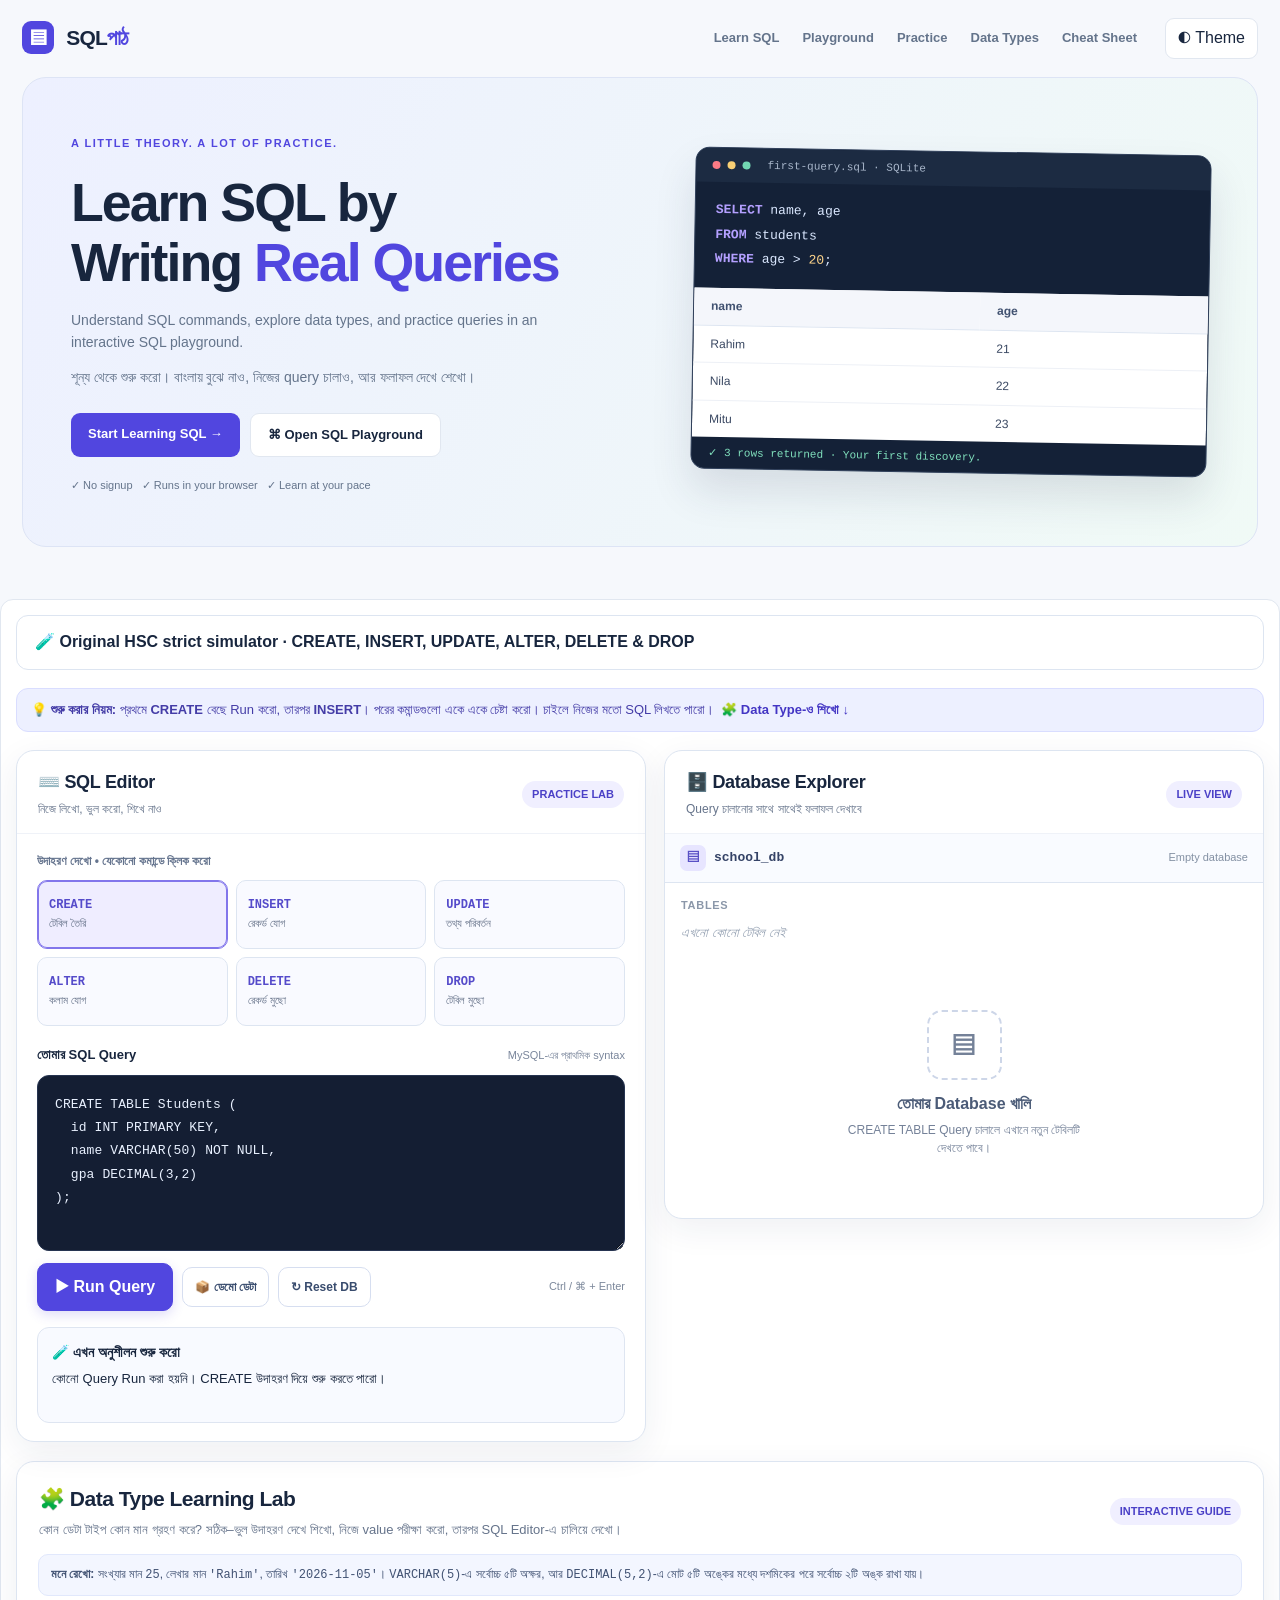
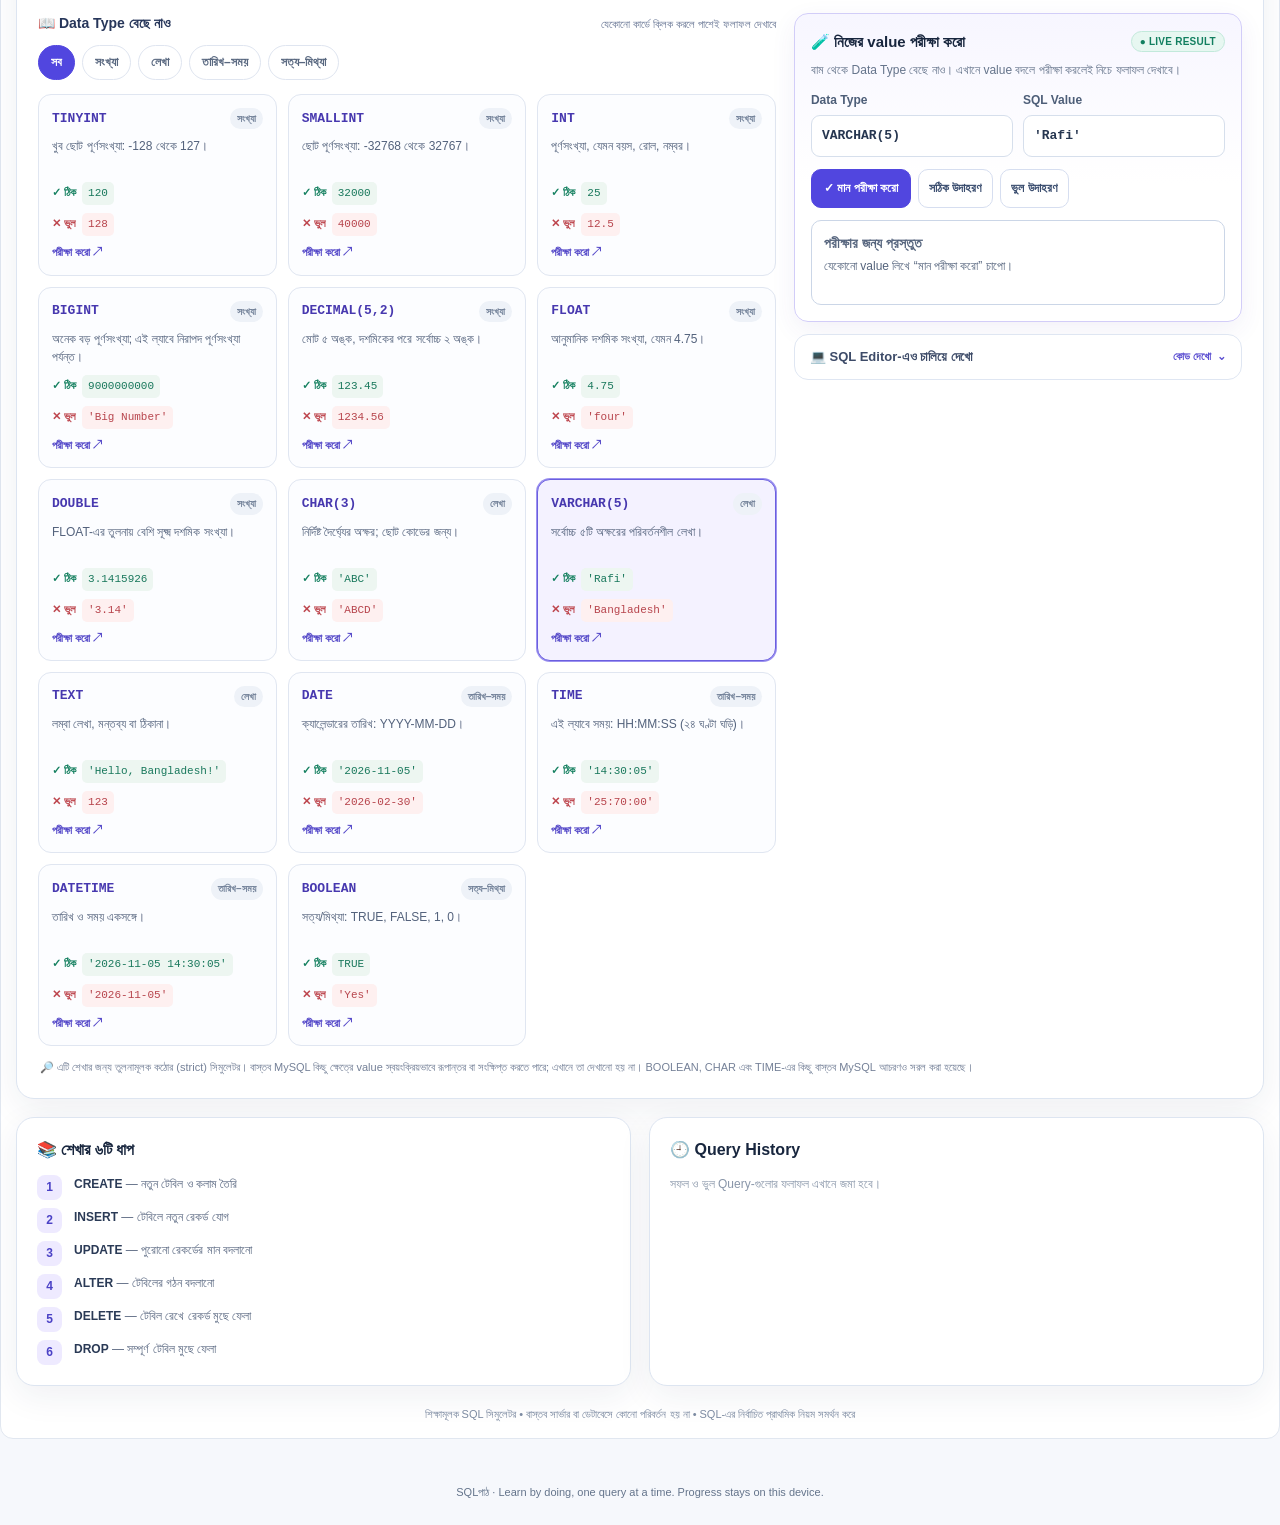
==== commit 53053ce1: "Add SQL learning resources: Implement pages for learning, playground, practice, data types, and chea" ====
--- a/index.html
+++ b/index.html
@@ -7,1379 +7,19 @@
   <meta name="color-scheme" content="light">
   <link rel="icon" type="image/svg+xml" href="data:image/svg+xml,%3Csvg xmlns='http://www.w3.org/2000/svg' viewBox='0 0 64 64'%3E%3Crect width='64' height='64' rx='14' fill='%235146df'/%3E%3Cellipse cx='32' cy='17' rx='17' ry='7' fill='none' stroke='white' stroke-width='4'/%3E%3Cpath d='M15 17v29c0 4 8 7 17 7s17-3 17-7V17M15 31c0 4 8 7 17 7s17-3 17-7M15 44c0 4 8 7 17 7s17-3 17-7' fill='none' stroke='white' stroke-width='4' stroke-linecap='round' stroke-linejoin='round'/%3E%3C/svg%3E">
   <title>SQLপাঠ — Learn SQL by Writing Real Queries</title>
-  <style>
-    :root {
-      --ink: #14213b;
-      --muted: #66748b;
-      --line: #dde5f1;
-      --bg: #f4f7fc;
-      --blue: #5146df;
-      --blue2: #6e62e8;
-      --mint: #0d906f;
-      --rose: #c64c51;
-      --white: #fff;
-      --code: #141e33;
-      --shadow: 0 10px 34px rgba(25, 40, 84, .07)
-    }
-
-    * {
-      box-sizing: border-box
-    }
-
-    html {
-      scroll-behavior: smooth
-    }
-
-    body {
-      margin: 0;
-      background: var(--bg);
-      color: var(--ink);
-      font-family: ui-sans-serif, -apple-system, BlinkMacSystemFont, "Noto Sans Bengali", "Hind Siliguri", "Segoe UI", sans-serif;
-      line-height: 1.55
-    }
-
-    button,
-    textarea {
-      font: inherit
-    }
-
-    button {
-      cursor: pointer
-    }
-
-    button:focus-visible,
-    textarea:focus-visible {
-      outline: 3px solid #a5a1ff;
-      outline-offset: 3px
-    }
-
-    .container {
-      max-width: 1330px;
-      margin: auto;
-      padding: 24px 22px 46px
-    }
-
-    .hero {
-      border-radius: 22px;
-      background: linear-gradient(112deg, #17264b 0%, #322c79 52%, #544bc4 100%);
-      padding: 29px 32px;
-      color: #fff;
-      position: relative;
-      overflow: hidden;
-      box-shadow: 0 12px 32px rgba(34, 37, 107, .15)
-    }
-
-    .hero:before {
-      content: '';
-      position: absolute;
-      width: 250px;
-      height: 250px;
-      right: -40px;
-      top: -105px;
-      border: 1px solid rgba(255, 255, 255, .18);
-      border-radius: 50%;
-      box-shadow: 0 0 0 50px rgba(255, 255, 255, .035), 0 0 0 110px rgba(255, 255, 255, .025)
-    }
-
-    .eyebrow {
-      display: inline-flex;
-      align-items: center;
-      gap: 9px;
-      background: rgba(255, 255, 255, .13);
-      border: 1px solid rgba(255, 255, 255, .2);
-      border-radius: 100px;
-      padding: 5px 11px;
-      font-size: 12px;
-      letter-spacing: .9px;
-      font-weight: 800
-    }
-
-    .dot {
-      width: 7px;
-      height: 7px;
-      border-radius: 50%;
-      background: #4ce3ae;
-      display: inline-block
-    }
-
-    .hero h1 {
-      font-size: clamp(27px, 4vw, 39px);
-      line-height: 1.24;
-      margin: 13px 0 5px;
-      letter-spacing: -.8px
-    }
-
-    .hero p {
-      max-width: 770px;
-      opacity: .88;
-      font-size: 14px;
-      margin: 0
-    }
-
-    .hero-stats {
-      display: flex;
-      flex-wrap: wrap;
-      gap: 9px;
-      margin-top: 20px
-    }
-
-    .hero-stats span {
-      padding: 7px 12px;
-      border-radius: 9px;
-      border: 1px solid rgba(255, 255, 255, .19);
-      background: rgba(255, 255, 255, .09);
-      font-size: 13px
-    }
-
-    .hero-stats strong {
-      font-size: 15px;
-      margin-right: 4px
-    }
-
-    .tip {
-      background: #edf0ff;
-      color: #443ca7;
-      border: 1px solid #d9ddff;
-      border-radius: 12px;
-      padding: 11px 14px;
-      font-size: 13px;
-      margin: 16px 0 18px
-    }
-
-    .layout {
-      display: grid;
-      grid-template-columns: minmax(0, 1.05fr) minmax(0, 1fr);
-      gap: 18px;
-      align-items: start
-    }
-
-    .panel {
-      background: #fff;
-      border: 1px solid var(--line);
-      box-shadow: var(--shadow);
-      border-radius: 18px;
-      overflow: hidden
-    }
-
-    .panel-head {
-      padding: 18px 21px 14px;
-      border-bottom: 1px solid #eff2f8;
-      display: flex;
-      align-items: center;
-      justify-content: space-between;
-      gap: 10px
-    }
-
-    .panel-title {
-      margin: 0;
-      font-size: 18px;
-      letter-spacing: -.3px
-    }
-
-    .panel-sub {
-      color: var(--muted);
-      font-size: 12px;
-      margin: 3px 0 0
-    }
-
-    .badge {
-      font-size: 11px;
-      background: #f0efff;
-      color: #4b41c7;
-      border-radius: 50px;
-      padding: 5px 10px;
-      font-weight: 800;
-      white-space: nowrap
-    }
-
-    .section-in {
-      padding: 18px 20px
-    }
-
-    .guide-label {
-      font-size: 12px;
-      font-weight: 800;
-      color: #65748e;
-      margin-bottom: 10px;
-      display: block
-    }
-
-    .query-buttons {
-      display: grid;
-      grid-template-columns: repeat(3, minmax(0, 1fr));
-      gap: 8px
-    }
-
-    .query-chip {
-      border: 1px solid var(--line);
-      border-radius: 10px;
-      background: #f9faff;
-      text-align: left;
-      padding: 11px 11px;
-      min-height: 69px;
-      transition: background .15s, border-color .15s
-    }
-
-    .query-chip:hover {
-      border-color: #b1aaff;
-      background: #f1efff
-    }
-
-    .query-chip.active {
-      background: #efedff;
-      border-color: #8276eb;
-      box-shadow: inset 0 0 0 1px #8276eb
-    }
-
-    .query-chip .chip-name {
-      font: 800 12px ui-monospace, Menlo, Consolas, monospace;
-      display: block;
-      color: #554bca
-    }
-
-    .query-chip .chip-desc {
-      font-size: 11px;
-      display: block;
-      color: #67738a;
-      margin-top: 3px
-    }
-
-    .editor-top {
-      display: flex;
-      justify-content: space-between;
-      align-items: center;
-      gap: 10px;
-      margin: 19px 0 9px
-    }
-
-    .editor-top label {
-      font-size: 13px;
-      font-weight: 800
-    }
-
-    .editor-top span {
-      font-size: 11px;
-      color: #7b879c
-    }
-
-    .editor {
-      display: block;
-      width: 100%;
-      min-height: 176px;
-      resize: vertical;
-      background: var(--code);
-      color: #e9f1ff;
-      border: 1px solid #263451;
-      border-radius: 12px;
-      padding: 17px;
-      font-size: 13px;
-      line-height: 1.8;
-      letter-spacing: .1px;
-      font-family: ui-monospace, SFMono-Regular, Menlo, Consolas, monospace;
-      tab-size: 2
-    }
-
-    .editor::placeholder {
-      color: #8696b6
-    }
-
-    .actions {
-      display: flex;
-      gap: 9px;
-      align-items: center;
-      flex-wrap: wrap;
-      margin-top: 12px
-    }
-
-    .primary {
-      background: var(--blue);
-      color: #fff;
-      border: 1px solid var(--blue);
-      font-weight: 800;
-      padding: 11px 17px;
-      border-radius: 10px;
-      box-shadow: 0 4px 12px rgba(84, 72, 219, .19)
-    }
-
-    .primary:hover {
-      background: #3d33c6
-    }
-
-    .secondary {
-      border: 1px solid #d6def0;
-      background: #fff;
-      color: #394c6e;
-      font-weight: 700;
-      padding: 10px 12px;
-      border-radius: 10px;
-      font-size: 12px
-    }
-
-    .secondary:hover {
-      background: #f6f7fc
-    }
-
-    .keyboard {
-      font-size: 11px;
-      color: #7c889b;
-      margin-left: auto
-    }
-
-    .console-result {
-      margin-top: 16px;
-      border-radius: 12px;
-      border: 1px solid #dee5f1;
-      background: #f8faff;
-      padding: 14px;
-      min-height: 96px
-    }
-
-    .console-result.good {
-      background: #effaf6;
-      border-color: #b9ead6
-    }
-
-    .console-result.bad {
-      background: #fff5f5;
-      border-color: #f0c9cd
-    }
-
-    .result-title {
-      font-weight: 850;
-      font-size: 14px;
-      margin-bottom: 5px
-    }
-
-    .good .result-title {
-      color: #07815f
-    }
-
-    .bad .result-title {
-      color: #bb393d
-    }
-
-    .result-msg {
-      font-size: 13px;
-      white-space: pre-wrap;
-      overflow-wrap: anywhere
-    }
-
-    .result-hint {
-      font-size: 12px;
-      color: #65738e;
-      margin-top: 6px
-    }
-
-    .result-code {
-      display: block;
-      margin-top: 9px;
-      font-family: monospace;
-      color: #42536a;
-      font-size: 12px
-    }
-
-    .explorer-head {
-      display: flex;
-      align-items: center;
-      gap: 8px;
-      flex-wrap: wrap;
-      padding: 11px 15px;
-      background: #f9fbff;
-      border-bottom: 1px solid var(--line)
-    }
-
-    .db-icon {
-      height: 26px;
-      width: 26px;
-      display: inline-grid;
-      place-items: center;
-      background: #e7e5ff;
-      border-radius: 7px;
-      color: #5850c5
-    }
-
-    .db-name {
-      font: 800 13px ui-monospace, monospace;
-      color: #354367
-    }
-
-    .db-meta {
-      margin-left: auto;
-      color: #8390a3;
-      font-size: 11px
-    }
-
-    .tables-bar {
-      padding: 14px 16px 11px
-    }
-
-    .tables-bar-label {
-      font-size: 11px;
-      font-weight: 800;
-      text-transform: uppercase;
-      color: #8b97a9;
-      letter-spacing: .7px;
-      margin-bottom: 9px
-    }
-
-    .table-list {
-      display: flex;
-      flex-wrap: wrap;
-      gap: 8px;
-      min-height: 34px
-    }
-
-    .table-tab {
-      background: #fff;
-      color: #344263;
-      border: 1px solid #dce3ee;
-      border-radius: 9px;
-      padding: 7px 10px;
-      font-size: 12px;
-      font-weight: 750
-    }
-
-    .table-tab.selected {
-      background: #eceaff;
-      color: #4135b9;
-      border-color: #8f87ec
-    }
-
-    .table-tab small {
-      display: inline-block;
-      color: #78879c;
-      margin-left: 7px
-    }
-
-    .empty-tabs {
-      color: #97a3b4;
-      font-size: 13px;
-      font-style: italic
-    }
-
-    .table-detail {
-      padding: 14px 16px 17px;
-      min-height: 250px
-    }
-
-    .detail-top {
-      display: flex;
-      align-items: center;
-      justify-content: space-between;
-      gap: 12px;
-      margin-bottom: 13px
-    }
-
-    .detail-top h3 {
-      margin: 0;
-      font-size: 15px;
-      overflow-wrap: anywhere
-    }
-
-    .switch {
-      background: #f2f5fc;
-      padding: 3px;
-      border-radius: 9px;
-      display: flex;
-      gap: 3px
-    }
-
-    .switch button {
-      border: 0;
-      background: transparent;
-      border-radius: 7px;
-      padding: 6px 11px;
-      font-size: 12px;
-      font-weight: 750;
-      color: #73819a
-    }
-
-    .switch button.active {
-      background: #fff;
-      color: #473acc;
-      box-shadow: 0 1px 5px #dfe3ee
-    }
-
-    .table-wrap {
-      overflow: auto;
-      border: 1px solid #dfe5ef;
-      border-radius: 10px;
-      max-height: 360px
-    }
-
-    table {
-      border-collapse: collapse;
-      min-width: 100%;
-      font-size: 12px;
-      text-align: left
-    }
-
-    th {
-      background: #f4f6fb;
-      color: #405170;
-      padding: 10px 11px;
-      white-space: nowrap;
-      border-bottom: 1px solid #dde5f1
-    }
-
-    td {
-      padding: 10px 11px;
-      color: #3a4862;
-      border-bottom: 1px solid #edf0f6;
-      white-space: nowrap
-    }
-
-    tr:last-child td {
-      border-bottom: 0
-    }
-
-    .type {
-      font-family: ui-monospace, monospace;
-      color: #5546c2;
-      font-size: 11px
-    }
-
-    .null {
-      font-family: monospace;
-      color: #a1aabc;
-      font-style: italic
-    }
-
-    .pill {
-      display: inline-block;
-      font: 700 10px ui-monospace, monospace;
-      background: #edf7f3;
-      color: #188866;
-      padding: 3px 6px;
-      border-radius: 5px
-    }
-
-    .no-rows {
-      padding: 16px;
-      color: #8e9aab;
-      text-align: center;
-      font-size: 13px
-    }
-
-    .empty-db {
-      text-align: center;
-      padding: 28px 14px;
-      color: #748198
-    }
-
-    .empty-db .illustration {
-      margin: auto auto 12px;
-      border: 2px dashed #cdd6e8;
-      border-radius: 15px;
-      width: 75px;
-      height: 70px;
-      display: grid;
-      place-items: center;
-      font-size: 30px
-    }
-
-    .empty-db strong {
-      display: block;
-      color: #4b5b77;
-      margin-bottom: 4px
-    }
-
-    .empty-db p {
-      font-size: 12px;
-      max-width: 240px;
-      margin: 0 auto
-    }
-
-    .note {
-      font-size: 11px;
-      color: #8592a8;
-      padding-top: 10px
-    }
-
-    .lower {
-      display: grid;
-      grid-template-columns: 1fr 1fr;
-      gap: 18px;
-      margin-top: 18px
-    }
-
-    .lower .panel {
-      padding: 20px
-    }
-
-    .lower h2 {
-      font-size: 16px;
-      margin: 0 0 12px
-    }
-
-    .guide-steps {
-      display: grid;
-      gap: 8px
-    }
-
-    .step {
-      display: flex;
-      gap: 12px;
-      font-size: 12px;
-      color: #596780;
-      align-items: flex-start
-    }
-
-    .step b {
-      background: #eeeaff;
-      color: #4b42c6;
-      display: inline-flex;
-      flex: none;
-      width: 25px;
-      height: 25px;
-      border-radius: 8px;
-      align-items: center;
-      justify-content: center;
-      font-size: 12px
-    }
-
-    .step strong {
-      color: #2a3a56
-    }
-
-    .log {
-      display: grid;
-      gap: 9px;
-      max-height: 223px;
-      overflow: auto
-    }
-
-    .log-item {
-      border-left: 3px solid #5a50d9;
-      padding: 3px 10px;
-      font-size: 12px
-    }
-
-    .log-item.err {
-      border-left-color: #d15e64
-    }
-
-    .log-item strong {
-      display: block;
-      color: #30415e
-    }
-
-    .log-item small {
-      color: #8290a4
-    }
-
-    .log-empty {
-      font-size: 12px;
-      color: #8996a9
-    }
-
-    .footer {
-      text-align: center;
-      margin-top: 20px;
-      font-size: 11px;
-      color: #7c8aa1
-    }
-
-    @media(max-width:900px) {
-      .layout {
-        grid-template-columns: 1fr
-      }
-
-      .lower {
-        grid-template-columns: 1fr 1fr
-      }
-
-      .container {
-        padding: 13px 12px 30px
-      }
-
-      .hero {
-        padding: 23px 21px
-      }
-
-      .panel-head {
-        padding: 15px
-      }
-
-      .section-in {
-        padding: 15px
-      }
-    }
-
-    @media(max-width:540px) {
-      .query-buttons {
-        grid-template-columns: repeat(2, minmax(0, 1fr))
-      }
-
-      .lower {
-        grid-template-columns: 1fr
-      }
-
-      .hero h1 {
-        font-size: 26px
-      }
-
-      .keyboard {
-        width: 100%;
-        margin-left: 0
-      }
-
-      .detail-top {
-        align-items: flex-start;
-        flex-direction: column
-      }
-
-      .hero-stats {
-        gap: 6px
-      }
-    }
-
-    /* Data Type শেখার ল্যাব */
-    .datatype-section {
-      margin-top: 19px
-    }
-
-    .datatype-heading {
-      display: flex;
-      align-items: center;
-      justify-content: space-between;
-      flex-wrap: wrap;
-      gap: 10px;
-      padding: 21px 22px 14px
-    }
-
-    .datatype-heading h2 {
-      font-size: 21px;
-      margin: 0 0 4px;
-      letter-spacing: -.5px
-    }
-
-    .datatype-heading p {
-      color: var(--muted);
-      font-size: 13px;
-      margin: 0;
-      max-width: 770px
-    }
-
-    .dtype-body {
-      padding: 0 21px 22px
-    }
-
-    .dtype-notice {
-      font-size: 12px;
-      border-radius: 10px;
-      padding: 10px 12px;
-      margin: 0 0 17px;
-      background: #f3f6ff;
-      border: 1px solid #e1e8fc;
-      color: #415273
-    }
-
-    .dtype-filters {
-      display: flex;
-      flex-wrap: wrap;
-      gap: 7px;
-      margin-bottom: 14px
-    }
-
-    .dtype-filter {
-      background: #fff;
-      border: 1px solid #dfe5f0;
-      border-radius: 100px;
-      padding: 7px 12px;
-      color: #596880;
-      font-size: 12px;
-      font-weight: 750
-    }
-
-    .dtype-filter.active {
-      background: #5146df;
-      border-color: #5146df;
-      color: #fff
-    }
-
-    .dtype-grid {
-      display: grid;
-      grid-template-columns: repeat(3, minmax(0, 1fr));
-      gap: 11px
-    }
-
-    .dtype-card {
-      appearance: none;
-      display: flex;
-      flex-direction: column;
-      align-items: stretch;
-      text-align: left;
-      width: 100%;
-      min-height: 171px;
-      background: #fcfdff;
-      border: 1px solid #e0e6f1;
-      border-radius: 13px;
-      padding: 13px;
-      gap: 8px;
-      color: inherit;
-      transition: .15s
-    }
-
-    .dtype-card:hover {
-      border-color: #8276e8;
-      background: #f9f8ff;
-      transform: translateY(-1px)
-    }
-
-    .dtype-card.selected {
-      border-color: #6b5fdf;
-      background: #f4f2ff;
-      box-shadow: 0 0 0 1px #9c92f0
-    }
-
-    .dtype-top {
-      display: flex;
-      gap: 9px;
-      align-items: center;
-      justify-content: space-between;
-      flex-wrap: wrap
-    }
-
-    .dtype-title {
-      font-size: 13px;
-      color: #4738af;
-      font-family: ui-monospace, SFMono-Regular, Menlo, monospace;
-      font-weight: 850
-    }
-
-    .dtype-kind {
-      color: #74839a;
-      font-size: 10px;
-      font-weight: 800;
-      border-radius: 30px;
-      background: #eef2f8;
-      padding: 3px 7px
-    }
-
-    .dtype-descr {
-      font-size: 12px;
-      color: #53627c;
-      line-height: 1.5;
-      min-height: 37px
-    }
-
-    .dtype-sample {
-      display: flex;
-      flex-wrap: wrap;
-      gap: 6px;
-      align-items: baseline;
-      font-size: 11px
-    }
-
-    .dtype-sample em {
-      font-style: normal;
-      color: #158060;
-      font-size: 11px;
-      font-weight: 850;
-      white-space: nowrap
-    }
-
-    .dtype-sample.invalid em {
-      color: #bd454d
-    }
-
-    .dtype-sample code {
-      font-size: 11px;
-      background: #edf6f1;
-      color: #19785c;
-      padding: 3px 6px;
-      border-radius: 5px;
-      overflow-wrap: anywhere;
-      word-break: break-word;
-      white-space: normal
-    }
-
-    .dtype-sample.invalid code {
-      background: #fef0f0;
-      color: #b7444c
-    }
-
-    .dtype-bottom {
-      margin-top: auto;
-      font-size: 11px;
-      font-weight: 800;
-      color: #5347c8
-    }
-
-    .dtype-workbench {
-      display: grid;
-      grid-template-columns: minmax(0, .95fr) minmax(0, 1.05fr);
-      gap: 15px;
-      margin-top: 18px
-    }
-
-    .dtype-checker,
-    .dtype-explain {
-      border: 1px solid #dfe6f2;
-      border-radius: 14px;
-      padding: 16px;
-      background: #fbfcff
-    }
-
-    .dtype-checker h3,
-    .dtype-explain h3 {
-      font-size: 15px;
-      margin: 0 0 7px
-    }
-
-    .dtype-mini {
-      font-size: 12px;
-      color: #65748b;
-      margin: 0 0 12px
-    }
-
-    .dtype-input-row {
-      display: grid;
-      grid-template-columns: 1fr 1fr;
-      gap: 10px
-    }
-
-    .dtype-input-row label {
-      display: block;
-      font-size: 12px;
-      color: #4d5e78;
-      font-weight: 750
-    }
-
-    .dtype-input-row input {
-      width: 100%;
-      display: block;
-      margin-top: 5px;
-      border: 1px solid #d6dfec;
-      border-radius: 9px;
-      background: #fff;
-      padding: 10px;
-      color: #263650;
-      font-family: ui-monospace, SFMono-Regular, Menlo, Consolas, monospace;
-      font-size: 13px;
-      min-width: 0
-    }
-
-    .dtype-actions {
-      display: flex;
-      gap: 7px;
-      margin-top: 12px;
-      flex-wrap: wrap
-    }
-
-    .dtype-actions .secondary {
-      padding: 9px 10px
-    }
-
-    .dtype-actions .primary {
-      padding: 9px 12px;
-      font-size: 12px;
-      box-shadow: none
-    }
-
-    .dtype-check-result {
-      border: 1px dashed #cbd6e7;
-      border-radius: 10px;
-      padding: 12px;
-      margin-top: 12px;
-      background: #fff;
-      min-height: 73px;
-      font-size: 12px;
-      color: #55647d
-    }
-
-    .dtype-check-result.ok {
-      background: #effaf6;
-      border-color: #a4dbc7;
-      color: #146e54
-    }
-
-    .dtype-check-result.error {
-      background: #fff5f5;
-      border-color: #eebdc0;
-      color: #a93341
-    }
-
-    .dtype-check-result strong {
-      display: block;
-      font-size: 13px;
-      margin-bottom: 3px
-    }
-
-    .dtype-check-result p {
-      margin: 0;
-      overflow-wrap: anywhere
-    }
-
-    .dtype-explain h3 {
-      margin-bottom: 4px
-    }
-
-    .dtype-explain .dtype-example-block {
-      background: #18233d;
-      color: #e8f0ff;
-      white-space: pre-wrap;
-      overflow-wrap: anywhere;
-      padding: 14px;
-      border-radius: 11px;
-      font: 12px/1.65 ui-monospace, Menlo, Consolas, monospace;
-      margin: 12px 0
-    }
-
-    .dtype-explain .dtype-foot {
-      font-size: 12px;
-      color: #66758e;
-      margin: 7px 0 0
-    }
-
-    .dtype-explain .secondary {
-      font-size: 12px
-    }
-
-    .dtype-inline-link {
-      color: #4335c4;
-      text-decoration: none;
-      font-weight: 800
-    }
-
-    .dtype-inline-link:hover {
-      text-decoration: underline
-    }
-
-    .type-inspect {
-      color: #5044b6;
-      background: #f4f2ff;
-      border: 1px solid #e2dfff;
-      border-radius: 6px;
-      padding: 4px 7px;
-      font: 750 11px ui-monospace, monospace;
-      cursor: pointer
-    }
-
-    .type-inspect:hover {
-      background: #e6e0ff
-    }
-
-    .dtype-footnote {
-      color: #758198;
-      font-size: 11px;
-      margin: 13px 2px 0
-    }
-
-    @media(max-width:980px) {
-      .dtype-grid {
-        grid-template-columns: repeat(2, minmax(0, 1fr))
-      }
-    }
-
-    @media(max-width:700px) {
-      .dtype-workbench {
-        grid-template-columns: 1fr
-      }
-
-      .dtype-heading {
-        padding: 18px 15px 11px
-      }
-
-      .dtype-body {
-        padding: 0 14px 17px
-      }
-
-      .dtype-grid {
-        grid-template-columns: repeat(2, minmax(0, 1fr))
-      }
-
-      .dtype-card {
-        padding: 11px;
-        min-height: 182px
-      }
-    }
-
-    @media(max-width:440px) {
-      .dtype-grid {
-        grid-template-columns: 1fr
-      }
-
-      .dtype-card {
-        min-height: 0
-      }
-
-      .dtype-descr {
-        min-height: 0
-      }
-
-      .dtype-input-row {
-        grid-template-columns: 1fr
-      }
-
-      .dtype-checker,
-      .dtype-explain {
-        padding: 13px
-      }
-    }
-
-    /* 2026 UI improvement: data type cards and live checker share the same row. */
-    .datatype-section {
-      overflow: visible
-    }
-
-    .dtype-learning-layout {
-      display: grid;
-      grid-template-columns: minmax(0, 1.4fr) minmax(340px, .85fr);
-      gap: 18px;
-      align-items: start
-    }
-
-    .dtype-guide-pane {
-      min-width: 0
-    }
-
-    .dtype-pane-title {
-      display: flex;
-      align-items: baseline;
-      justify-content: space-between;
-      flex-wrap: wrap;
-      gap: 4px 10px;
-      margin: 0 0 11px
-    }
-
-    .dtype-pane-title strong {
-      font-size: 14px;
-      color: #27365a
-    }
-
-    .dtype-pane-title span {
-      font-size: 11px;
-      color: #697795
-    }
-
-    .dtype-guide-pane .dtype-grid {
-      grid-template-columns: repeat(2, minmax(0, 1fr))
-    }
-
-    .dtype-workbench {
-      display: flex;
-      flex-direction: column;
-      gap: 12px;
-      margin-top: 0;
-      min-width: 0;
-      position: sticky;
-      top: 16px
-    }
-
-    .dtype-checker {
-      background: linear-gradient(180deg, #f7f6ff 0%, #fff 55%);
-      border-color: #d2cdf8;
-      box-shadow: 0 8px 26px rgba(71, 56, 156, .07)
-    }
-
-    .dtype-checker-top {
-      display: flex;
-      align-items: center;
-      justify-content: space-between;
-      flex-wrap: wrap;
-      gap: 7px;
-      margin-bottom: 8px
-    }
-
-    .dtype-checker-top h3 {
-      margin: 0
-    }
-
-    .dtype-live-chip {
-      font: 800 10px ui-sans-serif, -apple-system, 'Segoe UI', sans-serif;
-      letter-spacing: .25px;
-      color: #127f60;
-      background: #e7f7f1;
-      border: 1px solid #c2e9db;
-      padding: 4px 8px;
-      border-radius: 99px;
-      white-space: nowrap
-    }
-
-    .dtype-checker .dtype-input-row {
-      grid-template-columns: minmax(0, 1fr) minmax(0, 1fr)
-    }
-
-    .dtype-checker .dtype-actions {
-      gap: 7px
-    }
-
-    .dtype-checker .dtype-check-result {
-      border-style: solid;
-      min-height: 85px
-    }
-
-    .dtype-check-result strong {
-      font-size: 14px
-    }
-
-    .dtype-explain {
-      padding: 0;
-      overflow: hidden;
-      background: #fff
-    }
-
-    .dtype-explain summary {
-      cursor: pointer;
-      list-style: none;
-      padding: 12px 15px;
-      font-weight: 800;
-      font-size: 13px;
-      color: #3d4b68;
-      display: flex;
-      align-items: center;
-      justify-content: space-between;
-      gap: 9px
-    }
-
-    .dtype-explain summary::-webkit-details-marker {
-      display: none
-    }
-
-    .dtype-explain summary span {
-      font-size: 11px;
-      font-weight: 750;
-      color: #5a4dd0
-    }
-
-    .dtype-explain[open] summary {
-      border-bottom: 1px solid #e6e9f2
-    }
-
-    .dtype-explain summary .dtype-code-toggle::after {
-      content: "⌄";
-      display: inline-block;
-      margin-left: 6px;
-      transition: transform .18s ease;
-      transform-origin: center
-    }
-
-    .dtype-explain[open] summary .dtype-code-toggle::after {
-      transform: rotate(180deg)
-    }
-
-    .dtype-explain-inner {
-      padding: 13px 15px 15px
-    }
-
-    .dtype-explain .dtype-example-block {
-      margin: 8px 0 11px;
-      max-height: 210px;
-      overflow: auto
-    }
-
-    .dtype-card-result {
-      display: none
-    }
-
-    @media(min-width:1180px) {
-      .dtype-guide-pane .dtype-grid {
-        grid-template-columns: repeat(3, minmax(0, 1fr))
-      }
-    }
-
-    @media(max-width:1050px) {
-      .dtype-learning-layout {
-        grid-template-columns: minmax(0, 1fr) minmax(305px, .9fr);
-        gap: 13px
-      }
-
-      .dtype-checker .dtype-input-row {
-        grid-template-columns: 1fr
-      }
-
-      .dtype-checker .dtype-actions .primary {
-        width: 100%
-      }
-    }
-
-    @media(max-width:760px) {
-      .dtype-learning-layout {
-        grid-template-columns: minmax(0, 1fr)
-      }
-
-      .dtype-workbench {
-        order: 0;
-        position: static
-      }
-
-      .dtype-guide-pane {
-        order: 1
-      }
-
-      .dtype-checker .dtype-input-row {
-        grid-template-columns: repeat(2, minmax(0, 1fr))
-      }
-
-      .dtype-checker .dtype-actions .primary {
-        width: auto
-      }
-
-      .dtype-guide-pane .dtype-grid {
-        grid-template-columns: repeat(2, minmax(0, 1fr))
-      }
-
-      .dtype-pane-title {
-        margin-top: 7px
-      }
-
-      .dtype-card.selected .dtype-card-result {
-        display: block;
-        background: #e7f7f1;
-        color: #116b50;
-        padding: 8px;
-        border-radius: 8px;
-        font-size: 11px;
-        font-weight: 700;
-        line-height: 1.6
-      }
-
-      .dtype-card.selected .dtype-card-result code {
-        color: #086b4d
-      }
-    }
-
-    @media(max-width:510px) {
-      .dtype-checker .dtype-input-row {
-        grid-template-columns: 1fr
-      }
-
-      .dtype-guide-pane .dtype-grid {
-        grid-template-columns: 1fr
-      }
-
-      .dtype-guide-pane .dtype-card {
-        min-height: 0
-      }
-
-      .dtype-guide-pane .dtype-card .dtype-descr {
-        min-height: 0
-      }
-    }
-  </style>
+  <link rel="stylesheet" href="assets/app.css">
+
   <link rel="stylesheet" href="assets/platform.css">
   <meta name="description" content="Learn SQL in Bangla with interactive lessons, an isolated SQLite playground, data types and practice challenges.">
 </head>
 
 <body>
-<a href="#learning" class="skip">Skip to lessons</a>
-<nav class="site-nav" aria-label="Main navigation"><a href="#home" class="brand"><b>▤</b> SQL<span>পাঠ</span></a><div class="nav-links"><a href="#learning">Learn SQL</a><a href="#playground">Playground</a><a href="#practice">Practice</a><a href="#datatype-academy">Data Types</a><a href="#cheatsheet">Cheat Sheet</a></div><button id="theme-toggle" class="theme-btn" type="button" aria-label="Switch color theme">◐ Theme</button></nav>
-<div class="platform" id="home">
-<header class="welcome"><div><span class="overline">A little theory. A lot of practice.</span><h1>Learn SQL by<br>Writing <em>Real Queries</em></h1><p>Understand SQL commands, explore data types, and practice queries in an interactive SQL playground.</p><p>শূন্য থেকে শুরু করো। বাংলায় বুঝে নাও, নিজের query চালাও, আর ফলাফল দেখে শেখো।</p><div class="cta-row"><a class="cta" href="#learning">Start Learning SQL →</a><a class="cta outline" href="#playground">⌘ Open SQL Playground</a></div><div class="hero-proof">✓ No signup &nbsp; ✓ Runs in your browser &nbsp; ✓ Learn at your pace</div></div><div class="preview" aria-label="SQL example preview"><div class="preview-top"><i class="window-dot"></i><i class="window-dot"></i><i class="window-dot"></i><span style="margin-left:10px">first-query.sql · SQLite</span></div><pre><span class="sql-keyword">SELECT</span> name, age
+<a href="#home" class="skip">Skip to content</a>
+<nav class="site-nav" aria-label="Main navigation"><a href="index.html" class="brand"><b>▤</b> SQL<span>পাঠ</span></a><div class="nav-links"><a href="learn.html">Learn SQL</a><a href="playground.html">Playground</a><a href="practice.html">Practice</a><a href="data-types.html">Data Types</a><a href="cheat-sheet.html">Cheat Sheet</a></div><button id="theme-toggle" class="theme-btn" type="button" aria-label="Switch color theme">◐ Theme</button></nav>
+<div class="platform" id="home"><div class="welcome-wrap"><header class="welcome"><div><span class="overline">A little theory. A lot of practice.</span><h1>Learn SQL by<br>Writing <em>Real Queries</em></h1><p>Understand SQL commands, explore data types, and practice queries in an interactive SQL playground.</p><p>শূন্য থেকে শুরু করো। বাংলায় বুঝে নাও, নিজের query চালাও, আর ফলাফল দেখে শেখো।</p><div class="cta-row"><a class="cta" href="learn.html">Start Learning SQL →</a><a class="cta outline" href="playground.html">⌘ Open SQL Playground</a></div><div class="hero-proof">✓ No signup &nbsp; ✓ Runs in your browser &nbsp; ✓ Learn at your pace</div></div><div class="preview" aria-label="SQL example preview"><div class="preview-top"><i class="window-dot"></i><i class="window-dot"></i><i class="window-dot"></i><span style="margin-left:10px">first-query.sql · SQLite</span></div><pre><span class="sql-keyword">SELECT</span> name, age
 <span class="sql-keyword">FROM</span> students
-<span class="sql-keyword">WHERE</span> age &gt; <span class="sql-number">20</span>;</pre><table><thead><tr><th>name</th><th>age</th></tr></thead><tbody><tr><td>Rahim</td><td>21</td></tr><tr><td>Nila</td><td>22</td></tr><tr><td>Mitu</td><td>23</td></tr></tbody></table><div class="preview-bottom">✓ 3 rows returned · Your first discovery.</div></div></header>
-<div class="section-top"><div><span class="overline">Your learning toolkit</span><h2>Small steps. Real understanding.</h2><p>SQL হলো relational database-এর তথ্য পড়া, যোগ করা ও বদলানোর ভাষা।</p></div><span class="progress-label" id="overall-progress"></span></div>
-<div class="path-grid"><a href="#learning" class="path-card"><span class="path-icon">01</span><h3>SQL Fundamentals</h3><p>টেবিল, row, column থেকে প্রথম SELECT।</p><small>Explore 30 lessons →</small></a><a href="#playground" class="path-card"><span class="path-icon">&gt;_</span><h3>Your SQL playground</h3><p>আসল SQLite query, তাৎক্ষণিক ফলাফল।</p><small>Write your first query →</small></a><a href="#datatype-academy" class="path-card"><span class="path-icon">Aa</span><h3>Know your data types</h3><p>সংখ্যা, লেখা, তারিখ—মান দিয়ে পরীক্ষা করো।</p><small>Explore data types →</small></a><a href="#practice" class="path-card"><span class="path-icon">✓</span><h3>Put it into practice</h3><p>সহজ থেকে কঠিন ১২টি practical challenge।</p><small>Solve a challenge →</small></a></div>
-<section id="learning" aria-label="SQL lessons"><div class="section-top"><div><span class="overline">01 / Learn the building blocks</span><h2>One concept at a time.</h2><p>বেছে নাও → বুঝে নাও → নিজে চালাও।</p></div><div><span id="lesson-progress" class="progress-label"></span><div class="progress-track"><div id="progress-fill" class="progress-fill"></div></div></div></div><div class="learn-shell"><details class="lesson-sidebar" open><summary>SQL lesson library</summary><label><span class="guide-label" style="margin:10px 0 0">Search topics</span><input class="search-input" id="lesson-search" type="search" placeholder="SELECT, JOIN, keys…"></label><label><span class="guide-label" style="margin:10px 0 0">Command category</span><select class="category-select" id="lesson-category"><option value="all">All topics</option><option>DDL</option><option>DML</option><option>DQL</option><option>DCL</option><option>TCL</option><option>Concept</option></select></label><div id="topic-list" class="topic-list"></div></details><article class="lesson-main" id="lesson-content" aria-live="polite"></article></div></section>
-<section id="playground" aria-label="SQLite playground"><div class="section-top"><div><span class="overline">02 / Learn by doing</span><h2>Your query. Your discovery.</h2><p>SQLite · শুধু এই tab-এর memory-তে চলে · ৫ সেকেন্ড query limit</p></div><span class="engine-tag" id="engine-state">Loading SQLite…</span></div><div class="workspace"><div class="play-panel"><div class="play-head"><h3>⌨ SQL Playground</h3><span class="progress-label">school.db / isolated sandbox</span></div><div class="play-body"><div class="editor-toolbar"><label for="query-example" class="progress-label">Example</label><select id="query-example" aria-label="Choose query example"></select><button type="button" class="small-btn" id="copy-query">Copy</button><button type="button" class="small-btn" id="clear-query">Clear</button></div><label for="query-editor" class="guide-label">Your SQL query</label><div class="code-editor"><pre id="line-numbers" class="line-numbers" aria-hidden="true">1</pre><div class="editor-stack"><pre class="editor-highlight" id="editor-highlight" aria-hidden="true"></pre><textarea id="query-editor" class="real-editor" aria-label="SQL query editor" spellcheck="false" autocapitalize="off" autocomplete="off" wrap="off">SELECT * FROM students;</textarea></div></div><div class="run-row"><button id="execute-query" type="button" class="primary" disabled>▶ Run Query</button><button id="reset-sandbox" type="button" class="small-btn" disabled>↻ Reset sample DB</button><small>Ctrl / ⌘ + Enter · Tab to indent</small></div><div id="execution-status" class="execution-status" role="status" aria-live="polite">Preparing your SQLite workspace…</div><div id="query-results" class="results"></div><details style="margin-top:15px"><summary class="progress-label">Recently practiced queries</summary><div id="recent-queries" class="recent-list"></div></details></div></div><aside class="play-panel" aria-label="SQLite database explorer"><div class="play-head"><h3>▤ Database explorer</h3><span class="engine-tag">LIVE SCHEMA</span></div><div class="play-body"><div id="sandbox-tabs" class="explorer-tabs"></div><div id="sandbox-table"></div><div id="sandbox-relationships" class="relationships"></div><p class="progress-label">PK = Primary key · FK = Foreign key<br>Explorer shows up to 100 rows per table.</p></div></aside></div></section>
-<section id="practice" aria-label="Practice challenges"><div class="section-top"><div><span class="overline">03 / Make it stick</span><h2>A little challenge goes a long way.</h2><p>প্রতিটি Check Answer নতুন sample data ব্যবহার করে; তোমার playground বদলায় না।</p></div><span id="challenge-progress" class="progress-label"></span></div><div class="exercise-card"><div class="exercise-controls"><select id="challenge-level" aria-label="Challenge difficulty"><option>All levels</option><option>Beginner</option><option>Intermediate</option><option>Advanced</option></select><select id="challenge-select" aria-label="Choose challenge"></select></div><div id="challenge-content"></div><div class="lesson-actions"><button type="button" class="primary" id="challenge-load">Try in playground ↑</button><button type="button" class="secondary" id="challenge-check" disabled>✓ Check Answer</button></div><p class="progress-label">Check Answer uses the current playground editor. Tables: students, departments, courses, enrollments.</p><div id="challenge-feedback" class="challenge-feedback" role="status" aria-live="polite"></div></div></section>
-<section aria-label="Learning roadmap"><div class="section-top"><div><span class="overline">Find your next step</span><h2>From curious to confident.</h2></div></div><div class="roadmap"><a href="#learning" data-lesson-link="0"><span class="overline">01 · Beginner</span><strong>Read & explore</strong><p>SELECT → WHERE → ORDER BY → Data types</p></a><a href="#learning" data-lesson-link="10"><span class="overline">02 · Intermediate</span><strong>Connect the dots</strong><p>GROUP BY → HAVING → JOIN → Subqueries</p></a><a href="#learning" data-lesson-link="24"><span class="overline">03 · Advanced</span><strong>Think in relationships</strong><p>Multiple JOINs → Constraints → Transactions</p></a></div></section>
-<section id="cheatsheet" aria-label="SQL cheat sheet"><div class="section-top"><div><span class="overline">Keep this close</span><h2>Your SQL cheat sheet.</h2><p>প্রয়োজনের সময় syntax দেখে নাও।</p></div><button type="button" class="small-btn" id="reset-progress">Reset learning progress</button></div><div id="cheat-grid" class="cheat-grid"></div></section>
-</div>
-
-  <details class="legacy-toggle" id="strict-simulator"><summary>🧪 Original HSC strict simulator · CREATE, INSERT, UPDATE, ALTER, DELETE &amp; DROP</summary><main class="container" id="sqlApp">
+<span class="sql-keyword">WHERE</span> age &gt; <span class="sql-number">20</span>;</pre><table><thead><tr><th>name</th><th>age</th></tr></thead><tbody><tr><td>Rahim</td><td>21</td></tr><tr><td>Nila</td><td>22</td></tr><tr><td>Mitu</td><td>23</td></tr></tbody></table><div class="preview-bottom">✓ 3 rows returned · Your first discovery.</div></div></header></div></div>
+  <section class="legacy-toggle" id="strict-simulator"><h2 class="legacy-title">🧪 Original HSC strict simulator · CREATE, INSERT, UPDATE, ALTER, DELETE &amp; DROP</h2><div class="container" id="sqlApp">
     <header class="hero">
       <span class="eyebrow"><i class="dot"></i> HSC ICT · CHAPTER 06 · LIVE PRACTICE</span>
       <h1>SQL Query Simulator</h1>
@@ -1527,9 +167,8 @@
     </div>
     <div class="footer">শিক্ষামূলক SQL সিমুলেটর • বাস্তব সার্ভার বা ডেটাবেসে কোনো পরিবর্তন হয় না • SQL-এর নির্বাচিত
       প্রাথমিক নিয়ম সমর্থন করে</div>
-  </main></details>
-  <div class="platform" id="datatype-home"></div>
-  <footer class="site-footer">SQLপাঠ · Learn by doing, one query at a time. Progress stays on this device. Database changes last until reset or reload.</footer>
+  </div></section>
+<footer class="site-footer">SQLপাঠ · Learn by doing, one query at a time. Progress stays on this device.</footer>
   <script>
     (() => {
       'use strict';
@@ -1777,8 +416,7 @@
       render();
     })();
   </script>
-  <script src="assets/curriculum.js"></script>
-  <script src="assets/platform.js"></script>
+
+<script>const themeToggle=document.getElementById('theme-toggle');let theme='light';try{theme=JSON.parse(localStorage.getItem('sqlpath-theme'))||'light';}catch{}document.documentElement.dataset.theme=theme;themeToggle.setAttribute('aria-pressed',String(theme==='dark'));themeToggle.addEventListener('click',()=>{const next=document.documentElement.dataset.theme==='dark'?'light':'dark';document.documentElement.dataset.theme=next;themeToggle.setAttribute('aria-pressed',String(next==='dark'));try{localStorage.setItem('sqlpath-theme',JSON.stringify(next));}catch{}});</script>
 </body>
-
-</html>+</html>
--- a/assets/app.css
+++ b/assets/app.css
@@ -0,0 +1,1370 @@
+:root {
+      --ink: #14213b;
+      --muted: #66748b;
+      --line: #dde5f1;
+      --bg: #f4f7fc;
+      --blue: #5146df;
+      --blue2: #6e62e8;
+      --mint: #0d906f;
+      --rose: #c64c51;
+      --white: #fff;
+      --code: #141e33;
+      --shadow: 0 10px 34px rgba(25, 40, 84, .07)
+    }
+
+    * {
+      box-sizing: border-box
+    }
+
+    html {
+      scroll-behavior: smooth
+    }
+
+    body {
+      margin: 0;
+      background: var(--bg);
+      color: var(--ink);
+      font-family: ui-sans-serif, -apple-system, BlinkMacSystemFont, "Noto Sans Bengali", "Hind Siliguri", "Segoe UI", sans-serif;
+      line-height: 1.55
+    }
+
+    button,
+    textarea {
+      font: inherit
+    }
+
+    button {
+      cursor: pointer
+    }
+
+    button:focus-visible,
+    textarea:focus-visible {
+      outline: 3px solid #a5a1ff;
+      outline-offset: 3px
+    }
+
+    .container {
+      max-width: 1330px;
+      margin: auto;
+      padding: 24px 22px 46px
+    }
+
+    .hero {
+      border-radius: 22px;
+      background: linear-gradient(112deg, #17264b 0%, #322c79 52%, #544bc4 100%);
+      padding: 29px 32px;
+      color: #fff;
+      position: relative;
+      overflow: hidden;
+      box-shadow: 0 12px 32px rgba(34, 37, 107, .15)
+    }
+
+    .hero:before {
+      content: '';
+      position: absolute;
+      width: 250px;
+      height: 250px;
+      right: -40px;
+      top: -105px;
+      border: 1px solid rgba(255, 255, 255, .18);
+      border-radius: 50%;
+      box-shadow: 0 0 0 50px rgba(255, 255, 255, .035), 0 0 0 110px rgba(255, 255, 255, .025)
+    }
+
+    .eyebrow {
+      display: inline-flex;
+      align-items: center;
+      gap: 9px;
+      background: rgba(255, 255, 255, .13);
+      border: 1px solid rgba(255, 255, 255, .2);
+      border-radius: 100px;
+      padding: 5px 11px;
+      font-size: 12px;
+      letter-spacing: .9px;
+      font-weight: 800
+    }
+
+    .dot {
+      width: 7px;
+      height: 7px;
+      border-radius: 50%;
+      background: #4ce3ae;
+      display: inline-block
+    }
+
+    .hero h1 {
+      font-size: clamp(27px, 4vw, 39px);
+      line-height: 1.24;
+      margin: 13px 0 5px;
+      letter-spacing: -.8px
+    }
+
+    .hero p {
+      max-width: 770px;
+      opacity: .88;
+      font-size: 14px;
+      margin: 0
+    }
+
+    .hero-stats {
+      display: flex;
+      flex-wrap: wrap;
+      gap: 9px;
+      margin-top: 20px
+    }
+
+    .hero-stats span {
+      padding: 7px 12px;
+      border-radius: 9px;
+      border: 1px solid rgba(255, 255, 255, .19);
+      background: rgba(255, 255, 255, .09);
+      font-size: 13px
+    }
+
+    .hero-stats strong {
+      font-size: 15px;
+      margin-right: 4px
+    }
+
+    .tip {
+      background: #edf0ff;
+      color: #443ca7;
+      border: 1px solid #d9ddff;
+      border-radius: 12px;
+      padding: 11px 14px;
+      font-size: 13px;
+      margin: 16px 0 18px
+    }
+
+    .layout {
+      display: grid;
+      grid-template-columns: minmax(0, 1.05fr) minmax(0, 1fr);
+      gap: 18px;
+      align-items: start
+    }
+
+    .panel {
+      background: #fff;
+      border: 1px solid var(--line);
+      box-shadow: var(--shadow);
+      border-radius: 18px;
+      overflow: hidden
+    }
+
+    .panel-head {
+      padding: 18px 21px 14px;
+      border-bottom: 1px solid #eff2f8;
+      display: flex;
+      align-items: center;
+      justify-content: space-between;
+      gap: 10px
+    }
+
+    .panel-title {
+      margin: 0;
+      font-size: 18px;
+      letter-spacing: -.3px
+    }
+
+    .panel-sub {
+      color: var(--muted);
+      font-size: 12px;
+      margin: 3px 0 0
+    }
+
+    .badge {
+      font-size: 11px;
+      background: #f0efff;
+      color: #4b41c7;
+      border-radius: 50px;
+      padding: 5px 10px;
+      font-weight: 800;
+      white-space: nowrap
+    }
+
+    .section-in {
+      padding: 18px 20px
+    }
+
+    .guide-label {
+      font-size: 12px;
+      font-weight: 800;
+      color: #65748e;
+      margin-bottom: 10px;
+      display: block
+    }
+
+    .query-buttons {
+      display: grid;
+      grid-template-columns: repeat(3, minmax(0, 1fr));
+      gap: 8px
+    }
+
+    .query-chip {
+      border: 1px solid var(--line);
+      border-radius: 10px;
+      background: #f9faff;
+      text-align: left;
+      padding: 11px 11px;
+      min-height: 69px;
+      transition: background .15s, border-color .15s
+    }
+
+    .query-chip:hover {
+      border-color: #b1aaff;
+      background: #f1efff
+    }
+
+    .query-chip.active {
+      background: #efedff;
+      border-color: #8276eb;
+      box-shadow: inset 0 0 0 1px #8276eb
+    }
+
+    .query-chip .chip-name {
+      font: 800 12px ui-monospace, Menlo, Consolas, monospace;
+      display: block;
+      color: #554bca
+    }
+
+    .query-chip .chip-desc {
+      font-size: 11px;
+      display: block;
+      color: #67738a;
+      margin-top: 3px
+    }
+
+    .editor-top {
+      display: flex;
+      justify-content: space-between;
+      align-items: center;
+      gap: 10px;
+      margin: 19px 0 9px
+    }
+
+    .editor-top label {
+      font-size: 13px;
+      font-weight: 800
+    }
+
+    .editor-top span {
+      font-size: 11px;
+      color: #7b879c
+    }
+
+    .editor {
+      display: block;
+      width: 100%;
+      min-height: 176px;
+      resize: vertical;
+      background: var(--code);
+      color: #e9f1ff;
+      border: 1px solid #263451;
+      border-radius: 12px;
+      padding: 17px;
+      font-size: 13px;
+      line-height: 1.8;
+      letter-spacing: .1px;
+      font-family: ui-monospace, SFMono-Regular, Menlo, Consolas, monospace;
+      tab-size: 2
+    }
+
+    .editor::placeholder {
+      color: #8696b6
+    }
+
+    .actions {
+      display: flex;
+      gap: 9px;
+      align-items: center;
+      flex-wrap: wrap;
+      margin-top: 12px
+    }
+
+    .primary {
+      background: var(--blue);
+      color: #fff;
+      border: 1px solid var(--blue);
+      font-weight: 800;
+      padding: 11px 17px;
+      border-radius: 10px;
+      box-shadow: 0 4px 12px rgba(84, 72, 219, .19)
+    }
+
+    .primary:hover {
+      background: #3d33c6
+    }
+
+    .secondary {
+      border: 1px solid #d6def0;
+      background: #fff;
+      color: #394c6e;
+      font-weight: 700;
+      padding: 10px 12px;
+      border-radius: 10px;
+      font-size: 12px
+    }
+
+    .secondary:hover {
+      background: #f6f7fc
+    }
+
+    .keyboard {
+      font-size: 11px;
+      color: #7c889b;
+      margin-left: auto
+    }
+
+    .console-result {
+      margin-top: 16px;
+      border-radius: 12px;
+      border: 1px solid #dee5f1;
+      background: #f8faff;
+      padding: 14px;
+      min-height: 96px
+    }
+
+    .console-result.good {
+      background: #effaf6;
+      border-color: #b9ead6
+    }
+
+    .console-result.bad {
+      background: #fff5f5;
+      border-color: #f0c9cd
+    }
+
+    .result-title {
+      font-weight: 850;
+      font-size: 14px;
+      margin-bottom: 5px
+    }
+
+    .good .result-title {
+      color: #07815f
+    }
+
+    .bad .result-title {
+      color: #bb393d
+    }
+
+    .result-msg {
+      font-size: 13px;
+      white-space: pre-wrap;
+      overflow-wrap: anywhere
+    }
+
+    .result-hint {
+      font-size: 12px;
+      color: #65738e;
+      margin-top: 6px
+    }
+
+    .result-code {
+      display: block;
+      margin-top: 9px;
+      font-family: monospace;
+      color: #42536a;
+      font-size: 12px
+    }
+
+    .explorer-head {
+      display: flex;
+      align-items: center;
+      gap: 8px;
+      flex-wrap: wrap;
+      padding: 11px 15px;
+      background: #f9fbff;
+      border-bottom: 1px solid var(--line)
+    }
+
+    .db-icon {
+      height: 26px;
+      width: 26px;
+      display: inline-grid;
+      place-items: center;
+      background: #e7e5ff;
+      border-radius: 7px;
+      color: #5850c5
+    }
+
+    .db-name {
+      font: 800 13px ui-monospace, monospace;
+      color: #354367
+    }
+
+    .db-meta {
+      margin-left: auto;
+      color: #8390a3;
+      font-size: 11px
+    }
+
+    .tables-bar {
+      padding: 14px 16px 11px
+    }
+
+    .tables-bar-label {
+      font-size: 11px;
+      font-weight: 800;
+      text-transform: uppercase;
+      color: #8b97a9;
+      letter-spacing: .7px;
+      margin-bottom: 9px
+    }
+
+    .table-list {
+      display: flex;
+      flex-wrap: wrap;
+      gap: 8px;
+      min-height: 34px
+    }
+
+    .table-tab {
+      background: #fff;
+      color: #344263;
+      border: 1px solid #dce3ee;
+      border-radius: 9px;
+      padding: 7px 10px;
+      font-size: 12px;
+      font-weight: 750
+    }
+
+    .table-tab.selected {
+      background: #eceaff;
+      color: #4135b9;
+      border-color: #8f87ec
+    }
+
+    .table-tab small {
+      display: inline-block;
+      color: #78879c;
+      margin-left: 7px
+    }
+
+    .empty-tabs {
+      color: #97a3b4;
+      font-size: 13px;
+      font-style: italic
+    }
+
+    .table-detail {
+      padding: 14px 16px 17px;
+      min-height: 250px
+    }
+
+    .detail-top {
+      display: flex;
+      align-items: center;
+      justify-content: space-between;
+      gap: 12px;
+      margin-bottom: 13px
+    }
+
+    .detail-top h3 {
+      margin: 0;
+      font-size: 15px;
+      overflow-wrap: anywhere
+    }
+
+    .switch {
+      background: #f2f5fc;
+      padding: 3px;
+      border-radius: 9px;
+      display: flex;
+      gap: 3px
+    }
+
+    .switch button {
+      border: 0;
+      background: transparent;
+      border-radius: 7px;
+      padding: 6px 11px;
+      font-size: 12px;
+      font-weight: 750;
+      color: #73819a
+    }
+
+    .switch button.active {
+      background: #fff;
+      color: #473acc;
+      box-shadow: 0 1px 5px #dfe3ee
+    }
+
+    .table-wrap {
+      overflow: auto;
+      border: 1px solid #dfe5ef;
+      border-radius: 10px;
+      max-height: 360px
+    }
+
+    table {
+      border-collapse: collapse;
+      min-width: 100%;
+      font-size: 12px;
+      text-align: left
+    }
+
+    th {
+      background: #f4f6fb;
+      color: #405170;
+      padding: 10px 11px;
+      white-space: nowrap;
+      border-bottom: 1px solid #dde5f1
+    }
+
+    td {
+      padding: 10px 11px;
+      color: #3a4862;
+      border-bottom: 1px solid #edf0f6;
+      white-space: nowrap
+    }
+
+    tr:last-child td {
+      border-bottom: 0
+    }
+
+    .type {
+      font-family: ui-monospace, monospace;
+      color: #5546c2;
+      font-size: 11px
+    }
+
+    .null {
+      font-family: monospace;
+      color: #a1aabc;
+      font-style: italic
+    }
+
+    .pill {
+      display: inline-block;
+      font: 700 10px ui-monospace, monospace;
+      background: #edf7f3;
+      color: #188866;
+      padding: 3px 6px;
+      border-radius: 5px
+    }
+
+    .no-rows {
+      padding: 16px;
+      color: #8e9aab;
+      text-align: center;
+      font-size: 13px
+    }
+
+    .empty-db {
+      text-align: center;
+      padding: 28px 14px;
+      color: #748198
+    }
+
+    .empty-db .illustration {
+      margin: auto auto 12px;
+      border: 2px dashed #cdd6e8;
+      border-radius: 15px;
+      width: 75px;
+      height: 70px;
+      display: grid;
+      place-items: center;
+      font-size: 30px
+    }
+
+    .empty-db strong {
+      display: block;
+      color: #4b5b77;
+      margin-bottom: 4px
+    }
+
+    .empty-db p {
+      font-size: 12px;
+      max-width: 240px;
+      margin: 0 auto
+    }
+
+    .note {
+      font-size: 11px;
+      color: #8592a8;
+      padding-top: 10px
+    }
+
+    .lower {
+      display: grid;
+      grid-template-columns: 1fr 1fr;
+      gap: 18px;
+      margin-top: 18px
+    }
+
+    .lower .panel {
+      padding: 20px
+    }
+
+    .lower h2 {
+      font-size: 16px;
+      margin: 0 0 12px
+    }
+
+    .guide-steps {
+      display: grid;
+      gap: 8px
+    }
+
+    .step {
+      display: flex;
+      gap: 12px;
+      font-size: 12px;
+      color: #596780;
+      align-items: flex-start
+    }
+
+    .step b {
+      background: #eeeaff;
+      color: #4b42c6;
+      display: inline-flex;
+      flex: none;
+      width: 25px;
+      height: 25px;
+      border-radius: 8px;
+      align-items: center;
+      justify-content: center;
+      font-size: 12px
+    }
+
+    .step strong {
+      color: #2a3a56
+    }
+
+    .log {
+      display: grid;
+      gap: 9px;
+      max-height: 223px;
+      overflow: auto
+    }
+
+    .log-item {
+      border-left: 3px solid #5a50d9;
+      padding: 3px 10px;
+      font-size: 12px
+    }
+
+    .log-item.err {
+      border-left-color: #d15e64
+    }
+
+    .log-item strong {
+      display: block;
+      color: #30415e
+    }
+
+    .log-item small {
+      color: #8290a4
+    }
+
+    .log-empty {
+      font-size: 12px;
+      color: #8996a9
+    }
+
+    .footer {
+      text-align: center;
+      margin-top: 20px;
+      font-size: 11px;
+      color: #7c8aa1
+    }
+
+    @media(max-width:900px) {
+      .layout {
+        grid-template-columns: 1fr
+      }
+
+      .lower {
+        grid-template-columns: 1fr 1fr
+      }
+
+      .container {
+        padding: 13px 12px 30px
+      }
+
+      .hero {
+        padding: 23px 21px
+      }
+
+      .panel-head {
+        padding: 15px
+      }
+
+      .section-in {
+        padding: 15px
+      }
+    }
+
+    @media(max-width:540px) {
+      .query-buttons {
+        grid-template-columns: repeat(2, minmax(0, 1fr))
+      }
+
+      .lower {
+        grid-template-columns: 1fr
+      }
+
+      .hero h1 {
+        font-size: 26px
+      }
+
+      .keyboard {
+        width: 100%;
+        margin-left: 0
+      }
+
+      .detail-top {
+        align-items: flex-start;
+        flex-direction: column
+      }
+
+      .hero-stats {
+        gap: 6px
+      }
+    }
+
+    /* Data Type শেখার ল্যাব */
+    .datatype-section {
+      margin-top: 19px
+    }
+
+    .datatype-heading {
+      display: flex;
+      align-items: center;
+      justify-content: space-between;
+      flex-wrap: wrap;
+      gap: 10px;
+      padding: 21px 22px 14px
+    }
+
+    .datatype-heading h2 {
+      font-size: 21px;
+      margin: 0 0 4px;
+      letter-spacing: -.5px
+    }
+
+    .datatype-heading p {
+      color: var(--muted);
+      font-size: 13px;
+      margin: 0;
+      max-width: 770px
+    }
+
+    .dtype-body {
+      padding: 0 21px 22px
+    }
+
+    .dtype-notice {
+      font-size: 12px;
+      border-radius: 10px;
+      padding: 10px 12px;
+      margin: 0 0 17px;
+      background: #f3f6ff;
+      border: 1px solid #e1e8fc;
+      color: #415273
+    }
+
+    .dtype-filters {
+      display: flex;
+      flex-wrap: wrap;
+      gap: 7px;
+      margin-bottom: 14px
+    }
+
+    .dtype-filter {
+      background: #fff;
+      border: 1px solid #dfe5f0;
+      border-radius: 100px;
+      padding: 7px 12px;
+      color: #596880;
+      font-size: 12px;
+      font-weight: 750
+    }
+
+    .dtype-filter.active {
+      background: #5146df;
+      border-color: #5146df;
+      color: #fff
+    }
+
+    .dtype-grid {
+      display: grid;
+      grid-template-columns: repeat(3, minmax(0, 1fr));
+      gap: 11px
+    }
+
+    .dtype-card {
+      appearance: none;
+      display: flex;
+      flex-direction: column;
+      align-items: stretch;
+      text-align: left;
+      width: 100%;
+      min-height: 171px;
+      background: #fcfdff;
+      border: 1px solid #e0e6f1;
+      border-radius: 13px;
+      padding: 13px;
+      gap: 8px;
+      color: inherit;
+      transition: .15s
+    }
+
+    .dtype-card:hover {
+      border-color: #8276e8;
+      background: #f9f8ff;
+      transform: translateY(-1px)
+    }
+
+    .dtype-card.selected {
+      border-color: #6b5fdf;
+      background: #f4f2ff;
+      box-shadow: 0 0 0 1px #9c92f0
+    }
+
+    .dtype-top {
+      display: flex;
+      gap: 9px;
+      align-items: center;
+      justify-content: space-between;
+      flex-wrap: wrap
+    }
+
+    .dtype-title {
+      font-size: 13px;
+      color: #4738af;
+      font-family: ui-monospace, SFMono-Regular, Menlo, monospace;
+      font-weight: 850
+    }
+
+    .dtype-kind {
+      color: #74839a;
+      font-size: 10px;
+      font-weight: 800;
+      border-radius: 30px;
+      background: #eef2f8;
+      padding: 3px 7px
+    }
+
+    .dtype-descr {
+      font-size: 12px;
+      color: #53627c;
+      line-height: 1.5;
+      min-height: 37px
+    }
+
+    .dtype-sample {
+      display: flex;
+      flex-wrap: wrap;
+      gap: 6px;
+      align-items: baseline;
+      font-size: 11px
+    }
+
+    .dtype-sample em {
+      font-style: normal;
+      color: #158060;
+      font-size: 11px;
+      font-weight: 850;
+      white-space: nowrap
+    }
+
+    .dtype-sample.invalid em {
+      color: #bd454d
+    }
+
+    .dtype-sample code {
+      font-size: 11px;
+      background: #edf6f1;
+      color: #19785c;
+      padding: 3px 6px;
+      border-radius: 5px;
+      overflow-wrap: anywhere;
+      word-break: break-word;
+      white-space: normal
+    }
+
+    .dtype-sample.invalid code {
+      background: #fef0f0;
+      color: #b7444c
+    }
+
+    .dtype-bottom {
+      margin-top: auto;
+      font-size: 11px;
+      font-weight: 800;
+      color: #5347c8
+    }
+
+    .dtype-workbench {
+      display: grid;
+      grid-template-columns: minmax(0, .95fr) minmax(0, 1.05fr);
+      gap: 15px;
+      margin-top: 18px
+    }
+
+    .dtype-checker,
+    .dtype-explain {
+      border: 1px solid #dfe6f2;
+      border-radius: 14px;
+      padding: 16px;
+      background: #fbfcff
+    }
+
+    .dtype-checker h3,
+    .dtype-explain h3 {
+      font-size: 15px;
+      margin: 0 0 7px
+    }
+
+    .dtype-mini {
+      font-size: 12px;
+      color: #65748b;
+      margin: 0 0 12px
+    }
+
+    .dtype-input-row {
+      display: grid;
+      grid-template-columns: 1fr 1fr;
+      gap: 10px
+    }
+
+    .dtype-input-row label {
+      display: block;
+      font-size: 12px;
+      color: #4d5e78;
+      font-weight: 750
+    }
+
+    .dtype-input-row input {
+      width: 100%;
+      display: block;
+      margin-top: 5px;
+      border: 1px solid #d6dfec;
+      border-radius: 9px;
+      background: #fff;
+      padding: 10px;
+      color: #263650;
+      font-family: ui-monospace, SFMono-Regular, Menlo, Consolas, monospace;
+      font-size: 13px;
+      min-width: 0
+    }
+
+    .dtype-actions {
+      display: flex;
+      gap: 7px;
+      margin-top: 12px;
+      flex-wrap: wrap
+    }
+
+    .dtype-actions .secondary {
+      padding: 9px 10px
+    }
+
+    .dtype-actions .primary {
+      padding: 9px 12px;
+      font-size: 12px;
+      box-shadow: none
+    }
+
+    .dtype-check-result {
+      border: 1px dashed #cbd6e7;
+      border-radius: 10px;
+      padding: 12px;
+      margin-top: 12px;
+      background: #fff;
+      min-height: 73px;
+      font-size: 12px;
+      color: #55647d
+    }
+
+    .dtype-check-result.ok {
+      background: #effaf6;
+      border-color: #a4dbc7;
+      color: #146e54
+    }
+
+    .dtype-check-result.error {
+      background: #fff5f5;
+      border-color: #eebdc0;
+      color: #a93341
+    }
+
+    .dtype-check-result strong {
+      display: block;
+      font-size: 13px;
+      margin-bottom: 3px
+    }
+
+    .dtype-check-result p {
+      margin: 0;
+      overflow-wrap: anywhere
+    }
+
+    .dtype-explain h3 {
+      margin-bottom: 4px
+    }
+
+    .dtype-explain .dtype-example-block {
+      background: #18233d;
+      color: #e8f0ff;
+      white-space: pre-wrap;
+      overflow-wrap: anywhere;
+      padding: 14px;
+      border-radius: 11px;
+      font: 12px/1.65 ui-monospace, Menlo, Consolas, monospace;
+      margin: 12px 0
+    }
+
+    .dtype-explain .dtype-foot {
+      font-size: 12px;
+      color: #66758e;
+      margin: 7px 0 0
+    }
+
+    .dtype-explain .secondary {
+      font-size: 12px
+    }
+
+    .dtype-inline-link {
+      color: #4335c4;
+      text-decoration: none;
+      font-weight: 800
+    }
+
+    .dtype-inline-link:hover {
+      text-decoration: underline
+    }
+
+    .type-inspect {
+      color: #5044b6;
+      background: #f4f2ff;
+      border: 1px solid #e2dfff;
+      border-radius: 6px;
+      padding: 4px 7px;
+      font: 750 11px ui-monospace, monospace;
+      cursor: pointer
+    }
+
+    .type-inspect:hover {
+      background: #e6e0ff
+    }
+
+    .dtype-footnote {
+      color: #758198;
+      font-size: 11px;
+      margin: 13px 2px 0
+    }
+
+    @media(max-width:980px) {
+      .dtype-grid {
+        grid-template-columns: repeat(2, minmax(0, 1fr))
+      }
+    }
+
+    @media(max-width:700px) {
+      .dtype-workbench {
+        grid-template-columns: 1fr
+      }
+
+      .dtype-heading {
+        padding: 18px 15px 11px
+      }
+
+      .dtype-body {
+        padding: 0 14px 17px
+      }
+
+      .dtype-grid {
+        grid-template-columns: repeat(2, minmax(0, 1fr))
+      }
+
+      .dtype-card {
+        padding: 11px;
+        min-height: 182px
+      }
+    }
+
+    @media(max-width:440px) {
+      .dtype-grid {
+        grid-template-columns: 1fr
+      }
+
+      .dtype-card {
+        min-height: 0
+      }
+
+      .dtype-descr {
+        min-height: 0
+      }
+
+      .dtype-input-row {
+        grid-template-columns: 1fr
+      }
+
+      .dtype-checker,
+      .dtype-explain {
+        padding: 13px
+      }
+    }
+
+    /* 2026 UI improvement: data type cards and live checker share the same row. */
+    .datatype-section {
+      overflow: visible
+    }
+
+    .dtype-learning-layout {
+      display: grid;
+      grid-template-columns: minmax(0, 1.4fr) minmax(340px, .85fr);
+      gap: 18px;
+      align-items: start
+    }
+
+    .dtype-guide-pane {
+      min-width: 0
+    }
+
+    .dtype-pane-title {
+      display: flex;
+      align-items: baseline;
+      justify-content: space-between;
+      flex-wrap: wrap;
+      gap: 4px 10px;
+      margin: 0 0 11px
+    }
+
+    .dtype-pane-title strong {
+      font-size: 14px;
+      color: #27365a
+    }
+
+    .dtype-pane-title span {
+      font-size: 11px;
+      color: #697795
+    }
+
+    .dtype-guide-pane .dtype-grid {
+      grid-template-columns: repeat(2, minmax(0, 1fr))
+    }
+
+    .dtype-workbench {
+      display: flex;
+      flex-direction: column;
+      gap: 12px;
+      margin-top: 0;
+      min-width: 0;
+      position: sticky;
+      top: 16px
+    }
+
+    .dtype-checker {
+      background: linear-gradient(180deg, #f7f6ff 0%, #fff 55%);
+      border-color: #d2cdf8;
+      box-shadow: 0 8px 26px rgba(71, 56, 156, .07)
+    }
+
+    .dtype-checker-top {
+      display: flex;
+      align-items: center;
+      justify-content: space-between;
+      flex-wrap: wrap;
+      gap: 7px;
+      margin-bottom: 8px
+    }
+
+    .dtype-checker-top h3 {
+      margin: 0
+    }
+
+    .dtype-live-chip {
+      font: 800 10px ui-sans-serif, -apple-system, 'Segoe UI', sans-serif;
+      letter-spacing: .25px;
+      color: #127f60;
+      background: #e7f7f1;
+      border: 1px solid #c2e9db;
+      padding: 4px 8px;
+      border-radius: 99px;
+      white-space: nowrap
+    }
+
+    .dtype-checker .dtype-input-row {
+      grid-template-columns: minmax(0, 1fr) minmax(0, 1fr)
+    }
+
+    .dtype-checker .dtype-actions {
+      gap: 7px
+    }
+
+    .dtype-checker .dtype-check-result {
+      border-style: solid;
+      min-height: 85px
+    }
+
+    .dtype-check-result strong {
+      font-size: 14px
+    }
+
+    .dtype-explain {
+      padding: 0;
+      overflow: hidden;
+      background: #fff
+    }
+
+    .dtype-explain summary {
+      cursor: pointer;
+      list-style: none;
+      padding: 12px 15px;
+      font-weight: 800;
+      font-size: 13px;
+      color: #3d4b68;
+      display: flex;
+      align-items: center;
+      justify-content: space-between;
+      gap: 9px
+    }
+
+    .dtype-explain summary::-webkit-details-marker {
+      display: none
+    }
+
+    .dtype-explain summary span {
+      font-size: 11px;
+      font-weight: 750;
+      color: #5a4dd0
+    }
+
+    .dtype-explain[open] summary {
+      border-bottom: 1px solid #e6e9f2
+    }
+
+    .dtype-explain summary .dtype-code-toggle::after {
+      content: "⌄";
+      display: inline-block;
+      margin-left: 6px;
+      transition: transform .18s ease;
+      transform-origin: center
+    }
+
+    .dtype-explain[open] summary .dtype-code-toggle::after {
+      transform: rotate(180deg)
+    }
+
+    .dtype-explain-inner {
+      padding: 13px 15px 15px
+    }
+
+    .dtype-explain .dtype-example-block {
+      margin: 8px 0 11px;
+      max-height: 210px;
+      overflow: auto
+    }
+
+    .dtype-card-result {
+      display: none
+    }
+
+    @media(min-width:1180px) {
+      .dtype-guide-pane .dtype-grid {
+        grid-template-columns: repeat(3, minmax(0, 1fr))
+      }
+    }
+
+    @media(max-width:1050px) {
+      .dtype-learning-layout {
+        grid-template-columns: minmax(0, 1fr) minmax(305px, .9fr);
+        gap: 13px
+      }
+
+      .dtype-checker .dtype-input-row {
+        grid-template-columns: 1fr
+      }
+
+      .dtype-checker .dtype-actions .primary {
+        width: 100%
+      }
+    }
+
+    @media(max-width:760px) {
+      .dtype-learning-layout {
+        grid-template-columns: minmax(0, 1fr)
+      }
+
+      .dtype-workbench {
+        order: 0;
+        position: static
+      }
+
+      .dtype-guide-pane {
+        order: 1
+      }
+
+      .dtype-checker .dtype-input-row {
+        grid-template-columns: repeat(2, minmax(0, 1fr))
+      }
+
+      .dtype-checker .dtype-actions .primary {
+        width: auto
+      }
+
+      .dtype-guide-pane .dtype-grid {
+        grid-template-columns: repeat(2, minmax(0, 1fr))
+      }
+
+      .dtype-pane-title {
+        margin-top: 7px
+      }
+
+      .dtype-card.selected .dtype-card-result {
+        display: block;
+        background: #e7f7f1;
+        color: #116b50;
+        padding: 8px;
+        border-radius: 8px;
+        font-size: 11px;
+        font-weight: 700;
+        line-height: 1.6
+      }
+
+      .dtype-card.selected .dtype-card-result code {
+        color: #086b4d
+      }
+    }
+
+    @media(max-width:510px) {
+      .dtype-checker .dtype-input-row {
+        grid-template-columns: 1fr
+      }
+
+      .dtype-guide-pane .dtype-grid {
+        grid-template-columns: 1fr
+      }
+
+      .dtype-guide-pane .dtype-card {
+        min-height: 0
+      }
+
+      .dtype-guide-pane .dtype-card .dtype-descr {
+        min-height: 0
+      }
+    }
+
+    .legacy-toggle {
+      max-width: 1330px;
+      margin: 0 auto 24px;
+      padding: 0 22px
+    }
+
+    .legacy-title {
+      margin: 0;
+      padding: 14px 18px;
+      border: 1px solid var(--line);
+      border-radius: 12px;
+      background: #fff;
+      font-size: 16px
+    }
+
+    .legacy-toggle .container {
+      max-width: none;
+      padding: 18px 0 46px
+    }
